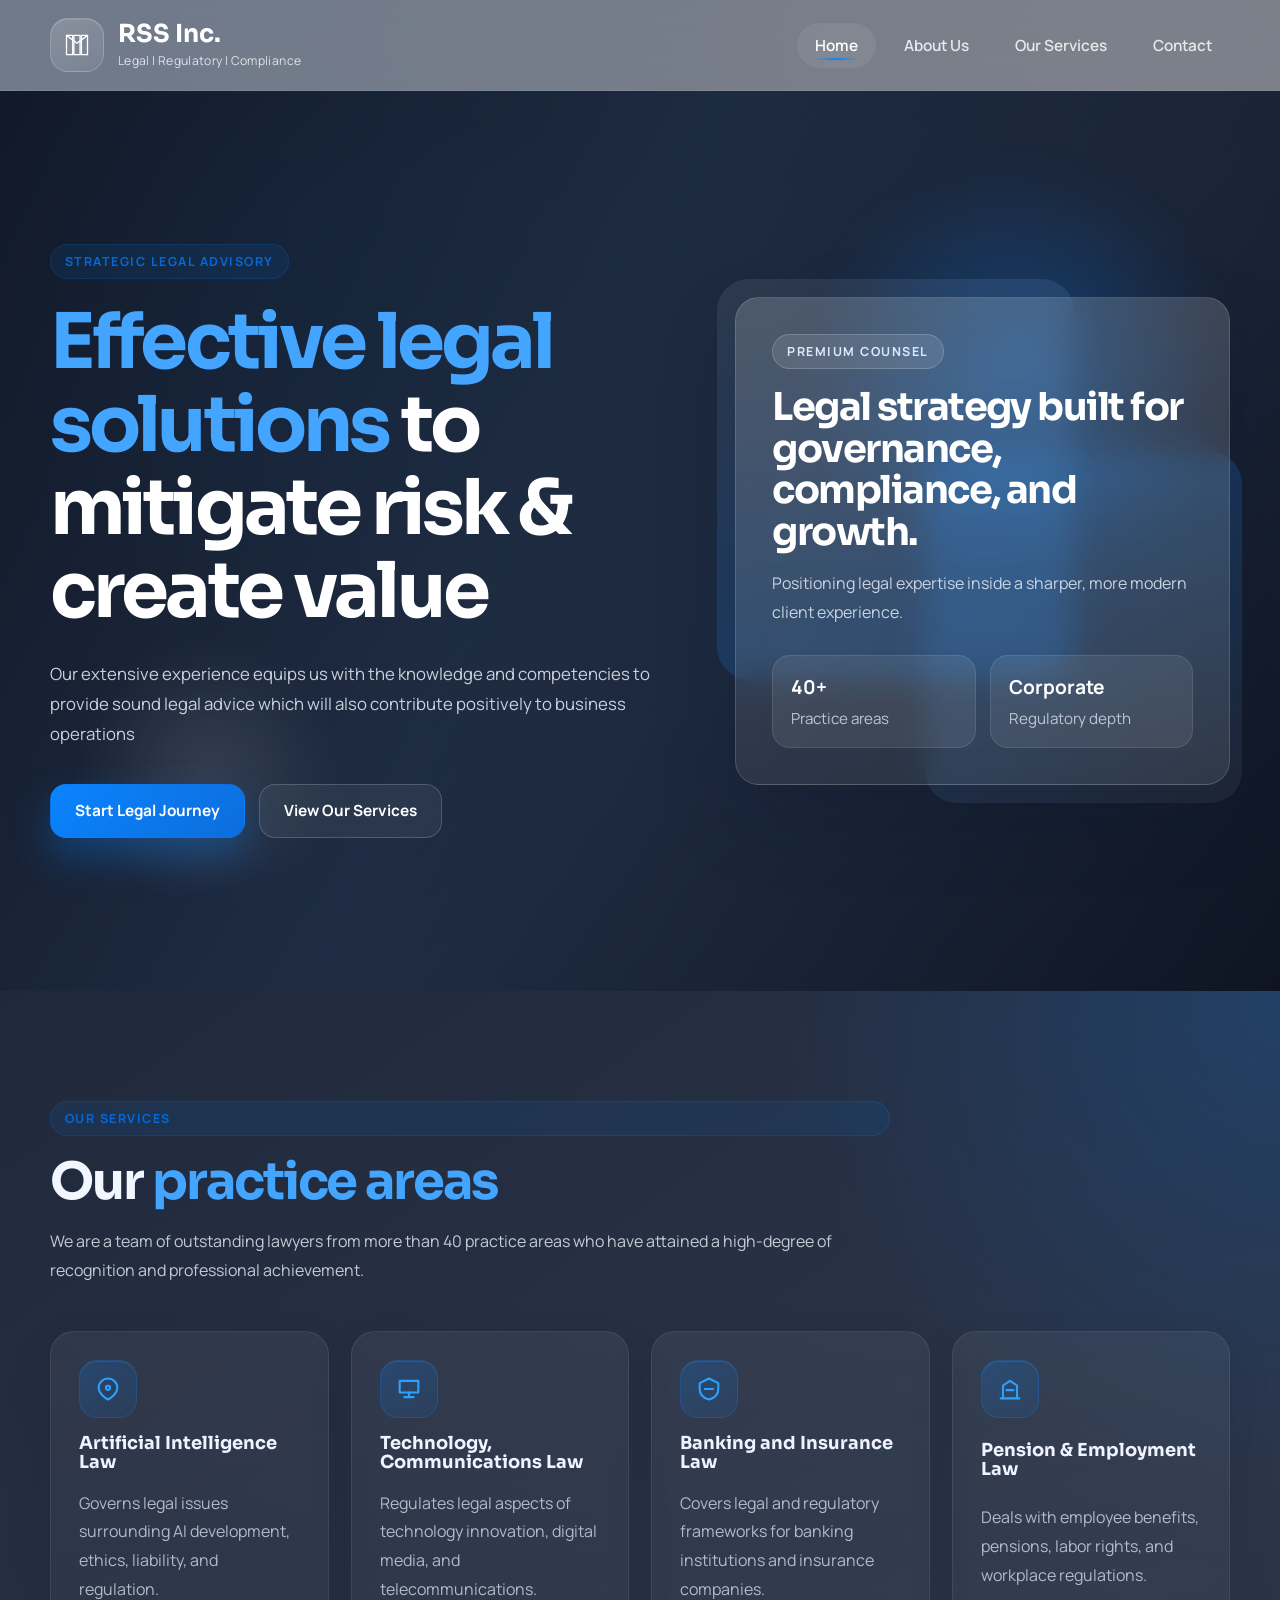
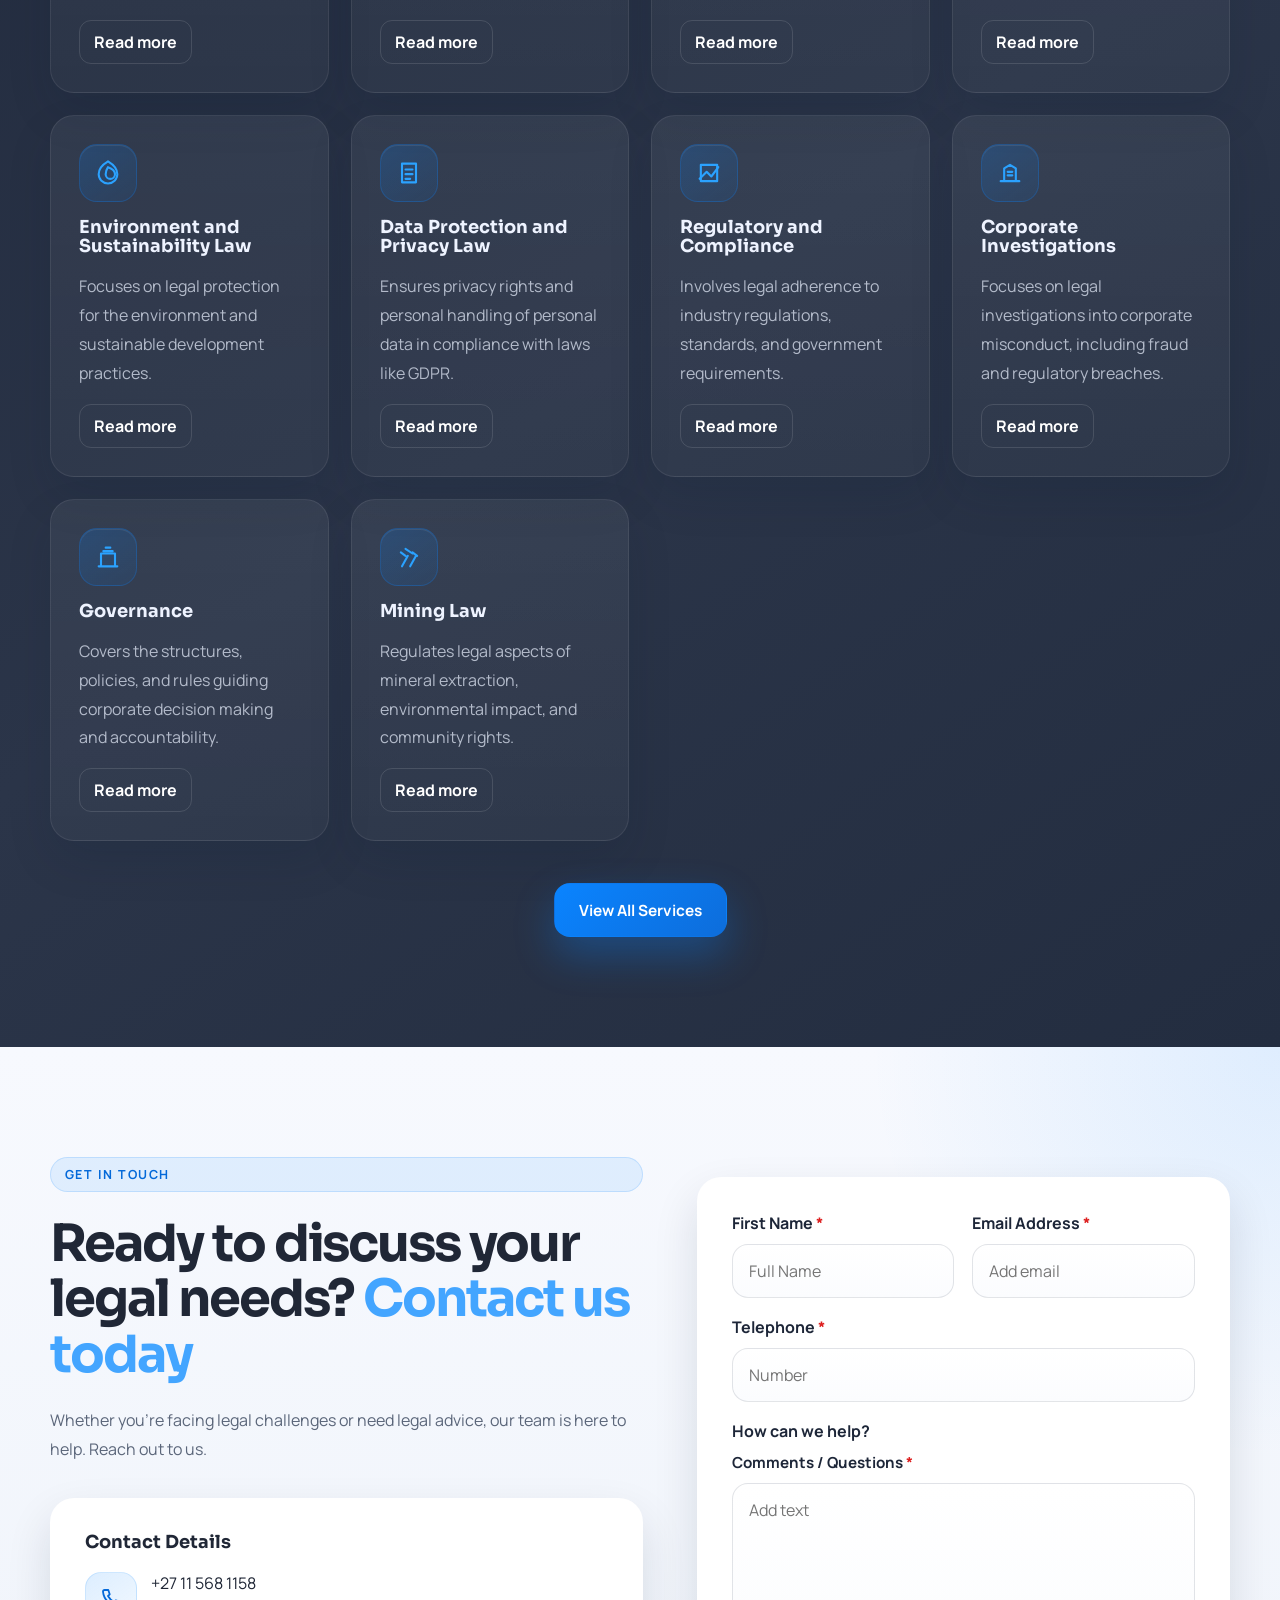
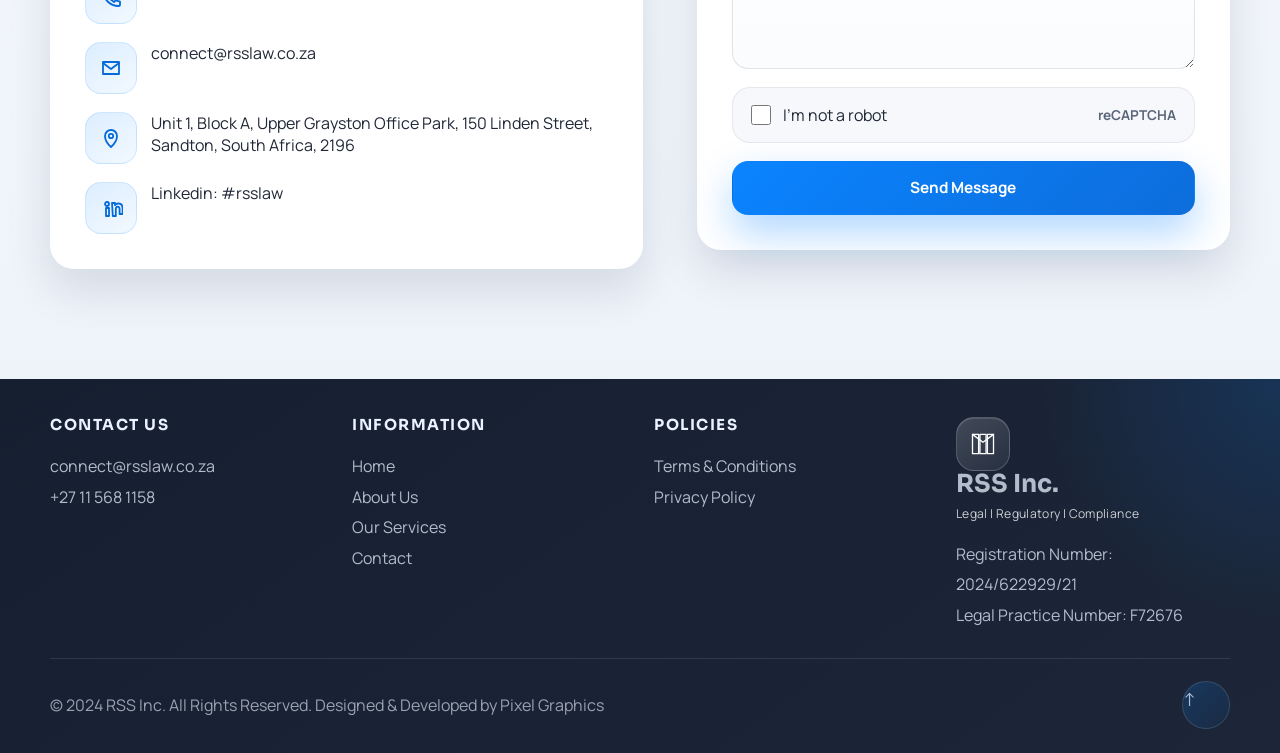
==== index.html @ 4dd11538 "Implement structure for code changes with placeholders for future updates" ====
<!DOCTYPE html>
<html lang="en">
<head>
  <meta charset="UTF-8">
  <meta name="viewport" content="width=device-width, initial-scale=1.0">
  <title>RSS Inc. | Legal | Regulatory | Compliance</title>
  <meta name="description" content="RSS Inc. provides effective legal solutions to mitigate risk and create value.">
  <link rel="preconnect" href="https://fonts.googleapis.com">
  <link rel="preconnect" href="https://fonts.gstatic.com" crossorigin>
  <link href="https://fonts.googleapis.com/css2?family=Manrope:wght@400;500;600;700;800&family=Sora:wght@400;500;600;700&display=swap" rel="stylesheet">
  <link rel="stylesheet" href="styles.css">
</head>
<body>
  <div class="page-shell">
    <header class="site-header" id="top">
      <div class="container nav-wrap">
        <a class="brand" href="index.html" aria-label="RSS Inc. Home">
          <span class="brand-mark" aria-hidden="true">
            <svg viewBox="0 0 64 64" fill="none" role="presentation">
              <path d="M8 10h14v44H8z" />
              <path d="M25 10h14v44H25z" />
              <path d="M42 10h14v44H42z" />
              <path d="M8 10l24 18 24-18" />
            </svg>
          </span>
          <span class="brand-copy">
            <strong>RSS Inc.</strong>
            <small>Legal | Regulatory | Compliance</small>
          </span>
        </a>

        <button class="nav-toggle" type="button" aria-expanded="false" aria-controls="site-nav" aria-label="Toggle navigation">
          <span></span>
          <span></span>
          <span></span>
        </button>

        <nav class="site-nav" id="site-nav" aria-label="Primary navigation">
          <a href="index.html">Home</a>
          <a href="about.html">About Us</a>
          <a href="services.html">Our Services</a>
          <a href="contact.html">Contact</a>
        </nav>
      </div>
    </header>

    <main>
      <section class="hero section">
        <div class="hero-backdrop" aria-hidden="true">
          <div class="orb orb-one"></div>
          <div class="orb orb-two"></div>
          <div class="grid-glow"></div>
        </div>
        <div class="container hero-grid">
          <div class="hero-copy reveal fade-up">
            <span class="eyebrow">Strategic Legal Advisory</span>
            <h1>
              <span>Effective legal solutions</span> to mitigate risk &amp; create value
            </h1>
            <p>
              Our extensive experience equips us with the knowledge and competencies to provide sound legal advice which will also contribute positively to business operations
            </p>
            <div class="hero-actions">
              <a class="button button-primary" href="contact.html">Start Legal Journey</a>
              <a class="button button-secondary" href="services.html">View Our Services</a>
            </div>
          </div>

          <div class="hero-panel reveal fade-left" aria-hidden="true">
            <div class="hero-card card card-glass">
              <span class="panel-label">Premium Counsel</span>
              <h2>Legal strategy built for governance, compliance, and growth.</h2>
              <p>Positioning legal expertise inside a sharper, more modern client experience.</p>
              <div class="hero-stats">
                <div>
                  <strong>40+</strong>
                  <span>Practice areas</span>
                </div>
                <div>
                  <strong>Corporate</strong>
                  <span>Regulatory depth</span>
                </div>
              </div>
            </div>
          </div>
        </div>
      </section>

      <section class="practice section section-dark" id="services">
        <div class="container">
          <div class="section-heading reveal fade-up">
            <span class="section-tag">Our Services</span>
            <h2>Our <span>practice areas</span></h2>
            <p>
              We are a team of outstanding lawyers from more than 40 practice areas who have attained a high-degree of recognition and professional achievement.
            </p>
          </div>

          <div class="practice-grid">
            <article class="practice-card card reveal fade-up">
              <div class="icon-wrap">
                <svg viewBox="0 0 24 24" fill="none"><path d="M12 3c-4.5 0-8 3.5-8 8 0 6 8 10 8 10s8-4 8-10c0-4.5-3.5-8-8-8zm0 6.2a1.8 1.8 0 110 3.6 1.8 1.8 0 010-3.6z"/></svg>
              </div>
              <h3>Artificial Intelligence Law</h3>
              <p>Governs legal issues surrounding AI development, ethics, liability, and regulation.</p>
              <a href="services.html#ai-law">Read more</a>
            </article>

            <article class="practice-card card reveal fade-up" style="--delay: 0.08s;">
              <div class="icon-wrap">
                <svg viewBox="0 0 24 24" fill="none"><path d="M4 5h16v10H4zM8 19h8"/><path d="M12 15v4"/></svg>
              </div>
              <h3>Technology, Communications Law</h3>
              <p>Regulates legal aspects of technology innovation, digital media, and telecommunications.</p>
              <a href="services.html#technology-law">Read more</a>
            </article>

            <article class="practice-card card reveal fade-up" style="--delay: 0.16s;">
              <div class="icon-wrap">
                <svg viewBox="0 0 24 24" fill="none"><path d="M12 3l8 4v5c0 5-3.2 7.8-8 9-4.8-1.2-8-4-8-9V7l8-4z"/><path d="M8.5 12h7"/></svg>
              </div>
              <h3>Banking and Insurance Law</h3>
              <p>Covers legal and regulatory frameworks for banking institutions and insurance companies.</p>
              <a href="services.html#banking-law">Read more</a>
            </article>

            <article class="practice-card card reveal fade-up" style="--delay: 0.24s;">
              <div class="icon-wrap">
                <svg viewBox="0 0 24 24" fill="none"><path d="M6 20V9l6-4 6 4v11"/><path d="M4 20h16M9 13h6"/></svg>
              </div>
              <h3>Pension &amp; Employment Law</h3>
              <p>Deals with employee benefits, pensions, labor rights, and workplace regulations.</p>
              <a href="services.html#employment-law">Read more</a>
            </article>

            <article class="practice-card card reveal fade-up">
              <div class="icon-wrap">
                <svg viewBox="0 0 24 24" fill="none"><path d="M12 2c5 3 8 7 8 11a8 8 0 01-16 0c0-4 3-8 8-11z"/><path d="M12 7c-1.3 2-2 4-2 6a4 4 0 008 0c0-2-1.5-4.5-6-6z"/></svg>
              </div>
              <h3>Environment and Sustainability Law</h3>
              <p>Focuses on legal protection for the environment and sustainable development practices.</p>
              <a href="services.html#environment-law">Read more</a>
            </article>

            <article class="practice-card card reveal fade-up" style="--delay: 0.08s;">
              <div class="icon-wrap">
                <svg viewBox="0 0 24 24" fill="none"><path d="M6 4h12v16H6z"/><path d="M9 9h6M9 13h6M9 17h4"/></svg>
              </div>
              <h3>Data Protection and Privacy Law</h3>
              <p>Ensures privacy rights and personal handling of personal data in compliance with laws like GDPR.</p>
              <a href="services.html#privacy-law">Read more</a>
            </article>

            <article class="practice-card card reveal fade-up" style="--delay: 0.16s;">
              <div class="icon-wrap">
                <svg viewBox="0 0 24 24" fill="none"><path d="M4 17l6-6 4 4 6-8"/><path d="M5 5h14v14H5z"/></svg>
              </div>
              <h3>Regulatory and Compliance</h3>
              <p>Involves legal adherence to industry regulations, standards, and government requirements.</p>
              <a href="services.html#compliance-law">Read more</a>
            </article>

            <article class="practice-card card reveal fade-up" style="--delay: 0.24s;">
              <div class="icon-wrap">
                <svg viewBox="0 0 24 24" fill="none"><path d="M4 19h16M7 19V8l5-3 5 3v11"/><path d="M10 11h4M10 14h4"/></svg>
              </div>
              <h3>Corporate Investigations</h3>
              <p>Focuses on legal investigations into corporate misconduct, including fraud and regulatory breaches.</p>
              <a href="services.html#investigations-law">Read more</a>
            </article>

            <article class="practice-card card reveal fade-up">
              <div class="icon-wrap">
                <svg viewBox="0 0 24 24" fill="none"><path d="M4 20h16M6 20V9h12v11M8 7h8M10 4h4"/></svg>
              </div>
              <h3>Governance</h3>
              <p>Covers the structures, policies, and rules guiding corporate decision making and accountability.</p>
              <a href="services.html#governance-law">Read more</a>
            </article>

            <article class="practice-card card reveal fade-up" style="--delay: 0.08s;">
              <div class="icon-wrap">
                <svg viewBox="0 0 24 24" fill="none"><path d="M6 20l5-9M13 20l5-9M5 8l4 3M15 8l4 3"/><path d="M9 5l6 4"/></svg>
              </div>
              <h3>Mining Law</h3>
              <p>Regulates legal aspects of mineral extraction, environmental impact, and community rights.</p>
              <a href="services.html#mining-law">Read more</a>
            </article>
          </div>

          <div class="section-action reveal fade-up">
            <a class="button button-primary" href="services.html">View All Services</a>
          </div>
        </div>
      </section>

      <section class="contact section" id="contact">
        <div class="container contact-grid">
          <div class="contact-copy reveal fade-up">
            <span class="section-tag">Get In Touch</span>
            <h2>Ready to discuss your legal needs? <span>Contact us today</span></h2>
            <p>
              Whether you're facing legal challenges or need legal advice, our team is here to help. Reach out to us.
            </p>

            <div class="contact-panel card">
              <h3>Contact Details</h3>
              <ul class="contact-list">
                <li>
                  <span class="contact-icon" aria-hidden="true">
                    <svg viewBox="0 0 24 24" fill="none"><path d="M6.6 4h2.7l1.4 4.3-1.7 1.7a15.2 15.2 0 006 6l1.7-1.7 4.3 1.4V18.4c0 .9-.7 1.6-1.6 1.6A15.8 15.8 0 014 5.6C4 4.7 4.7 4 5.6 4z"/></svg>
                  </span>
                  <span>+27 11 568 1158</span>
                </li>
                <li>
                  <span class="contact-icon" aria-hidden="true">
                    <svg viewBox="0 0 24 24" fill="none"><path d="M4 6h16v12H4z"/><path d="M4 7l8 6 8-6"/></svg>
                  </span>
                  <span>connect@rsslaw.co.za</span>
                </li>
                <li>
                  <span class="contact-icon" aria-hidden="true">
                    <svg viewBox="0 0 24 24" fill="none"><path d="M12 21s6-5.3 6-11a6 6 0 10-12 0c0 5.7 6 11 6 11z"/><circle cx="12" cy="10" r="2.2"/></svg>
                  </span>
                  <span>Unit 1, Block A, Upper Grayston Office Park, 150 Linden Street, Sandton, South Africa, 2196</span>
                </li>
                <li>
                  <span class="contact-icon" aria-hidden="true">
                    <svg viewBox="0 0 24 24" fill="none"><path d="M6 8a2 2 0 114 0 2 2 0 01-4 0zm1 4h3v8H7zm6-5h3v2.2c.5-.9 1.8-1.7 3.4-1.7 3.6 0 4.2 2.2 4.2 5v5.5h-3v-4.8c0-1.1 0-2.6-1.8-2.6s-2 1.2-2 2.5V20h-3z"/></svg>
                  </span>
                  <span>Linkedin: #rsslaw</span>
                </li>
              </ul>
            </div>
          </div>

          <div class="form-card card reveal fade-left">
            <form class="contact-form">
              <div class="field-grid two-col">
                <label>
                  <span>First Name <em>*</em></span>
                  <input type="text" name="firstName" placeholder="Full Name">
                </label>
                <label>
                  <span>Email Address <em>*</em></span>
                  <input type="email" name="email" placeholder="Add email">
                </label>
              </div>

              <div class="field-grid">
                <label>
                  <span>Telephone <em>*</em></span>
                  <input type="tel" name="telephone" placeholder="Number">
                </label>
              </div>

              <div class="field-grid">
                <label>
                  <span>How can we help?</span>
                  <span class="assistive-copy">Comments / Questions <em>*</em></span>
                  <textarea name="message" rows="7" placeholder="Add text"></textarea>
                </label>
              </div>

              <div class="captcha-shell" aria-label="Recaptcha placeholder">
                <div class="captcha-box">
                  <input id="captcha" type="checkbox" name="captcha">
                  <label for="captcha">I'm not a robot</label>
                </div>
                <div class="captcha-badge">reCAPTCHA</div>
              </div>

              <button class="button button-primary" type="submit">Send Message</button>
            </form>
          </div>
        </div>
      </section>
    </main>

    <footer class="site-footer">
      <div class="container footer-grid">
        <div>
          <h3>CONTACT US</h3>
          <a href="mailto:connect@rsslaw.co.za">connect@rsslaw.co.za</a>
          <a href="tel:+27115681158">+27 11 568 1158</a>
        </div>

        <div>
          <h3>INFORMATION</h3>
          <a href="index.html">Home</a>
          <a href="about.html">About Us</a>
          <a href="services.html">Our Services</a>
          <a href="contact.html">Contact</a>
        </div>

        <div>
          <h3>POLICIES</h3>
          <a href="index.html">Terms &amp; Conditions</a>
          <a href="index.html">Privacy Policy</a>
        </div>

        <div class="footer-brand">
          <a class="brand footer-brandmark" href="index.html" aria-label="RSS Inc. Home">
            <span class="brand-mark" aria-hidden="true">
              <svg viewBox="0 0 64 64" fill="none" role="presentation">
                <path d="M8 10h14v44H8z" />
                <path d="M25 10h14v44H25z" />
                <path d="M42 10h14v44H42z" />
                <path d="M8 10l24 18 24-18" />
              </svg>
            </span>
            <span class="brand-copy">
              <strong>RSS Inc.</strong>
              <small>Legal | Regulatory | Compliance</small>
            </span>
          </a>
          <p>Registration Number: 2024/622929/21</p>
          <p>Legal Practice Number: F72676</p>
        </div>
      </div>
      <div class="container footer-bottom">
        <p>&copy; 2024 RSS Inc. All Rights Reserved. Designed &amp; Developed by Pixel Graphics</p>
        <a class="scroll-top" href="#top" aria-label="Back to top">&#8593;</a>
      </div>
    </footer>
  </div>

  <script src="script.js"></script>
</body>
</html>
---- styles.css ----
:root {
  --bg: #f6f8fc;
  --bg-soft: #ffffff;
  --surface: rgba(255, 255, 255, 0.8);
  --surface-strong: #ffffff;
  --navy: #1d2638;
  --navy-deep: #141d2c;
  --navy-soft: #2b3449;
  --blue: #0a84ff;
  --blue-strong: #0469d9;
  --blue-soft: rgba(10, 132, 255, 0.18);
  --text: #202736;
  --muted: #5b667a;
  --line: rgba(25, 42, 67, 0.12);
  --line-strong: rgba(255, 255, 255, 0.12);
  --shadow-lg: 0 32px 80px rgba(12, 23, 48, 0.18);
  --shadow-md: 0 20px 45px rgba(12, 23, 48, 0.12);
  --shadow-sm: 0 12px 28px rgba(12, 23, 48, 0.08);
  --radius-xl: 32px;
  --radius-lg: 24px;
  --radius-md: 18px;
  --radius-sm: 14px;
  --container: min(1180px, calc(100vw - 48px));
  --transition: 280ms ease;
}

* {
  box-sizing: border-box;
}

html {
  scroll-behavior: smooth;
}

body {
  margin: 0;
  min-width: 320px;
  font-family: "Manrope", sans-serif;
  color: var(--text);
  background:
    radial-gradient(circle at top left, rgba(10, 132, 255, 0.12), transparent 28%),
    linear-gradient(180deg, #f7f9fe 0%, #eef3fa 100%);
}

body.about-page {
  background: #ffffff;
}

body.services-page {
  background: linear-gradient(180deg, #f6f8fc 0%, #ffffff 22%, #f6f8fc 100%);
}

body.contact-page {
  background: linear-gradient(180deg, #f4f6fb 0%, #eef2f8 100%);
}

a {
  color: inherit;
  text-decoration: none;
}

button,
input,
textarea {
  font: inherit;
}

img,
svg {
  display: block;
  max-width: 100%;
}

.page-shell {
  overflow: clip;
}

.container {
  width: var(--container);
  margin: 0 auto;
}

.section {
  position: relative;
  padding: 110px 0;
}

.section-dark {
  color: #f2f6ff;
  background:
    radial-gradient(circle at top right, rgba(10, 132, 255, 0.18), transparent 24%),
    linear-gradient(145deg, #20293c 0%, #2b3549 55%, #232d40 100%);
}

.section-tag,
.eyebrow,
.panel-label {
  display: inline-flex;
  align-items: center;
  gap: 10px;
  padding: 8px 14px;
  border-radius: 999px;
  font-size: 0.78rem;
  font-weight: 700;
  letter-spacing: 0.12em;
  text-transform: uppercase;
}

.section-tag,
.eyebrow {
  color: var(--blue-strong);
  background: rgba(10, 132, 255, 0.09);
  border: 1px solid rgba(10, 132, 255, 0.16);
}

.panel-label {
  color: #dce9ff;
  background: rgba(255, 255, 255, 0.1);
  border: 1px solid rgba(255, 255, 255, 0.18);
}

h1,
h2,
h3,
.brand strong {
  margin: 0;
  font-family: "Sora", sans-serif;
  line-height: 1.08;
}

h1 {
  font-size: clamp(3rem, 6vw, 5.4rem);
  letter-spacing: -0.05em;
}

h2 {
  font-size: clamp(2.2rem, 4vw, 3.5rem);
  letter-spacing: -0.04em;
}

h3 {
  font-size: 1.12rem;
}

p {
  margin: 0;
  color: var(--muted);
  line-height: 1.8;
}

.site-header {
  position: sticky;
  top: 0;
  z-index: 30;
  padding: 18px 0;
  backdrop-filter: blur(20px);
  background: rgba(12, 18, 31, 0.52);
  border-bottom: 1px solid rgba(255, 255, 255, 0.08);
}

.site-header.is-scrolled {
  background: rgba(12, 18, 31, 0.82);
  box-shadow: 0 18px 42px rgba(6, 12, 24, 0.28);
}

.site-header-light {
  background: rgba(255, 255, 255, 0.94);
  border-bottom: 1px solid rgba(25, 42, 67, 0.08);
}

.site-header-light.is-scrolled {
  background: rgba(255, 255, 255, 0.98);
  box-shadow: 0 18px 42px rgba(12, 23, 48, 0.1);
}

.nav-wrap {
  display: flex;
  align-items: center;
  justify-content: space-between;
  gap: 28px;
}

.brand {
  display: inline-flex;
  align-items: center;
  gap: 14px;
  color: #fff;
}

.brand-dark {
  color: var(--navy);
}

.brand-mark {
  display: inline-flex;
  align-items: center;
  justify-content: center;
  width: 54px;
  height: 54px;
  border-radius: 18px;
  background: linear-gradient(145deg, rgba(255, 255, 255, 0.18), rgba(255, 255, 255, 0.06));
  border: 1px solid rgba(255, 255, 255, 0.18);
  box-shadow: inset 0 1px 0 rgba(255, 255, 255, 0.12);
}

.brand-mark svg {
  width: 28px;
  height: 28px;
}

.brand-mark svg path {
  fill: none;
  stroke: #fff;
  stroke-width: 3;
  stroke-linejoin: round;
  stroke-linecap: round;
}

.brand-mark-light {
  background: linear-gradient(145deg, rgba(10, 132, 255, 0.14), rgba(10, 132, 255, 0.04));
  border: 1px solid rgba(10, 132, 255, 0.12);
}

.brand-mark-light svg path {
  stroke: var(--blue-strong);
}

.brand-copy {
  display: grid;
  gap: 4px;
}

.brand-copy strong {
  font-size: 1.55rem;
}

.brand-copy small {
  font-size: 0.76rem;
  color: rgba(255, 255, 255, 0.78);
  letter-spacing: 0.03em;
}

.brand-dark .brand-copy small {
  color: rgba(29, 38, 56, 0.68);
}

.site-nav {
  display: flex;
  align-items: center;
  gap: 10px;
}

.site-nav-light a {
  color: rgba(29, 38, 56, 0.82);
}

.site-nav-light a:hover,
.site-nav-light a:focus-visible,
.site-nav-light a.is-active {
  color: var(--navy);
  background: rgba(10, 132, 255, 0.08);
}

.site-nav a {
  position: relative;
  padding: 12px 18px;
  border-radius: 999px;
  color: rgba(255, 255, 255, 0.82);
  font-size: 0.96rem;
  font-weight: 600;
  transition: color var(--transition), background var(--transition), transform var(--transition);
}

.site-nav a::after {
  content: "";
  position: absolute;
  inset: auto 18px 8px;
  height: 2px;
  border-radius: 999px;
  background: linear-gradient(90deg, transparent, var(--blue), transparent);
  transform: scaleX(0);
  transform-origin: center;
  transition: transform var(--transition);
}

.site-nav a:hover,
.site-nav a:focus-visible,
.site-nav a.is-active {
  color: #fff;
  background: rgba(255, 255, 255, 0.07);
}

.site-nav a:hover::after,
.site-nav a:focus-visible::after,
.site-nav a.is-active::after {
  transform: scaleX(1);
}

.nav-toggle {
  display: none;
  width: 52px;
  height: 52px;
  padding: 0;
  border: 0;
  border-radius: 16px;
  background: rgba(255, 255, 255, 0.08);
  cursor: pointer;
}

.nav-toggle span {
  display: block;
  width: 22px;
  height: 2px;
  margin: 5px auto;
  border-radius: 999px;
  background: #fff;
  transition: transform var(--transition), opacity var(--transition);
}

.nav-toggle-light {
  background: rgba(10, 132, 255, 0.08);
}

.nav-toggle-light span {
  background: var(--navy);
}

.hero {
  min-height: 100svh;
  display: flex;
  align-items: center;
  color: #fff;
  background:
    linear-gradient(115deg, rgba(17, 24, 39, 0.94) 0%, rgba(26, 40, 62, 0.82) 42%, rgba(11, 16, 29, 0.7) 100%),
    radial-gradient(circle at 20% 20%, rgba(10, 132, 255, 0.28), transparent 26%),
    linear-gradient(135deg, #1c2638 0%, #34415a 60%, #151e2e 100%);
}

.hero-backdrop {
  position: absolute;
  inset: 0;
  overflow: hidden;
}

.orb,
.grid-glow {
  position: absolute;
  border-radius: 999px;
  filter: blur(20px);
  pointer-events: none;
}

.orb-one {
  width: 420px;
  height: 420px;
  top: 8%;
  right: 4%;
  background: radial-gradient(circle, rgba(10, 132, 255, 0.32), transparent 70%);
  animation: float 14s ease-in-out infinite;
}

.orb-two {
  width: 260px;
  height: 260px;
  bottom: 10%;
  left: 6%;
  background: radial-gradient(circle, rgba(255, 255, 255, 0.12), transparent 70%);
  animation: float 18s ease-in-out infinite reverse;
}

.grid-glow {
  inset: auto -5% -18% 30%;
  width: 52vw;
  height: 52vw;
  background:
    linear-gradient(rgba(255, 255, 255, 0.06) 1px, transparent 1px),
    linear-gradient(90deg, rgba(255, 255, 255, 0.06) 1px, transparent 1px);
  background-size: 28px 28px;
  mask-image: radial-gradient(circle at center, black 36%, transparent 74%);
  opacity: 0.38;
  animation: drift 22s linear infinite;
}

.hero-grid {
  position: relative;
  z-index: 1;
  display: grid;
  grid-template-columns: minmax(0, 1.12fr) minmax(300px, 0.88fr);
  align-items: center;
  gap: 56px;
}

.hero-copy {
  max-width: 700px;
}

.hero-copy h1 {
  margin-top: 22px;
}

.hero-copy h1 span,
.section-copy h2 span,
.section-heading h2 span,
.contact-copy h2 span {
  color: #43a5ff;
}

.hero-copy p {
  margin-top: 26px;
  max-width: 640px;
  color: rgba(240, 245, 255, 0.82);
  font-size: 1.05rem;
}

.hero-actions {
  display: flex;
  flex-wrap: wrap;
  gap: 14px;
  margin-top: 34px;
}

.button {
  display: inline-flex;
  align-items: center;
  justify-content: center;
  min-height: 54px;
  padding: 0 24px;
  border-radius: 16px;
  border: 1px solid transparent;
  font-size: 0.96rem;
  font-weight: 700;
  cursor: pointer;
  transition: transform var(--transition), box-shadow var(--transition), border-color var(--transition), background var(--transition), color var(--transition);
}

.button:hover,
.button:focus-visible {
  transform: translateY(-2px);
}

.button-primary {
  color: #fff;
  background: linear-gradient(135deg, #0a84ff 0%, #0d6ddb 100%);
  box-shadow: 0 18px 40px rgba(10, 132, 255, 0.32);
}

.button-primary:hover,
.button-primary:focus-visible {
  box-shadow: 0 24px 52px rgba(10, 132, 255, 0.4);
}

.button-secondary {
  color: #fff;
  background: rgba(255, 255, 255, 0.06);
  border-color: rgba(255, 255, 255, 0.18);
  backdrop-filter: blur(12px);
}

.button-secondary:hover,
.button-secondary:focus-visible {
  background: rgba(255, 255, 255, 0.1);
}

.card {
  border-radius: var(--radius-lg);
  background: var(--surface-strong);
  border: 1px solid rgba(255, 255, 255, 0.55);
  box-shadow: var(--shadow-md);
}

.card-glass {
  background: linear-gradient(180deg, rgba(255, 255, 255, 0.16), rgba(255, 255, 255, 0.08));
  border-color: rgba(255, 255, 255, 0.14);
  backdrop-filter: blur(16px);
  box-shadow: var(--shadow-lg);
}

.hero-panel {
  position: relative;
}

.hero-panel::before,
.hero-panel::after {
  content: "";
  position: absolute;
  border-radius: var(--radius-xl);
  z-index: -1;
}

.hero-panel::before {
  inset: -18px auto auto -18px;
  width: 72%;
  height: 82%;
  background: linear-gradient(160deg, rgba(255, 255, 255, 0.08), rgba(10, 132, 255, 0.22));
}

.hero-panel::after {
  inset: auto -12px -18px auto;
  width: 64%;
  height: 72%;
  background: linear-gradient(160deg, rgba(10, 132, 255, 0.24), rgba(255, 255, 255, 0.06));
}

.hero-card {
  padding: 36px;
}

.hero-card h2 {
  margin-top: 18px;
  font-size: clamp(1.9rem, 3vw, 2.5rem);
  color: #fff;
}

.hero-card p {
  margin-top: 16px;
  color: rgba(237, 244, 255, 0.8);
}

.hero-stats {
  display: grid;
  grid-template-columns: repeat(2, minmax(0, 1fr));
  gap: 14px;
  margin-top: 28px;
}

.hero-stats div {
  padding: 18px;
  border-radius: 18px;
  background: rgba(255, 255, 255, 0.08);
  border: 1px solid rgba(255, 255, 255, 0.1);
}

.hero-stats strong {
  display: block;
  font-size: 1.2rem;
  color: #fff;
}

.hero-stats span {
  display: block;
  margin-top: 8px;
  color: rgba(237, 244, 255, 0.72);
  font-size: 0.95rem;
}

.split-layout,
.contact-grid {
  display: grid;
  grid-template-columns: minmax(0, 1fr) minmax(320px, 0.9fr);
  gap: 54px;
  align-items: center;
}

.section-copy,
.contact-copy {
  display: grid;
  gap: 24px;
}

.statue-frame {
  position: relative;
  min-height: 620px;
  overflow: hidden;
  background:
    radial-gradient(circle at top left, rgba(10, 132, 255, 0.16), transparent 30%),
    linear-gradient(145deg, #fdfefe 0%, #edf2fb 100%);
}

.statue-frame::before {
  content: "";
  position: absolute;
  inset: 24px;
  border-radius: 26px;
  border: 1px solid rgba(10, 132, 255, 0.12);
}

.statue-art {
  position: absolute;
  inset: 30px 24px 0;
  display: flex;
  align-items: end;
  justify-content: center;
}

.statue-art svg {
  width: min(100%, 390px);
  filter: drop-shadow(0 18px 32px rgba(29, 38, 56, 0.14));
}

.section-heading {
  display: grid;
  gap: 18px;
  max-width: 840px;
  margin-bottom: 46px;
}

.section-heading p {
  color: rgba(242, 246, 255, 0.78);
  max-width: 900px;
}

.practice-grid {
  display: grid;
  grid-template-columns: repeat(4, minmax(0, 1fr));
  gap: 22px;
}

.practice-card {
  display: grid;
  gap: 16px;
  padding: 28px;
  min-height: 100%;
  color: #eef3ff;
  background: linear-gradient(180deg, rgba(255, 255, 255, 0.06), rgba(255, 255, 255, 0.03));
  border-color: rgba(255, 255, 255, 0.08);
}

.practice-card:hover,
.practice-card:focus-within {
  transform: translateY(-6px);
  box-shadow: 0 28px 48px rgba(8, 14, 28, 0.22);
  border-color: rgba(67, 165, 255, 0.3);
}

.icon-wrap {
  display: inline-flex;
  align-items: center;
  justify-content: center;
  width: 58px;
  height: 58px;
  border-radius: 18px;
  color: #2ba2ff;
  background: linear-gradient(145deg, rgba(10, 132, 255, 0.2), rgba(10, 132, 255, 0.08));
  border: 1px solid rgba(10, 132, 255, 0.24);
  box-shadow: inset 0 1px 0 rgba(255, 255, 255, 0.08);
}

.icon-wrap svg {
  width: 28px;
  height: 28px;
}

.icon-wrap svg path,
.icon-wrap svg circle {
  fill: none;
  stroke: currentColor;
  stroke-width: 1.8;
  stroke-linecap: round;
  stroke-linejoin: round;
}

.practice-card p {
  color: rgba(229, 236, 250, 0.72);
}

.practice-card a {
  width: fit-content;
  margin-top: auto;
  padding: 10px 14px;
  border-radius: 12px;
  border: 1px solid rgba(255, 255, 255, 0.12);
  color: #fff;
  font-weight: 700;
  transition: background var(--transition), border-color var(--transition), transform var(--transition);
}

.practice-card a:hover,
.practice-card a:focus-visible {
  background: rgba(255, 255, 255, 0.08);
  border-color: rgba(67, 165, 255, 0.38);
  transform: translateY(-1px);
}

.section-action {
  display: flex;
  justify-content: center;
  margin-top: 42px;
}

.contact {
  background:
    radial-gradient(circle at right top, rgba(10, 132, 255, 0.1), transparent 26%),
    linear-gradient(180deg, #f7f9fe 0%, #eef3fa 100%);
}

.page-hero {
  position: relative;
  display: grid;
  place-items: center;
  min-height: 280px;
  padding: 140px 0 80px;
  overflow: hidden;
}

.about-hero {
  background:
    linear-gradient(180deg, rgba(26, 20, 15, 0.36), rgba(26, 20, 15, 0.36)),
    radial-gradient(circle at center, rgba(255, 255, 255, 0.08), transparent 35%),
    linear-gradient(145deg, #473a31 0%, #8e765f 34%, #32261d 100%);
}

.about-hero::before,
.about-hero::after {
  content: "";
  position: absolute;
  top: 58px;
  width: 110px;
  height: 150px;
  border-radius: 55px 55px 12px 12px;
  background: linear-gradient(180deg, rgba(215, 201, 184, 0.8), rgba(96, 76, 57, 0.96));
  box-shadow: inset 0 0 0 1px rgba(255, 255, 255, 0.08), 0 12px 24px rgba(14, 8, 3, 0.2);
}

.about-hero::before {
  left: calc(50% - 260px);
}

.about-hero::after {
  right: calc(50% - 260px);
}

.page-hero-overlay {
  position: absolute;
  inset: 0;
  background:
    linear-gradient(90deg, rgba(15, 12, 10, 0.18) 8%, transparent 20%, transparent 80%, rgba(15, 12, 10, 0.18) 92%),
    linear-gradient(180deg, rgba(255, 255, 255, 0.05), transparent 70%);
}

.page-hero-content {
  position: relative;
  z-index: 1;
  text-align: center;
}

.page-hero-content h1 {
  font-size: clamp(2.3rem, 5vw, 3.4rem);
  color: #ffffff;
}

.about-content {
  background: #ffffff;
  padding-top: 88px;
  padding-bottom: 88px;
}

.about-layout {
  display: grid;
  grid-template-columns: minmax(0, 1.2fr) minmax(320px, 0.8fr);
  gap: 52px;
  align-items: start;
}

.about-copy {
  display: grid;
  gap: 18px;
  max-width: 760px;
}

.about-copy h2 {
  font-size: clamp(2rem, 3.2vw, 3rem);
  color: var(--navy);
}

.about-highlight {
  color: var(--blue-strong);
  font-weight: 700;
}

.about-image-frame {
  overflow: hidden;
  border-radius: 30px;
  min-height: 460px;
  background:
    radial-gradient(circle at 78% 18%, rgba(255, 223, 144, 0.7), transparent 18%),
    linear-gradient(135deg, #2b201a 0%, #463128 28%, #8f6647 56%, #1f1714 100%);
}

.about-photo-visual {
  position: relative;
  height: 100%;
  min-height: 460px;
  background:
    linear-gradient(180deg, rgba(255, 255, 255, 0.05), transparent 26%),
    linear-gradient(90deg, rgba(255, 255, 255, 0.02) 0 18%, transparent 18% 22%, rgba(255, 255, 255, 0.04) 22% 26%, transparent 26% 72%, rgba(255, 255, 255, 0.04) 72% 76%, transparent 76% 100%);
}

.about-photo-visual::before {
  content: "";
  position: absolute;
  inset: auto 0 0;
  height: 108px;
  background: linear-gradient(180deg, rgba(58, 35, 18, 0.12), rgba(43, 24, 11, 0.82));
}

.gavel-base,
.gavel-head,
.gavel-handle,
.scale-bar,
.scale-stand,
.scale-pan {
  position: absolute;
}

.gavel-base {
  left: 40px;
  right: 60px;
  bottom: 34px;
  height: 26px;
  border-radius: 999px;
  background: linear-gradient(180deg, #7c4b28, #2c180e);
  box-shadow: 0 12px 30px rgba(14, 7, 4, 0.34);
}

.gavel-head {
  left: 62px;
  bottom: 108px;
  width: 130px;
  height: 72px;
  border-radius: 22px;
  transform: rotate(-14deg);
  background: linear-gradient(145deg, #b17842 0%, #70411f 45%, #2f170d 100%);
  box-shadow: 0 16px 30px rgba(18, 10, 6, 0.3);
}

.gavel-head::before,
.gavel-head::after {
  content: "";
  position: absolute;
  top: -6px;
  bottom: -6px;
  width: 16px;
  border-radius: 12px;
  background: linear-gradient(180deg, #8c562d, #341a0f);
}

.gavel-head::before {
  left: 16px;
}

.gavel-head::after {
  right: 16px;
}

.gavel-handle {
  left: 152px;
  bottom: 132px;
  width: 168px;
  height: 18px;
  border-radius: 999px;
  transform: rotate(36deg);
  transform-origin: left center;
  background: linear-gradient(145deg, #a66b39, #3e2011);
  box-shadow: 0 12px 24px rgba(18, 10, 6, 0.28);
}

.scales {
  position: absolute;
  right: 42px;
  top: 78px;
  width: 140px;
  height: 240px;
}

.scale-bar {
  left: 20px;
  top: 40px;
  width: 100px;
  height: 5px;
  border-radius: 999px;
  background: linear-gradient(90deg, #f2d8a8, #8f6a2b, #f7d891);
}

.scale-stand {
  left: 67px;
  top: 20px;
  width: 6px;
  height: 160px;
  border-radius: 999px;
  background: linear-gradient(180deg, #f7dda7, #8f6c36, #70501d);
}

.scale-stand::before {
  content: "";
  position: absolute;
  left: -10px;
  top: -12px;
  width: 26px;
  height: 26px;
  border-radius: 50%;
  background: linear-gradient(145deg, #f7dda8, #8f6a2b);
}

.scale-stand::after {
  content: "";
  position: absolute;
  left: -18px;
  bottom: -12px;
  width: 42px;
  height: 18px;
  border-radius: 999px;
  background: linear-gradient(145deg, #c28e47, #634010);
}

.scale-pan {
  top: 60px;
  width: 42px;
  height: 22px;
  border: 3px solid #e7c47c;
  border-top: 0;
  border-radius: 0 0 50px 50px;
}

.scale-pan::before,
.scale-pan::after {
  content: "";
  position: absolute;
  top: -42px;
  width: 2px;
  height: 42px;
  background: linear-gradient(180deg, #f0d99c, #896325);
}

.scale-pan-left {
  left: 0;
}

.scale-pan-left::before {
  left: 10px;
}

.scale-pan-left::after {
  right: 10px;
}

.scale-pan-right {
  right: 0;
}

.scale-pan-right::before {
  left: 10px;
}

.scale-pan-right::after {
  right: 10px;
}

.site-footer-light {
  color: var(--navy);
  background: #ffffff;
}

.footer-grid-light {
  border-bottom: 1px solid rgba(25, 42, 67, 0.08);
}

.site-footer-light a,
.site-footer-light p {
  color: rgba(29, 38, 56, 0.74);
}

.site-footer-light a:hover,
.site-footer-light a:focus-visible {
  color: var(--navy);
}

.footer-brand-light {
  padding: 24px 26px;
  border-radius: 24px;
  background: linear-gradient(180deg, #ffffff 0%, #f8fbff 100%);
  border: 1px solid rgba(25, 42, 67, 0.08);
  box-shadow: var(--shadow-sm);
}

.footer-bottom-light p {
  color: rgba(29, 38, 56, 0.6);
}

.scroll-top-light {
  color: var(--navy);
  border-color: rgba(25, 42, 67, 0.08);
}

.services-hero {
  background:
    linear-gradient(180deg, rgba(16, 22, 35, 0.68), rgba(16, 22, 35, 0.46)),
    radial-gradient(circle at 20% 30%, rgba(10, 132, 255, 0.18), transparent 26%),
    linear-gradient(135deg, #1f2b3f 0%, #3c4960 50%, #cbd3de 100%);
}

.contact-hero {
  min-height: 220px;
  padding: 126px 0 48px;
  background:
    linear-gradient(180deg, rgba(18, 13, 9, 0.42), rgba(18, 13, 9, 0.42)),
    radial-gradient(circle at 30% 20%, rgba(255, 186, 108, 0.22), transparent 22%),
    linear-gradient(135deg, #5d341f 0%, #9d6b43 42%, #2a1a12 100%);
}

.contact-hero::before {
  content: "";
  position: absolute;
  left: 12%;
  top: 14px;
  width: 56%;
  height: 86px;
  border-radius: 999px;
  transform: rotate(-11deg);
  background: linear-gradient(180deg, rgba(58, 33, 18, 0.92), rgba(25, 14, 10, 0.92));
  box-shadow: 0 18px 34px rgba(0, 0, 0, 0.22);
}

.contact-hero::after {
  content: "";
  position: absolute;
  left: 34%;
  top: 6px;
  width: 110px;
  height: 110px;
  border-radius: 26px;
  transform: rotate(12deg);
  background: linear-gradient(145deg, #b77a43 0%, #744321 45%, #2c170d 100%);
  box-shadow: 0 18px 40px rgba(0, 0, 0, 0.26);
}

.services-hero .page-hero-content {
  display: grid;
  gap: 16px;
  justify-items: center;
}

.services-hero .page-hero-content p {
  max-width: 760px;
  color: rgba(255, 255, 255, 0.84);
}

.services-content {
  padding-top: 84px;
}

.contact-page-content {
  padding-top: 72px;
}

.contact-page-grid {
  display: grid;
  grid-template-columns: minmax(0, 0.95fr) minmax(320px, 1.05fr);
  gap: 30px;
  align-items: start;
}

.contact-page-form,
.contact-page-side {
  display: grid;
  gap: 18px;
}

.contact-page-heading h2,
.contact-page-card h2 {
  font-size: clamp(2rem, 3vw, 2.8rem);
  color: var(--navy);
}

.contact-page-heading h2 span,
.contact-page-card h2 span {
  color: var(--blue-strong);
}

.contact-form-card,
.contact-page-card {
  padding: 28px;
  border: 1px solid rgba(25, 42, 67, 0.08);
  box-shadow: 0 20px 48px rgba(12, 23, 48, 0.08);
}

.contact-page-card {
  display: grid;
  gap: 22px;
}

.contact-list-dense {
  gap: 16px;
}

.contact-list-dense li {
  grid-template-columns: 46px 1fr;
}

.map-card {
  overflow: hidden;
  border-radius: 22px;
  border: 1px solid rgba(25, 42, 67, 0.08);
  background: linear-gradient(180deg, #ffffff 0%, #f7f9fc 100%);
  box-shadow: inset 0 1px 0 rgba(255, 255, 255, 0.4);
}

.map-card iframe {
  display: block;
  width: 100%;
  min-height: 280px;
  border: 0;
}

.services-layout {
  display: grid;
  grid-template-columns: minmax(0, 1.18fr) minmax(280px, 0.42fr);
  gap: 30px;
  align-items: start;
}

.services-main {
  display: grid;
  gap: 24px;
}

.service-intro-card {
  padding: 34px;
  border: 1px solid rgba(25, 42, 67, 0.08);
  box-shadow: 0 22px 50px rgba(12, 23, 48, 0.08);
}

.service-title-row {
  display: flex;
  align-items: center;
  gap: 16px;
  margin-bottom: 18px;
}

.service-badge {
  display: inline-flex;
  align-items: center;
  justify-content: center;
  width: 46px;
  height: 46px;
  border-radius: 50%;
  background: linear-gradient(135deg, var(--navy) 0%, #485267 100%);
  color: #fff;
  font-weight: 800;
  box-shadow: 0 14px 24px rgba(29, 38, 56, 0.24);
}

.service-intro-card h2,
.service-band h3 {
  color: var(--blue-strong);
}

.service-intro-copy {
  display: grid;
  gap: 16px;
}

.service-bullets {
  display: grid;
  gap: 10px;
  margin: 0;
  padding-left: 20px;
  color: var(--muted);
  line-height: 1.7;
}

.service-bullets.compact {
  gap: 8px;
}

.service-band {
  position: relative;
  display: grid;
  grid-template-columns: 72px minmax(0, 1fr);
  gap: 22px;
  padding: 30px 30px 30px 24px;
  border-radius: 28px;
  background: linear-gradient(180deg, #ffffff 0%, #fbfcff 100%);
  border: 1px solid rgba(25, 42, 67, 0.08);
  box-shadow: 0 18px 40px rgba(12, 23, 48, 0.06);
  overflow: hidden;
}

.service-band::after {
  content: "";
  position: absolute;
  right: -26px;
  bottom: -26px;
  width: 120px;
  height: 120px;
  border-radius: 36px;
  background: radial-gradient(circle, rgba(10, 132, 255, 0.12), transparent 68%);
}

.service-band-muted {
  background: linear-gradient(180deg, #f7f8fb 0%, #eef2f8 100%);
}

.service-band-icon {
  display: inline-flex;
  align-items: center;
  justify-content: center;
  width: 54px;
  height: 54px;
  border-radius: 18px;
  background: linear-gradient(135deg, var(--navy) 0%, #4c566d 100%);
  color: #ffffff;
  font-size: 1.25rem;
  box-shadow: 0 14px 26px rgba(29, 38, 56, 0.18);
}

.service-band-icon-light {
  background: linear-gradient(135deg, var(--blue) 0%, var(--blue-strong) 100%);
}

.service-band-copy {
  position: relative;
  z-index: 1;
  display: grid;
  gap: 14px;
}

.service-band-copy h3 {
  font-size: clamp(1.3rem, 2.2vw, 1.65rem);
}

.services-sidebar {
  position: sticky;
  top: 112px;
  display: grid;
  gap: 16px;
}

.sidebar-card {
  padding: 24px;
  border-radius: 22px;
  background: linear-gradient(180deg, #2a3347 0%, #212a3c 100%);
  border: 1px solid rgba(255, 255, 255, 0.08);
}

.sidebar-card h4 {
  margin: 0 0 14px;
  font-family: "Sora", sans-serif;
  color: #ffffff;
  font-size: 0.98rem;
}

.sidebar-card a {
  display: block;
  color: rgba(237, 244, 255, 0.76);
  line-height: 1.8;
  font-size: 0.95rem;
  transition: color var(--transition), transform var(--transition);
}

.sidebar-card a:hover,
.sidebar-card a:focus-visible {
  color: #ffffff;
  transform: translateX(2px);
}

.sidebar-list-card a {
  position: relative;
  padding-left: 14px;
}

.sidebar-list-card a::before {
  content: "";
  position: absolute;
  left: 0;
  top: 0.78em;
  width: 6px;
  height: 6px;
  border-radius: 50%;
  background: var(--blue);
}

.contact-panel,
.form-card {
  padding: 34px;
}

.contact-panel {
  margin-top: 10px;
}

.contact-panel h3,
.form-card h3 {
  margin-bottom: 20px;
}

.contact-list {
  display: grid;
  gap: 18px;
  margin: 0;
  padding: 0;
  list-style: none;
}

.contact-list li {
  display: grid;
  grid-template-columns: 52px 1fr;
  gap: 14px;
  align-items: start;
}

.contact-icon {
  display: inline-flex;
  align-items: center;
  justify-content: center;
  width: 52px;
  height: 52px;
  border-radius: 16px;
  color: var(--blue-strong);
  background: linear-gradient(145deg, rgba(10, 132, 255, 0.14), rgba(10, 132, 255, 0.05));
  border: 1px solid rgba(10, 132, 255, 0.14);
}

.contact-icon svg {
  width: 24px;
  height: 24px;
}

.contact-icon svg path,
.contact-icon svg circle {
  fill: none;
  stroke: currentColor;
  stroke-width: 1.8;
  stroke-linecap: round;
  stroke-linejoin: round;
}

.contact-form {
  display: grid;
  gap: 18px;
}

.field-grid {
  display: grid;
  gap: 18px;
}

.two-col {
  grid-template-columns: repeat(2, minmax(0, 1fr));
}

label {
  display: grid;
  gap: 10px;
}

label span {
  font-weight: 700;
  color: var(--navy);
}

label em,
.assistive-copy em {
  color: #dd1e1e;
  font-style: normal;
}

.assistive-copy {
  font-size: 0.95rem;
}

input,
textarea {
  width: 100%;
  border: 1px solid rgba(25, 42, 67, 0.12);
  border-radius: 16px;
  background: linear-gradient(180deg, #fff 0%, #fbfcfe 100%);
  color: var(--text);
  padding: 15px 16px;
  outline: none;
  transition: border-color var(--transition), box-shadow var(--transition), transform var(--transition);
}

input:focus,
textarea:focus {
  border-color: rgba(10, 132, 255, 0.48);
  box-shadow: 0 0 0 5px rgba(10, 132, 255, 0.1);
}

textarea {
  resize: vertical;
}

.captcha-shell {
  display: flex;
  align-items: center;
  justify-content: space-between;
  gap: 18px;
  padding: 16px 18px;
  border-radius: 18px;
  background: rgba(246, 248, 252, 0.94);
  border: 1px solid rgba(25, 42, 67, 0.08);
}

.captcha-box {
  display: flex;
  align-items: center;
  gap: 12px;
}

.captcha-box input {
  width: 20px;
  height: 20px;
  margin: 0;
}

.captcha-badge {
  font-size: 0.85rem;
  font-weight: 700;
  color: var(--muted);
}

.site-footer {
  padding: 38px 0 24px;
  color: #eaf1ff;
  background:
    radial-gradient(circle at top right, rgba(10, 132, 255, 0.16), transparent 18%),
    linear-gradient(145deg, #161f30 0%, #1c2638 100%);
}

.footer-grid {
  display: grid;
  grid-template-columns: repeat(4, minmax(0, 1fr));
  gap: 28px;
  padding-bottom: 28px;
  border-bottom: 1px solid rgba(255, 255, 255, 0.1);
}

.site-footer h3 {
  margin-bottom: 18px;
  font-size: 0.95rem;
  letter-spacing: 0.1em;
}

.site-footer a,
.site-footer p {
  display: block;
  color: rgba(234, 241, 255, 0.74);
  line-height: 1.9;
}

.site-footer a:hover,
.site-footer a:focus-visible {
  color: #fff;
}

.footer-brand {
  justify-self: end;
}

.footer-brand .brand {
  margin-bottom: 14px;
}

.footer-bottom {
  display: flex;
  align-items: center;
  justify-content: space-between;
  gap: 18px;
  padding-top: 22px;
}

.footer-bottom p {
  color: rgba(234, 241, 255, 0.62);
}

.scroll-top {
  display: inline-flex;
  align-items: center;
  justify-content: center;
  width: 48px;
  height: 48px;
  border-radius: 50%;
  background: linear-gradient(135deg, rgba(10, 132, 255, 0.2), rgba(10, 132, 255, 0.06));
  border: 1px solid rgba(255, 255, 255, 0.12);
  color: #fff;
  font-size: 1.15rem;
}

.reveal {
  opacity: 0;
  transform: translateY(22px);
  transition: opacity 700ms ease, transform 700ms ease;
  transition-delay: var(--delay, 0s);
}

.reveal.fade-left {
  transform: translateX(30px);
}

.reveal.fade-right {
  transform: translateX(-30px);
}

.reveal.is-visible {
  opacity: 1;
  transform: translate(0, 0);
}

@keyframes float {
  0%,
  100% {
    transform: translate3d(0, 0, 0);
  }
  50% {
    transform: translate3d(0, -22px, 0);
  }
}

@keyframes drift {
  0% {
    transform: translate3d(0, 0, 0) rotate(0deg);
  }
  50% {
    transform: translate3d(-14px, 10px, 0) rotate(2deg);
  }
  100% {
    transform: translate3d(0, 0, 0) rotate(0deg);
  }
}

@media (max-width: 1180px) {
  .practice-grid {
    grid-template-columns: repeat(3, minmax(0, 1fr));
  }

  .hero-grid,
  .split-layout,
  .contact-grid,
  .footer-grid {
    grid-template-columns: repeat(2, minmax(0, 1fr));
  }

  .about-layout {
    grid-template-columns: minmax(0, 1fr) minmax(300px, 0.82fr);
  }

  .services-layout {
    grid-template-columns: minmax(0, 1fr) 300px;
  }

  .contact-page-grid {
    grid-template-columns: repeat(2, minmax(0, 1fr));
  }

  .footer-brand {
    justify-self: start;
  }
}

@media (max-width: 900px) {
  .section {
    padding: 88px 0;
  }

  .site-header {
    padding: 14px 0;
  }

  .nav-toggle {
    display: inline-block;
  }

  .site-nav {
    position: absolute;
    top: calc(100% + 12px);
    left: 24px;
    right: 24px;
    display: grid;
    gap: 6px;
    padding: 14px;
    border-radius: 24px;
    background: rgba(12, 18, 31, 0.96);
    border: 1px solid rgba(255, 255, 255, 0.08);
    box-shadow: var(--shadow-md);
    opacity: 0;
    pointer-events: none;
    transform: translateY(-8px);
    transition: opacity var(--transition), transform var(--transition);
  }

  .site-nav-light {
    background: rgba(255, 255, 255, 0.98);
    border: 1px solid rgba(25, 42, 67, 0.08);
  }

  .site-nav.is-open {
    opacity: 1;
    pointer-events: auto;
    transform: translateY(0);
  }

  .site-nav a {
    width: 100%;
    padding: 14px 16px;
  }

  .hero-grid,
  .split-layout,
  .contact-grid,
  .footer-grid,
  .about-layout,
  .services-layout,
  .contact-page-grid,
  .practice-grid,
  .two-col {
    grid-template-columns: 1fr;
  }

  .services-sidebar {
    position: static;
  }

  .hero {
    min-height: auto;
    padding-top: 140px;
  }

  .hero-copy,
  .section-copy,
  .contact-copy {
    gap: 20px;
  }

  .hero-card,
  .contact-panel,
  .form-card {
    padding: 28px;
  }

  .statue-frame {
    min-height: 500px;
  }

  .about-hero::before,
  .about-hero::after {
    width: 90px;
    height: 128px;
  }

  .about-hero::before {
    left: 24px;
  }

  .about-hero::after {
    right: 24px;
  }

  .footer-bottom {
    flex-direction: column;
    align-items: flex-start;
  }
}

@media (max-width: 640px) {
  :root {
    --container: min(100vw - 28px, 100%);
  }

  .section {
    padding: 76px 0;
  }

  .brand-copy strong {
    font-size: 1.24rem;
  }

  .brand-copy small {
    font-size: 0.68rem;
  }

  .hero-card h2 {
    font-size: 1.65rem;
  }

  .page-hero {
    min-height: 220px;
    padding: 124px 0 54px;
  }

  .contact-hero::before {
    left: 2%;
    width: 76%;
    height: 70px;
  }

  .contact-hero::after {
    left: 48%;
    width: 82px;
    height: 82px;
  }

  .service-band,
  .service-title-row {
    grid-template-columns: 1fr;
  }

  .service-title-row {
    display: grid;
    justify-items: start;
  }

  .service-band {
    gap: 18px;
    padding: 24px;
  }

  .service-intro-card {
    padding: 26px;
  }

  .contact-form-card,
  .contact-page-card {
    padding: 24px;
  }

  .map-card iframe {
    min-height: 240px;
  }

  .about-copy h2 {
    font-size: 1.7rem;
  }

  .about-image-frame,
  .about-photo-visual {
    min-height: 380px;
  }

  .gavel-head {
    left: 40px;
    width: 106px;
    height: 60px;
  }

  .gavel-handle {
    left: 114px;
    width: 138px;
  }

  .scales {
    right: 24px;
    transform: scale(0.86);
    transform-origin: top right;
  }

  .hero-actions,
  .button,
  .captcha-shell {
    width: 100%;
  }

  .hero-actions {
    flex-direction: column;
  }

  .button {
    width: 100%;
  }

  .contact-panel,
  .form-card,
  .practice-card,
  .hero-card {
    border-radius: 22px;
  }

  .captcha-shell {
    flex-direction: column;
    align-items: flex-start;
  }
}

@media (prefers-reduced-motion: reduce) {
  html {
    scroll-behavior: auto;
  }

  *,
  *::before,
  *::after {
    animation: none !important;
    transition-duration: 0.01ms !important;
    transition-delay: 0ms !important;
  }

  .reveal {
    opacity: 1;
    transform: none;
  }
}
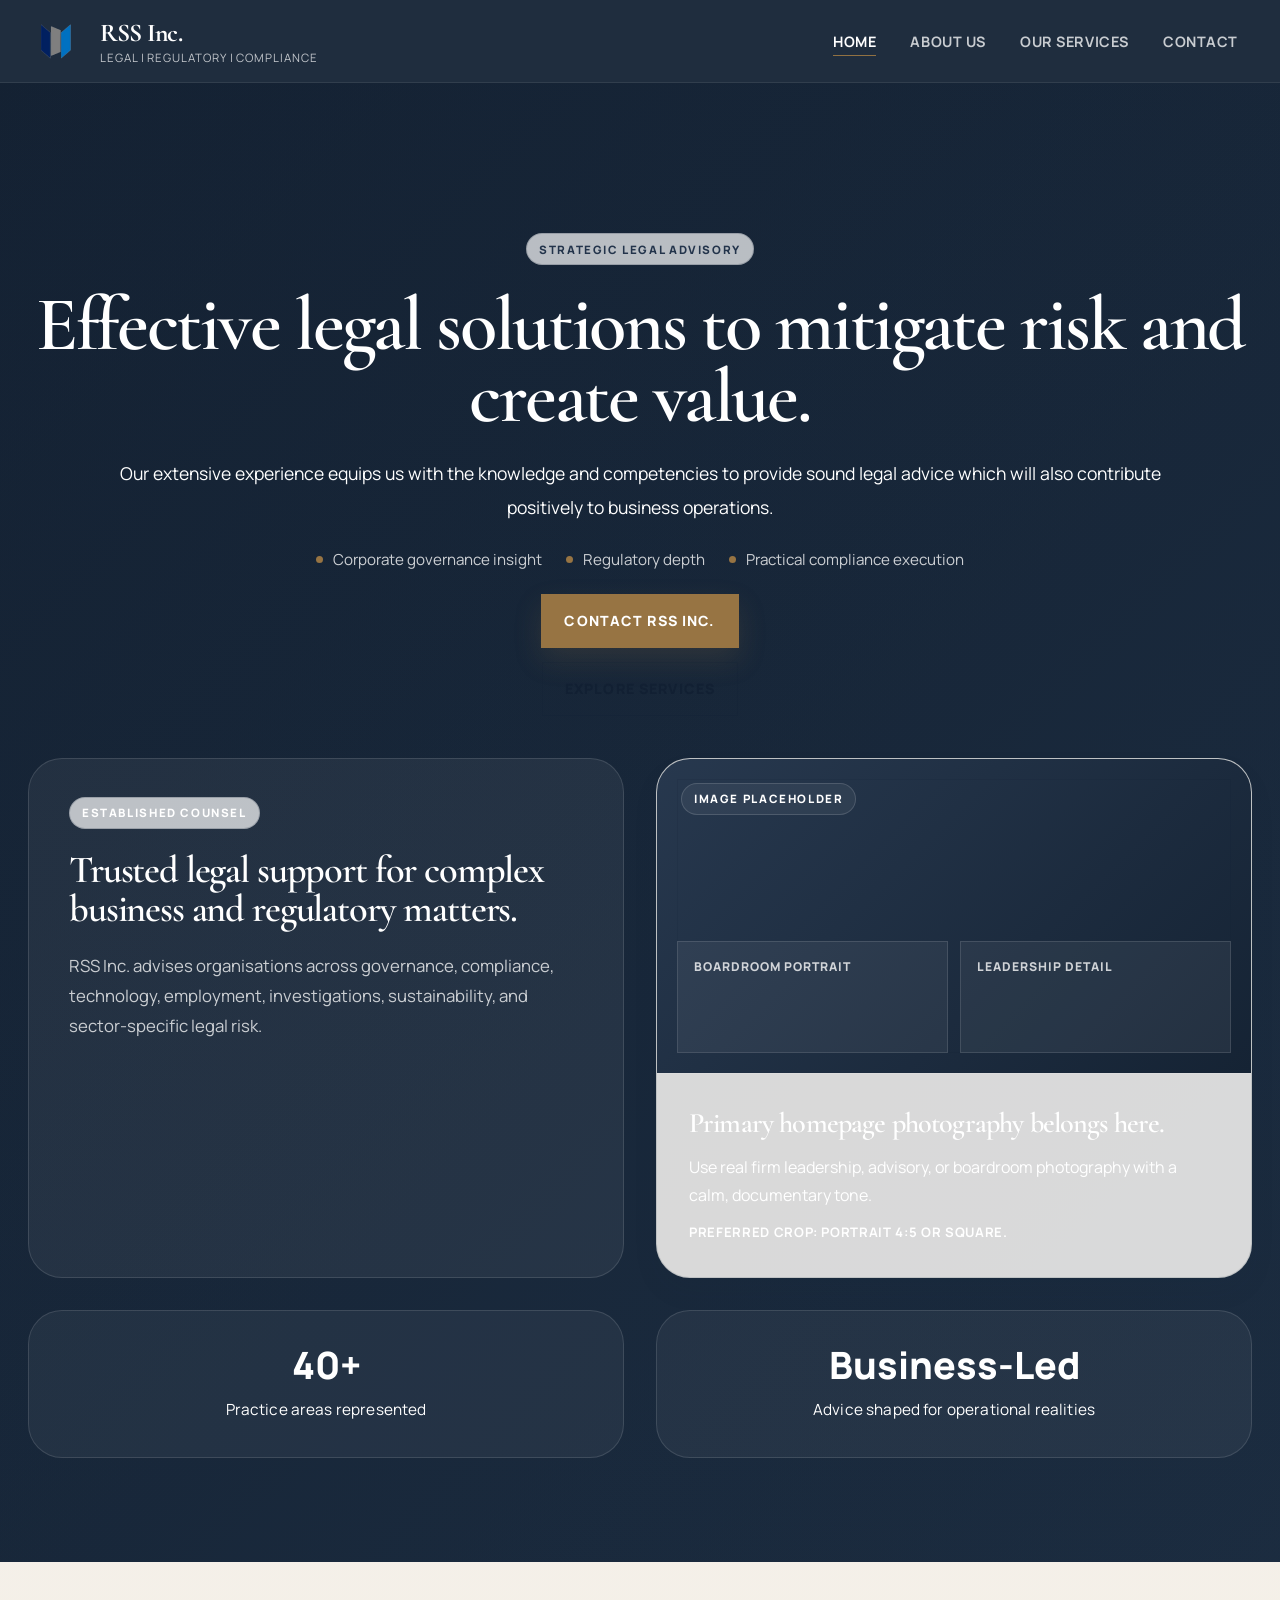
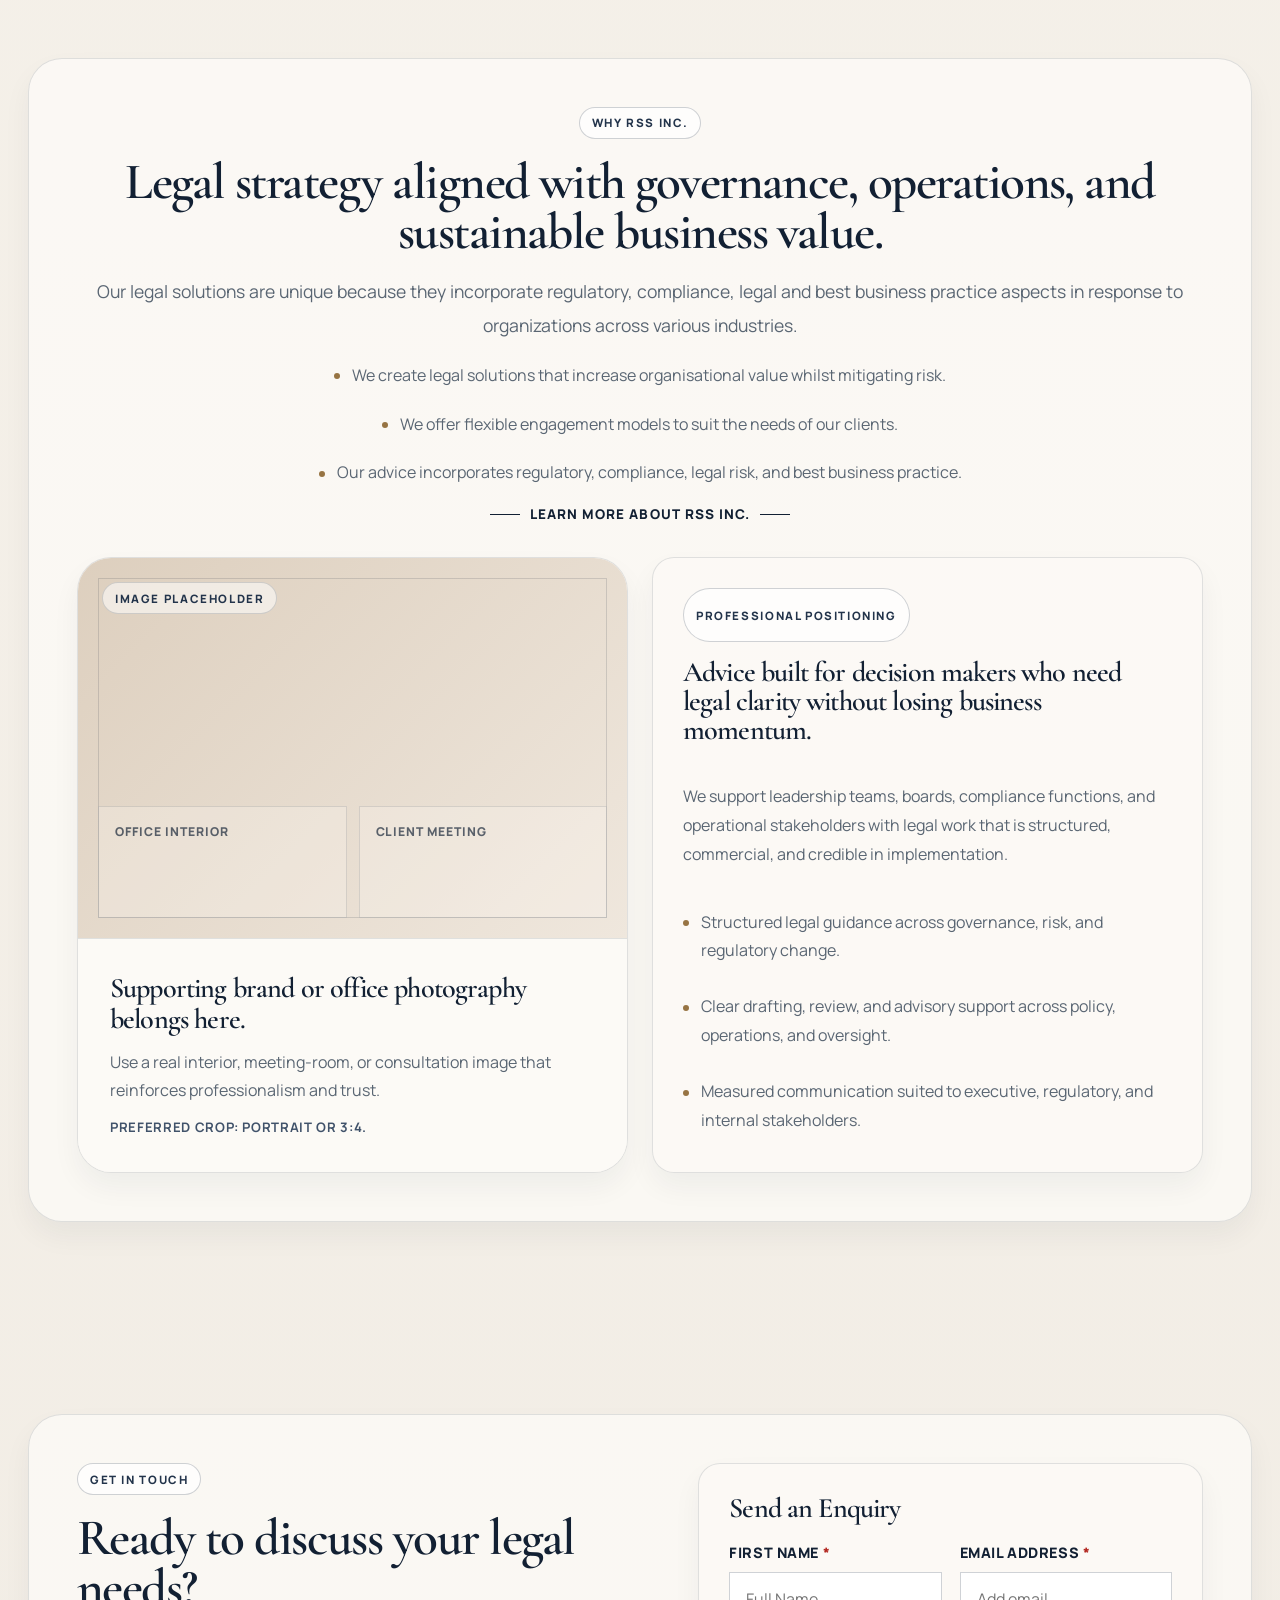
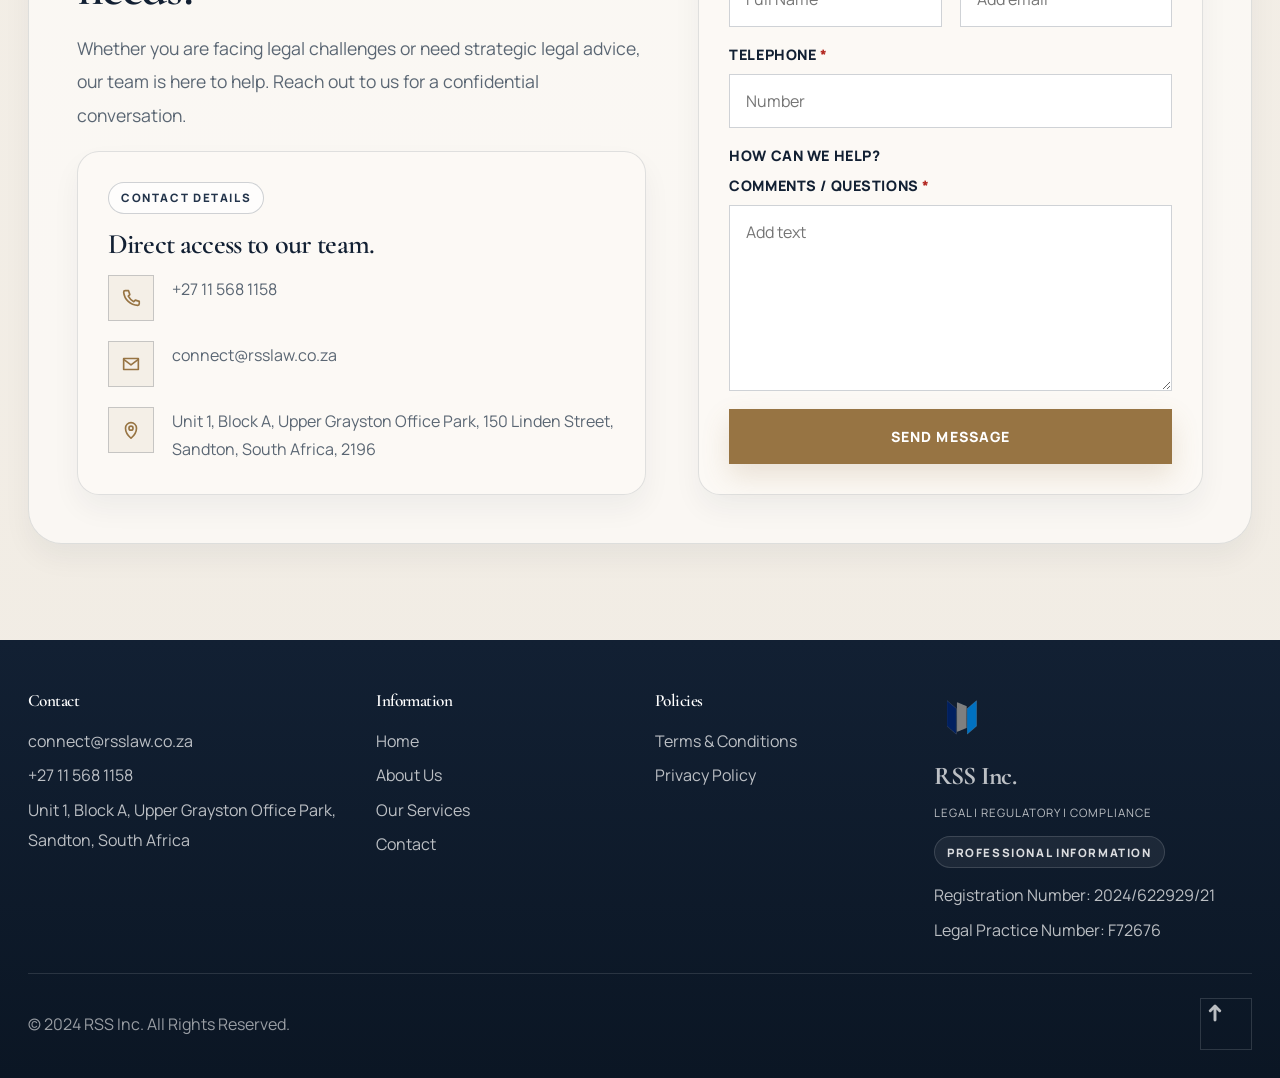
==== commit 03fe7721: "Add logo image to the project" ====
--- a/index.html
+++ b/index.html
@@ -7,21 +7,16 @@
   <meta name="description" content="RSS Inc. provides effective legal solutions to mitigate risk and create value.">
   <link rel="preconnect" href="https://fonts.googleapis.com">
   <link rel="preconnect" href="https://fonts.gstatic.com" crossorigin>
-  <link href="https://fonts.googleapis.com/css2?family=Manrope:wght@400;500;600;700;800&family=Sora:wght@400;500;600;700&display=swap" rel="stylesheet">
+  <link href="https://fonts.googleapis.com/css2?family=Cormorant+Garamond:wght@500;600;700&family=Manrope:wght@400;500;600;700;800&display=swap" rel="stylesheet">
   <link rel="stylesheet" href="styles.css">
 </head>
 <body>
   <div class="page-shell">
     <header class="site-header" id="top">
-      <div class="container nav-wrap">
+      <div class="container-wide nav-wrap">
         <a class="brand" href="index.html" aria-label="RSS Inc. Home">
           <span class="brand-mark" aria-hidden="true">
-            <svg viewBox="0 0 64 64" fill="none" role="presentation">
-              <path d="M8 10h14v44H8z" />
-              <path d="M25 10h14v44H25z" />
-              <path d="M42 10h14v44H42z" />
-              <path d="M8 10l24 18 24-18" />
-            </svg>
+            <img src="images/logo.png" alt="">
           </span>
           <span class="brand-copy">
             <strong>RSS Inc.</strong>
@@ -45,40 +40,100 @@
     </header>
 
     <main>
-      <section class="hero section">
-        <div class="hero-backdrop" aria-hidden="true">
-          <div class="orb orb-one"></div>
-          <div class="orb orb-two"></div>
-          <div class="grid-glow"></div>
-        </div>
-        <div class="container hero-grid">
+      <section class="hero">
+        <div class="container-wide hero-grid">
           <div class="hero-copy reveal fade-up">
             <span class="eyebrow">Strategic Legal Advisory</span>
-            <h1>
-              <span>Effective legal solutions</span> to mitigate risk &amp; create value
-            </h1>
-            <p>
-              Our extensive experience equips us with the knowledge and competencies to provide sound legal advice which will also contribute positively to business operations
-            </p>
+            <h1>Effective legal solutions to mitigate risk and create value.</h1>
+            <p class="lead">Our extensive experience equips us with the knowledge and competencies to provide sound legal advice which will also contribute positively to business operations.</p>
+            <ul class="hero-credentials">
+              <li>Corporate governance insight</li>
+              <li>Regulatory depth</li>
+              <li>Practical compliance execution</li>
+            </ul>
             <div class="hero-actions">
-              <a class="button button-primary" href="contact.html">Start Legal Journey</a>
-              <a class="button button-secondary" href="services.html">View Our Services</a>
-            </div>
-          </div>
-
-          <div class="hero-panel reveal fade-left" aria-hidden="true">
-            <div class="hero-card card card-glass">
-              <span class="panel-label">Premium Counsel</span>
-              <h2>Legal strategy built for governance, compliance, and growth.</h2>
-              <p>Positioning legal expertise inside a sharper, more modern client experience.</p>
-              <div class="hero-stats">
-                <div>
-                  <strong>40+</strong>
-                  <span>Practice areas</span>
+              <a class="button button-primary" href="contact.html">Contact RSS Inc.</a>
+              <a class="button button-secondary" href="services.html">Explore Services</a>
+            </div>
+          </div>
+
+          <div class="hero-panel reveal fade-left">
+            <div class="hero-summary section-shell">
+              <span class="panel-label">Established Counsel</span>
+              <h2>Trusted legal support for complex business and regulatory matters.</h2>
+              <p>RSS Inc. advises organisations across governance, compliance, technology, employment, investigations, sustainability, and sector-specific legal risk.</p>
+            </div>
+
+            <div class="metrics-grid">
+              <article class="metrics-card section-shell">
+                <strong class="metric-value">40+</strong>
+                <span class="metric-label">Practice areas represented</span>
+              </article>
+              <article class="metrics-card section-shell">
+                <strong class="metric-value">Business-Led</strong>
+                <span class="metric-label">Advice shaped for operational realities</span>
+              </article>
+            </div>
+
+            <figure class="image-placeholder image-placeholder-dark image-placeholder-compact section-shell">
+              <div class="image-placeholder-media">
+                <span class="placeholder-label">Image Placeholder</span>
+                <div class="placeholder-grid" aria-hidden="true">
+                  <span>Boardroom Portrait</span>
+                  <span>Leadership Detail</span>
                 </div>
-                <div>
-                  <strong>Corporate</strong>
-                  <span>Regulatory depth</span>
+              </div>
+              <figcaption class="image-placeholder-caption">
+                <h3>Primary homepage photography belongs here.</h3>
+                <p>Use real firm leadership, advisory, or boardroom photography with a calm, documentary tone.</p>
+                <span class="placeholder-note">Preferred crop: portrait 4:5 or square.</span>
+              </figcaption>
+            </figure>
+          </div>
+        </div>
+      </section>
+
+      <section class="section">
+        <div class="container">
+          <div class="section-shell contact-band">
+            <div class="intro-grid intro-grid-featured">
+              <div class="intro-copy intro-copy-wide reveal fade-up">
+                <span class="section-tag">Why RSS Inc.</span>
+                <h2>Legal strategy aligned with governance, operations, and sustainable business value.</h2>
+                <p class="lead">Our legal solutions are unique because they incorporate regulatory, compliance, legal and best business practice aspects in response to organizations across various industries.</p>
+                <ul class="content-list">
+                  <li>We create legal solutions that increase organisational value whilst mitigating risk.</li>
+                  <li>We offer flexible engagement models to suit the needs of our clients.</li>
+                  <li>Our advice incorporates regulatory, compliance, legal risk, and best business practice.</li>
+                </ul>
+                <a class="button-link" href="about.html">Learn More About RSS Inc.</a>
+              </div>
+
+              <div class="stack-layout stack-layout-inline reveal fade-left">
+                <figure class="image-placeholder image-placeholder-tall section-shell">
+                  <div class="image-placeholder-media">
+                    <span class="placeholder-label">Image Placeholder</span>
+                    <div class="placeholder-grid" aria-hidden="true">
+                      <span>Office Interior</span>
+                      <span>Client Meeting</span>
+                    </div>
+                  </div>
+                  <figcaption class="image-placeholder-caption">
+                    <h3>Supporting brand or office photography belongs here.</h3>
+                    <p>Use a real interior, meeting-room, or consultation image that reinforces professionalism and trust.</p>
+                    <span class="placeholder-note">Preferred crop: portrait or 3:4.</span>
+                  </figcaption>
+                </figure>
+
+                <div class="intro-card section-shell">
+                  <span class="detail-label">Professional Positioning</span>
+                  <h3>Advice built for decision makers who need legal clarity without losing business momentum.</h3>
+                  <p>We support leadership teams, boards, compliance functions, and operational stakeholders with legal work that is structured, commercial, and credible in implementation.</p>
+                  <ul class="content-list">
+                    <li>Structured legal guidance across governance, risk, and regulatory change.</li>
+                    <li>Clear drafting, review, and advisory support across policy, operations, and oversight.</li>
+                    <li>Measured communication suited to executive, regulatory, and internal stakeholders.</li>
+                  </ul>
                 </div>
               </div>
             </div>
@@ -86,241 +141,132 @@
         </div>
       </section>
 
-      <section class="practice section section-dark" id="services">
+      <section class="section" id="contact">
         <div class="container">
-          <div class="section-heading reveal fade-up">
-            <span class="section-tag">Our Services</span>
-            <h2>Our <span>practice areas</span></h2>
-            <p>
-              We are a team of outstanding lawyers from more than 40 practice areas who have attained a high-degree of recognition and professional achievement.
-            </p>
-          </div>
-
-          <div class="practice-grid">
-            <article class="practice-card card reveal fade-up">
-              <div class="icon-wrap">
-                <svg viewBox="0 0 24 24" fill="none"><path d="M12 3c-4.5 0-8 3.5-8 8 0 6 8 10 8 10s8-4 8-10c0-4.5-3.5-8-8-8zm0 6.2a1.8 1.8 0 110 3.6 1.8 1.8 0 010-3.6z"/></svg>
-              </div>
-              <h3>Artificial Intelligence Law</h3>
-              <p>Governs legal issues surrounding AI development, ethics, liability, and regulation.</p>
-              <a href="services.html#ai-law">Read more</a>
-            </article>
-
-            <article class="practice-card card reveal fade-up" style="--delay: 0.08s;">
-              <div class="icon-wrap">
-                <svg viewBox="0 0 24 24" fill="none"><path d="M4 5h16v10H4zM8 19h8"/><path d="M12 15v4"/></svg>
-              </div>
-              <h3>Technology, Communications Law</h3>
-              <p>Regulates legal aspects of technology innovation, digital media, and telecommunications.</p>
-              <a href="services.html#technology-law">Read more</a>
-            </article>
-
-            <article class="practice-card card reveal fade-up" style="--delay: 0.16s;">
-              <div class="icon-wrap">
-                <svg viewBox="0 0 24 24" fill="none"><path d="M12 3l8 4v5c0 5-3.2 7.8-8 9-4.8-1.2-8-4-8-9V7l8-4z"/><path d="M8.5 12h7"/></svg>
-              </div>
-              <h3>Banking and Insurance Law</h3>
-              <p>Covers legal and regulatory frameworks for banking institutions and insurance companies.</p>
-              <a href="services.html#banking-law">Read more</a>
-            </article>
-
-            <article class="practice-card card reveal fade-up" style="--delay: 0.24s;">
-              <div class="icon-wrap">
-                <svg viewBox="0 0 24 24" fill="none"><path d="M6 20V9l6-4 6 4v11"/><path d="M4 20h16M9 13h6"/></svg>
-              </div>
-              <h3>Pension &amp; Employment Law</h3>
-              <p>Deals with employee benefits, pensions, labor rights, and workplace regulations.</p>
-              <a href="services.html#employment-law">Read more</a>
-            </article>
-
-            <article class="practice-card card reveal fade-up">
-              <div class="icon-wrap">
-                <svg viewBox="0 0 24 24" fill="none"><path d="M12 2c5 3 8 7 8 11a8 8 0 01-16 0c0-4 3-8 8-11z"/><path d="M12 7c-1.3 2-2 4-2 6a4 4 0 008 0c0-2-1.5-4.5-6-6z"/></svg>
-              </div>
-              <h3>Environment and Sustainability Law</h3>
-              <p>Focuses on legal protection for the environment and sustainable development practices.</p>
-              <a href="services.html#environment-law">Read more</a>
-            </article>
-
-            <article class="practice-card card reveal fade-up" style="--delay: 0.08s;">
-              <div class="icon-wrap">
-                <svg viewBox="0 0 24 24" fill="none"><path d="M6 4h12v16H6z"/><path d="M9 9h6M9 13h6M9 17h4"/></svg>
-              </div>
-              <h3>Data Protection and Privacy Law</h3>
-              <p>Ensures privacy rights and personal handling of personal data in compliance with laws like GDPR.</p>
-              <a href="services.html#privacy-law">Read more</a>
-            </article>
-
-            <article class="practice-card card reveal fade-up" style="--delay: 0.16s;">
-              <div class="icon-wrap">
-                <svg viewBox="0 0 24 24" fill="none"><path d="M4 17l6-6 4 4 6-8"/><path d="M5 5h14v14H5z"/></svg>
-              </div>
-              <h3>Regulatory and Compliance</h3>
-              <p>Involves legal adherence to industry regulations, standards, and government requirements.</p>
-              <a href="services.html#compliance-law">Read more</a>
-            </article>
-
-            <article class="practice-card card reveal fade-up" style="--delay: 0.24s;">
-              <div class="icon-wrap">
-                <svg viewBox="0 0 24 24" fill="none"><path d="M4 19h16M7 19V8l5-3 5 3v11"/><path d="M10 11h4M10 14h4"/></svg>
-              </div>
-              <h3>Corporate Investigations</h3>
-              <p>Focuses on legal investigations into corporate misconduct, including fraud and regulatory breaches.</p>
-              <a href="services.html#investigations-law">Read more</a>
-            </article>
-
-            <article class="practice-card card reveal fade-up">
-              <div class="icon-wrap">
-                <svg viewBox="0 0 24 24" fill="none"><path d="M4 20h16M6 20V9h12v11M8 7h8M10 4h4"/></svg>
-              </div>
-              <h3>Governance</h3>
-              <p>Covers the structures, policies, and rules guiding corporate decision making and accountability.</p>
-              <a href="services.html#governance-law">Read more</a>
-            </article>
-
-            <article class="practice-card card reveal fade-up" style="--delay: 0.08s;">
-              <div class="icon-wrap">
-                <svg viewBox="0 0 24 24" fill="none"><path d="M6 20l5-9M13 20l5-9M5 8l4 3M15 8l4 3"/><path d="M9 5l6 4"/></svg>
-              </div>
-              <h3>Mining Law</h3>
-              <p>Regulates legal aspects of mineral extraction, environmental impact, and community rights.</p>
-              <a href="services.html#mining-law">Read more</a>
-            </article>
-          </div>
-
-          <div class="section-action reveal fade-up">
-            <a class="button button-primary" href="services.html">View All Services</a>
-          </div>
-        </div>
-      </section>
-
-      <section class="contact section" id="contact">
-        <div class="container contact-grid">
-          <div class="contact-copy reveal fade-up">
-            <span class="section-tag">Get In Touch</span>
-            <h2>Ready to discuss your legal needs? <span>Contact us today</span></h2>
-            <p>
-              Whether you're facing legal challenges or need legal advice, our team is here to help. Reach out to us.
-            </p>
-
-            <div class="contact-panel card">
-              <h3>Contact Details</h3>
-              <ul class="contact-list">
-                <li>
-                  <span class="contact-icon" aria-hidden="true">
-                    <svg viewBox="0 0 24 24" fill="none"><path d="M6.6 4h2.7l1.4 4.3-1.7 1.7a15.2 15.2 0 006 6l1.7-1.7 4.3 1.4V18.4c0 .9-.7 1.6-1.6 1.6A15.8 15.8 0 014 5.6C4 4.7 4.7 4 5.6 4z"/></svg>
-                  </span>
-                  <span>+27 11 568 1158</span>
-                </li>
-                <li>
-                  <span class="contact-icon" aria-hidden="true">
-                    <svg viewBox="0 0 24 24" fill="none"><path d="M4 6h16v12H4z"/><path d="M4 7l8 6 8-6"/></svg>
-                  </span>
-                  <span>connect@rsslaw.co.za</span>
-                </li>
-                <li>
-                  <span class="contact-icon" aria-hidden="true">
-                    <svg viewBox="0 0 24 24" fill="none"><path d="M12 21s6-5.3 6-11a6 6 0 10-12 0c0 5.7 6 11 6 11z"/><circle cx="12" cy="10" r="2.2"/></svg>
-                  </span>
-                  <span>Unit 1, Block A, Upper Grayston Office Park, 150 Linden Street, Sandton, South Africa, 2196</span>
-                </li>
-                <li>
-                  <span class="contact-icon" aria-hidden="true">
-                    <svg viewBox="0 0 24 24" fill="none"><path d="M6 8a2 2 0 114 0 2 2 0 01-4 0zm1 4h3v8H7zm6-5h3v2.2c.5-.9 1.8-1.7 3.4-1.7 3.6 0 4.2 2.2 4.2 5v5.5h-3v-4.8c0-1.1 0-2.6-1.8-2.6s-2 1.2-2 2.5V20h-3z"/></svg>
-                  </span>
-                  <span>Linkedin: #rsslaw</span>
-                </li>
-              </ul>
-            </div>
-          </div>
-
-          <div class="form-card card reveal fade-left">
-            <form class="contact-form">
-              <div class="field-grid two-col">
-                <label>
-                  <span>First Name <em>*</em></span>
-                  <input type="text" name="firstName" placeholder="Full Name">
-                </label>
-                <label>
-                  <span>Email Address <em>*</em></span>
-                  <input type="email" name="email" placeholder="Add email">
-                </label>
-              </div>
-
-              <div class="field-grid">
-                <label>
-                  <span>Telephone <em>*</em></span>
-                  <input type="tel" name="telephone" placeholder="Number">
-                </label>
-              </div>
-
-              <div class="field-grid">
-                <label>
-                  <span>How can we help?</span>
-                  <span class="assistive-copy">Comments / Questions <em>*</em></span>
-                  <textarea name="message" rows="7" placeholder="Add text"></textarea>
-                </label>
-              </div>
-
-              <div class="captcha-shell" aria-label="Recaptcha placeholder">
-                <div class="captcha-box">
-                  <input id="captcha" type="checkbox" name="captcha">
-                  <label for="captcha">I'm not a robot</label>
+          <div class="section-shell contact-band">
+            <div class="contact-grid">
+              <div class="contact-copy reveal fade-up">
+                <span class="section-tag">Get In Touch</span>
+                <h2>Ready to discuss your legal needs?</h2>
+                <p class="lead">Whether you are facing legal challenges or need strategic legal advice, our team is here to help. Reach out to us for a confidential conversation.</p>
+
+                <div class="contact-panel section-shell">
+                  <span class="detail-label">Contact Details</span>
+                  <h3>Direct access to our team.</h3>
+                  <ul class="contact-list">
+                    <li>
+                      <span class="contact-icon" aria-hidden="true">
+                        <svg viewBox="0 0 24 24"><path d="M6.6 4h2.7l1.4 4.3-1.7 1.7a15.2 15.2 0 0 0 6 6l1.7-1.7 4.3 1.4V18.4c0 .9-.7 1.6-1.6 1.6A15.8 15.8 0 0 1 4 5.6C4 4.7 4.7 4 5.6 4z"></path></svg>
+                      </span>
+                      <span>+27 11 568 1158</span>
+                    </li>
+                    <li>
+                      <span class="contact-icon" aria-hidden="true">
+                        <svg viewBox="0 0 24 24"><path d="M4 6h16v12H4z"></path><path d="M4 7l8 6 8-6"></path></svg>
+                      </span>
+                      <span>connect@rsslaw.co.za</span>
+                    </li>
+                    <li>
+                      <span class="contact-icon" aria-hidden="true">
+                        <svg viewBox="0 0 24 24"><path d="M12 21s6-5.3 6-11a6 6 0 1 0-12 0c0 5.7 6 11 6 11z"></path><circle cx="12" cy="10" r="2.2"></circle></svg>
+                      </span>
+                      <span>Unit 1, Block A, Upper Grayston Office Park, 150 Linden Street, Sandton, South Africa, 2196</span>
+                    </li>
+                  </ul>
                 </div>
-                <div class="captcha-badge">reCAPTCHA</div>
-              </div>
-
-              <button class="button button-primary" type="submit">Send Message</button>
-            </form>
+              </div>
+
+              <div class="form-card section-shell reveal fade-left">
+                <h3>Send an Enquiry</h3>
+                <form class="contact-form">
+                  <div class="field-grid two-col">
+                    <label>
+                      <span>First Name <em>*</em></span>
+                      <input type="text" name="firstName" placeholder="Full Name">
+                    </label>
+                    <label>
+                      <span>Email Address <em>*</em></span>
+                      <input type="email" name="email" placeholder="Add email">
+                    </label>
+                  </div>
+
+                  <div class="field-grid">
+                    <label>
+                      <span>Telephone <em>*</em></span>
+                      <input type="tel" name="telephone" placeholder="Number">
+                    </label>
+                  </div>
+
+                  <div class="field-grid">
+                    <label>
+                      <span>How can we help?</span>
+                      <span class="assistive-copy">Comments / Questions <em>*</em></span>
+                      <textarea name="message" rows="7" placeholder="Add text"></textarea>
+                    </label>
+                  </div>
+
+                  <button class="button button-primary" type="submit">Send Message</button>
+                </form>
+              </div>
+            </div>
           </div>
         </div>
       </section>
     </main>
 
     <footer class="site-footer">
-      <div class="container footer-grid">
+      <div class="container-wide footer-grid">
         <div>
-          <h3>CONTACT US</h3>
-          <a href="mailto:connect@rsslaw.co.za">connect@rsslaw.co.za</a>
-          <a href="tel:+27115681158">+27 11 568 1158</a>
+          <h3>Contact</h3>
+          <div class="footer-contact">
+            <a href="mailto:connect@rsslaw.co.za">connect@rsslaw.co.za</a>
+            <a href="tel:+27115681158">+27 11 568 1158</a>
+            <p>Unit 1, Block A, Upper Grayston Office Park, Sandton, South Africa</p>
+          </div>
         </div>
 
         <div>
-          <h3>INFORMATION</h3>
-          <a href="index.html">Home</a>
-          <a href="about.html">About Us</a>
-          <a href="services.html">Our Services</a>
-          <a href="contact.html">Contact</a>
+          <h3>Information</h3>
+          <div class="footer-links">
+            <a href="index.html">Home</a>
+            <a href="about.html">About Us</a>
+            <a href="services.html">Our Services</a>
+            <a href="contact.html">Contact</a>
+          </div>
         </div>
 
         <div>
-          <h3>POLICIES</h3>
-          <a href="index.html">Terms &amp; Conditions</a>
-          <a href="index.html">Privacy Policy</a>
+          <h3>Policies</h3>
+          <div class="footer-links">
+            <a href="index.html">Terms &amp; Conditions</a>
+            <a href="index.html">Privacy Policy</a>
+          </div>
         </div>
 
         <div class="footer-brand">
-          <a class="brand footer-brandmark" href="index.html" aria-label="RSS Inc. Home">
+          <a class="brand" href="index.html" aria-label="RSS Inc. Home">
             <span class="brand-mark" aria-hidden="true">
-              <svg viewBox="0 0 64 64" fill="none" role="presentation">
-                <path d="M8 10h14v44H8z" />
-                <path d="M25 10h14v44H25z" />
-                <path d="M42 10h14v44H42z" />
-                <path d="M8 10l24 18 24-18" />
-              </svg>
+              <img src="images/logo.png" alt="">
             </span>
             <span class="brand-copy">
               <strong>RSS Inc.</strong>
               <small>Legal | Regulatory | Compliance</small>
             </span>
           </a>
-          <p>Registration Number: 2024/622929/21</p>
-          <p>Legal Practice Number: F72676</p>
+          <span class="detail-label">Professional Information</span>
+          <div class="detail-stack">
+            <p>Registration Number: 2024/622929/21</p>
+            <p>Legal Practice Number: F72676</p>
+          </div>
         </div>
       </div>
-      <div class="container footer-bottom">
-        <p>&copy; 2024 RSS Inc. All Rights Reserved. Designed &amp; Developed by Pixel Graphics</p>
-        <a class="scroll-top" href="#top" aria-label="Back to top">&#8593;</a>
+      <div class="container-wide footer-bottom">
+        <p>&copy; 2024 RSS Inc. All Rights Reserved.</p>
+        <a class="scroll-top" href="#top" aria-label="Back to top">
+          <svg viewBox="0 0 24 24" aria-hidden="true" focusable="false">
+            <path d="M12 4.75a1.25 1.25 0 0 1 .88.37l4 4a1.25 1.25 0 1 1-1.76 1.76l-1.87-1.87V18a1.25 1.25 0 1 1-2.5 0V9.01l-1.87 1.87a1.25 1.25 0 1 1-1.76-1.76l4-4A1.25 1.25 0 0 1 12 4.75Z"></path>
+          </svg>
+        </a>
       </div>
     </footer>
   </div>
--- a/styles.css
+++ b/styles.css
@@ -1,27 +1,31 @@
 :root {
-  --bg: #f6f8fc;
-  --bg-soft: #ffffff;
-  --surface: rgba(255, 255, 255, 0.8);
+  --bg: #f3efe8;
+  --bg-alt: #ebe4da;
+  --surface: #fcfaf6;
   --surface-strong: #ffffff;
-  --navy: #1d2638;
-  --navy-deep: #141d2c;
-  --navy-soft: #2b3449;
-  --blue: #0a84ff;
-  --blue-strong: #0469d9;
-  --blue-soft: rgba(10, 132, 255, 0.18);
-  --text: #202736;
-  --muted: #5b667a;
-  --line: rgba(25, 42, 67, 0.12);
-  --line-strong: rgba(255, 255, 255, 0.12);
-  --shadow-lg: 0 32px 80px rgba(12, 23, 48, 0.18);
-  --shadow-md: 0 20px 45px rgba(12, 23, 48, 0.12);
-  --shadow-sm: 0 12px 28px rgba(12, 23, 48, 0.08);
-  --radius-xl: 32px;
-  --radius-lg: 24px;
-  --radius-md: 18px;
-  --radius-sm: 14px;
-  --container: min(1180px, calc(100vw - 48px));
-  --transition: 280ms ease;
+  --surface-muted: #f4eee5;
+  --navy: #122033;
+  --navy-soft: #23344b;
+  --navy-deep: #0b1624;
+  --navy-muted: #40526a;
+  --text: #243140;
+  --text-soft: #5a6673;
+  --line: rgba(18, 32, 51, 0.12);
+  --line-strong: rgba(18, 32, 51, 0.2);
+  --line-inverse: rgba(255, 255, 255, 0.14);
+  --accent: #977443;
+  --accent-deep: #7d5f35;
+  --white: #ffffff;
+  --hero-bg: linear-gradient(180deg, rgba(11, 22, 36, 0.18), rgba(11, 22, 36, 0.18)), linear-gradient(135deg, #162436 0%, #1f3146 100%);
+  --shadow-sm: 0 14px 28px rgba(18, 32, 51, 0.05);
+  --shadow-md: 0 28px 58px rgba(18, 32, 51, 0.08);
+  --radius-sm: 12px;
+  --radius-md: 22px;
+  --radius-lg: 34px;
+  --container: min(1240px, calc(100vw - 56px));
+  --container-wide: min(1340px, calc(100vw - 56px));
+  --content: 760px;
+  --transition: 220ms ease;
 }
 
 * {
@@ -37,21 +41,13 @@
   min-width: 320px;
   font-family: "Manrope", sans-serif;
   color: var(--text);
-  background:
-    radial-gradient(circle at top left, rgba(10, 132, 255, 0.12), transparent 28%),
-    linear-gradient(180deg, #f7f9fe 0%, #eef3fa 100%);
-}
-
-body.about-page {
-  background: #ffffff;
-}
-
-body.services-page {
-  background: linear-gradient(180deg, #f6f8fc 0%, #ffffff 22%, #f6f8fc 100%);
-}
-
+  background: linear-gradient(180deg, #f6f2eb 0%, #f1ece4 100%);
+}
+
+body.about-page,
+body.services-page,
 body.contact-page {
-  background: linear-gradient(180deg, #f4f6fb 0%, #eef2f8 100%);
+  background: linear-gradient(180deg, #f5f1ea 0%, #efe8de 100%);
 }
 
 a {
@@ -80,97 +76,126 @@
   margin: 0 auto;
 }
 
+.container-wide {
+  width: var(--container-wide);
+  margin: 0 auto;
+}
+
 .section {
-  position: relative;
-  padding: 110px 0;
+  padding: 96px 0;
+}
+
+.section-shell {
+  border: 1px solid var(--line);
+  border-radius: var(--radius-lg);
+  background: rgba(252, 250, 246, 0.84);
+  box-shadow: var(--shadow-sm);
+}
+
+.section-muted {
+  background: linear-gradient(180deg, rgba(244, 238, 229, 0.72), rgba(252, 250, 246, 0.92));
 }
 
 .section-dark {
-  color: #f2f6ff;
-  background:
-    radial-gradient(circle at top right, rgba(10, 132, 255, 0.18), transparent 24%),
-    linear-gradient(145deg, #20293c 0%, #2b3549 55%, #232d40 100%);
+  color: rgba(255, 255, 255, 0.88);
+  background: linear-gradient(180deg, #132234 0%, #0d1827 100%);
 }
 
 .section-tag,
 .eyebrow,
-.panel-label {
+.detail-label,
+.panel-label,
+.kicker {
   display: inline-flex;
   align-items: center;
-  gap: 10px;
-  padding: 8px 14px;
+  width: fit-content;
+  min-height: 32px;
+  padding: 0 12px;
+  border: 1px solid var(--line-strong);
   border-radius: 999px;
-  font-size: 0.78rem;
-  font-weight: 700;
-  letter-spacing: 0.12em;
+  color: var(--navy-soft);
+  background: rgba(255, 255, 255, 0.7);
+  font-size: 0.72rem;
+  font-weight: 800;
+  letter-spacing: 0.14em;
   text-transform: uppercase;
 }
 
-.section-tag,
-.eyebrow {
-  color: var(--blue-strong);
-  background: rgba(10, 132, 255, 0.09);
-  border: 1px solid rgba(10, 132, 255, 0.16);
-}
-
-.panel-label {
-  color: #dce9ff;
-  background: rgba(255, 255, 255, 0.1);
-  border: 1px solid rgba(255, 255, 255, 0.18);
+.section-dark .section-tag,
+.section-dark .eyebrow,
+.section-dark .detail-label,
+.site-footer .detail-label,
+.page-hero .section-tag {
+  color: rgba(255, 255, 255, 0.84);
+  background: rgba(255, 255, 255, 0.06);
+  border-color: var(--line-inverse);
 }
 
 h1,
 h2,
 h3,
+h4,
 .brand strong {
   margin: 0;
-  font-family: "Sora", sans-serif;
-  line-height: 1.08;
+  color: var(--navy);
+  font-family: "Cormorant Garamond", serif;
+  letter-spacing: -0.03em;
 }
 
 h1 {
-  font-size: clamp(3rem, 6vw, 5.4rem);
-  letter-spacing: -0.05em;
+  font-size: clamp(3.3rem, 6vw, 5.4rem);
+  line-height: 0.94;
+  font-weight: 600;
 }
 
 h2 {
-  font-size: clamp(2.2rem, 4vw, 3.5rem);
-  letter-spacing: -0.04em;
+  font-size: clamp(2.35rem, 4vw, 3.7rem);
+  line-height: 0.98;
+  font-weight: 600;
 }
 
 h3 {
-  font-size: 1.12rem;
+  font-size: clamp(1.38rem, 2.2vw, 1.9rem);
+  line-height: 1.02;
+  font-weight: 600;
+}
+
+h4 {
+  font-size: 1.02rem;
+  line-height: 1.2;
+  font-weight: 700;
 }
 
 p {
   margin: 0;
-  color: var(--muted);
-  line-height: 1.8;
+  color: var(--text-soft);
+  font-size: 1rem;
+  line-height: 1.82;
+}
+
+.lead {
+  font-size: 1.1rem;
+  line-height: 1.92;
+}
+
+.text-light,
+.text-light p,
+.text-light li {
+  color: rgba(255, 255, 255, 0.78);
 }
 
 .site-header {
   position: sticky;
   top: 0;
   z-index: 30;
-  padding: 18px 0;
-  backdrop-filter: blur(20px);
-  background: rgba(12, 18, 31, 0.52);
+  padding: 16px 0;
+  backdrop-filter: blur(18px);
+  background: rgba(18, 32, 51, 0.94);
   border-bottom: 1px solid rgba(255, 255, 255, 0.08);
 }
 
 .site-header.is-scrolled {
-  background: rgba(12, 18, 31, 0.82);
-  box-shadow: 0 18px 42px rgba(6, 12, 24, 0.28);
-}
-
-.site-header-light {
-  background: rgba(255, 255, 255, 0.94);
-  border-bottom: 1px solid rgba(25, 42, 67, 0.08);
-}
-
-.site-header-light.is-scrolled {
-  background: rgba(255, 255, 255, 0.98);
-  box-shadow: 0 18px 42px rgba(12, 23, 48, 0.1);
+  box-shadow: 0 16px 32px rgba(11, 22, 36, 0.18);
 }
 
 .nav-wrap {
@@ -184,100 +209,69 @@
   display: inline-flex;
   align-items: center;
   gap: 14px;
-  color: #fff;
-}
-
-.brand-dark {
-  color: var(--navy);
+  color: var(--white);
 }
 
 .brand-mark {
   display: inline-flex;
   align-items: center;
   justify-content: center;
-  width: 54px;
-  height: 54px;
-  border-radius: 18px;
-  background: linear-gradient(145deg, rgba(255, 255, 255, 0.18), rgba(255, 255, 255, 0.06));
-  border: 1px solid rgba(255, 255, 255, 0.18);
-  box-shadow: inset 0 1px 0 rgba(255, 255, 255, 0.12);
-}
-
-.brand-mark svg {
-  width: 28px;
-  height: 28px;
-}
-
-.brand-mark svg path {
-  fill: none;
-  stroke: #fff;
-  stroke-width: 3;
-  stroke-linejoin: round;
-  stroke-linecap: round;
-}
-
-.brand-mark-light {
-  background: linear-gradient(145deg, rgba(10, 132, 255, 0.14), rgba(10, 132, 255, 0.04));
-  border: 1px solid rgba(10, 132, 255, 0.12);
-}
-
-.brand-mark-light svg path {
-  stroke: var(--blue-strong);
+  width: 58px;
+  height: 50px;
+  flex-shrink: 0;
+}
+
+.brand-mark img {
+  width: 100%;
+  height: 100%;
+  object-fit: contain;
 }
 
 .brand-copy {
   display: grid;
-  gap: 4px;
+  gap: 2px;
 }
 
 .brand-copy strong {
-  font-size: 1.55rem;
+  color: var(--white);
+  font-size: 1.6rem;
 }
 
 .brand-copy small {
-  font-size: 0.76rem;
-  color: rgba(255, 255, 255, 0.78);
-  letter-spacing: 0.03em;
-}
-
-.brand-dark .brand-copy small {
-  color: rgba(29, 38, 56, 0.68);
+  color: rgba(255, 255, 255, 0.72);
+  font-size: 0.72rem;
+  letter-spacing: 0.08em;
+  text-transform: uppercase;
 }
 
 .site-nav {
   display: flex;
   align-items: center;
-  gap: 10px;
-}
-
-.site-nav-light a {
-  color: rgba(29, 38, 56, 0.82);
-}
-
-.site-nav-light a:hover,
-.site-nav-light a:focus-visible,
-.site-nav-light a.is-active {
-  color: var(--navy);
-  background: rgba(10, 132, 255, 0.08);
+  gap: 6px;
 }
 
 .site-nav a {
   position: relative;
-  padding: 12px 18px;
-  border-radius: 999px;
-  color: rgba(255, 255, 255, 0.82);
-  font-size: 0.96rem;
-  font-weight: 600;
-  transition: color var(--transition), background var(--transition), transform var(--transition);
+  display: inline-flex;
+  align-items: center;
+  min-height: 44px;
+  padding: 0 14px;
+  color: rgba(255, 255, 255, 0.76);
+  font-size: 0.9rem;
+  font-weight: 700;
+  letter-spacing: 0.04em;
+  text-transform: uppercase;
+  transition: color var(--transition);
 }
 
 .site-nav a::after {
   content: "";
   position: absolute;
-  inset: auto 18px 8px;
-  height: 2px;
-  border-radius: 999px;
-  background: linear-gradient(90deg, transparent, var(--blue), transparent);
+  left: 14px;
+  right: 14px;
+  bottom: 7px;
+  height: 1px;
+  background: rgba(151, 116, 67, 0.95);
   transform: scaleX(0);
   transform-origin: center;
   transition: transform var(--transition);
@@ -286,8 +280,7 @@
 .site-nav a:hover,
 .site-nav a:focus-visible,
 .site-nav a.is-active {
-  color: #fff;
-  background: rgba(255, 255, 255, 0.07);
+  color: var(--white);
 }
 
 .site-nav a:hover::after,
@@ -298,125 +291,21 @@
 
 .nav-toggle {
   display: none;
-  width: 52px;
-  height: 52px;
+  width: 48px;
+  height: 48px;
   padding: 0;
-  border: 0;
-  border-radius: 16px;
-  background: rgba(255, 255, 255, 0.08);
+  border: 1px solid rgba(255, 255, 255, 0.14);
+  background: rgba(255, 255, 255, 0.04);
   cursor: pointer;
 }
 
 .nav-toggle span {
   display: block;
-  width: 22px;
+  width: 20px;
   height: 2px;
   margin: 5px auto;
-  border-radius: 999px;
-  background: #fff;
+  background: var(--white);
   transition: transform var(--transition), opacity var(--transition);
-}
-
-.nav-toggle-light {
-  background: rgba(10, 132, 255, 0.08);
-}
-
-.nav-toggle-light span {
-  background: var(--navy);
-}
-
-.hero {
-  min-height: 100svh;
-  display: flex;
-  align-items: center;
-  color: #fff;
-  background:
-    linear-gradient(115deg, rgba(17, 24, 39, 0.94) 0%, rgba(26, 40, 62, 0.82) 42%, rgba(11, 16, 29, 0.7) 100%),
-    radial-gradient(circle at 20% 20%, rgba(10, 132, 255, 0.28), transparent 26%),
-    linear-gradient(135deg, #1c2638 0%, #34415a 60%, #151e2e 100%);
-}
-
-.hero-backdrop {
-  position: absolute;
-  inset: 0;
-  overflow: hidden;
-}
-
-.orb,
-.grid-glow {
-  position: absolute;
-  border-radius: 999px;
-  filter: blur(20px);
-  pointer-events: none;
-}
-
-.orb-one {
-  width: 420px;
-  height: 420px;
-  top: 8%;
-  right: 4%;
-  background: radial-gradient(circle, rgba(10, 132, 255, 0.32), transparent 70%);
-  animation: float 14s ease-in-out infinite;
-}
-
-.orb-two {
-  width: 260px;
-  height: 260px;
-  bottom: 10%;
-  left: 6%;
-  background: radial-gradient(circle, rgba(255, 255, 255, 0.12), transparent 70%);
-  animation: float 18s ease-in-out infinite reverse;
-}
-
-.grid-glow {
-  inset: auto -5% -18% 30%;
-  width: 52vw;
-  height: 52vw;
-  background:
-    linear-gradient(rgba(255, 255, 255, 0.06) 1px, transparent 1px),
-    linear-gradient(90deg, rgba(255, 255, 255, 0.06) 1px, transparent 1px);
-  background-size: 28px 28px;
-  mask-image: radial-gradient(circle at center, black 36%, transparent 74%);
-  opacity: 0.38;
-  animation: drift 22s linear infinite;
-}
-
-.hero-grid {
-  position: relative;
-  z-index: 1;
-  display: grid;
-  grid-template-columns: minmax(0, 1.12fr) minmax(300px, 0.88fr);
-  align-items: center;
-  gap: 56px;
-}
-
-.hero-copy {
-  max-width: 700px;
-}
-
-.hero-copy h1 {
-  margin-top: 22px;
-}
-
-.hero-copy h1 span,
-.section-copy h2 span,
-.section-heading h2 span,
-.contact-copy h2 span {
-  color: #43a5ff;
-}
-
-.hero-copy p {
-  margin-top: 26px;
-  max-width: 640px;
-  color: rgba(240, 245, 255, 0.82);
-  font-size: 1.05rem;
-}
-
-.hero-actions {
-  display: flex;
-  flex-wrap: wrap;
-  gap: 14px;
-  margin-top: 34px;
 }
 
 .button {
@@ -424,224 +313,524 @@
   align-items: center;
   justify-content: center;
   min-height: 54px;
-  padding: 0 24px;
-  border-radius: 16px;
+  padding: 0 22px;
   border: 1px solid transparent;
-  font-size: 0.96rem;
-  font-weight: 700;
+  border-radius: 0;
+  font-size: 0.88rem;
+  font-weight: 800;
+  letter-spacing: 0.08em;
+  text-transform: uppercase;
   cursor: pointer;
-  transition: transform var(--transition), box-shadow var(--transition), border-color var(--transition), background var(--transition), color var(--transition);
+  transition: transform var(--transition), background var(--transition), color var(--transition), border-color var(--transition), box-shadow var(--transition);
 }
 
 .button:hover,
 .button:focus-visible {
-  transform: translateY(-2px);
+  transform: translateY(-1px);
 }
 
 .button-primary {
-  color: #fff;
-  background: linear-gradient(135deg, #0a84ff 0%, #0d6ddb 100%);
-  box-shadow: 0 18px 40px rgba(10, 132, 255, 0.32);
+  color: var(--white);
+  background: var(--accent);
+  border-color: var(--accent);
+  box-shadow: 0 12px 28px rgba(151, 116, 67, 0.18);
 }
 
 .button-primary:hover,
 .button-primary:focus-visible {
-  box-shadow: 0 24px 52px rgba(10, 132, 255, 0.4);
+  background: var(--accent-deep);
+  border-color: var(--accent-deep);
 }
 
 .button-secondary {
-  color: #fff;
-  background: rgba(255, 255, 255, 0.06);
-  border-color: rgba(255, 255, 255, 0.18);
-  backdrop-filter: blur(12px);
+  color: var(--navy);
+  background: transparent;
+  border-color: var(--line-strong);
 }
 
 .button-secondary:hover,
 .button-secondary:focus-visible {
-  background: rgba(255, 255, 255, 0.1);
-}
-
-.card {
-  border-radius: var(--radius-lg);
-  background: var(--surface-strong);
-  border: 1px solid rgba(255, 255, 255, 0.55);
-  box-shadow: var(--shadow-md);
-}
-
-.card-glass {
-  background: linear-gradient(180deg, rgba(255, 255, 255, 0.16), rgba(255, 255, 255, 0.08));
-  border-color: rgba(255, 255, 255, 0.14);
-  backdrop-filter: blur(16px);
-  box-shadow: var(--shadow-lg);
-}
-
-.hero-panel {
-  position: relative;
-}
-
-.hero-panel::before,
-.hero-panel::after {
-  content: "";
-  position: absolute;
-  border-radius: var(--radius-xl);
-  z-index: -1;
-}
-
-.hero-panel::before {
-  inset: -18px auto auto -18px;
-  width: 72%;
-  height: 82%;
-  background: linear-gradient(160deg, rgba(255, 255, 255, 0.08), rgba(10, 132, 255, 0.22));
-}
-
-.hero-panel::after {
-  inset: auto -12px -18px auto;
-  width: 64%;
-  height: 72%;
-  background: linear-gradient(160deg, rgba(10, 132, 255, 0.24), rgba(255, 255, 255, 0.06));
-}
-
-.hero-card {
-  padding: 36px;
-}
-
-.hero-card h2 {
-  margin-top: 18px;
-  font-size: clamp(1.9rem, 3vw, 2.5rem);
-  color: #fff;
-}
-
-.hero-card p {
-  margin-top: 16px;
-  color: rgba(237, 244, 255, 0.8);
-}
-
-.hero-stats {
-  display: grid;
-  grid-template-columns: repeat(2, minmax(0, 1fr));
-  gap: 14px;
-  margin-top: 28px;
-}
-
-.hero-stats div {
-  padding: 18px;
-  border-radius: 18px;
-  background: rgba(255, 255, 255, 0.08);
-  border: 1px solid rgba(255, 255, 255, 0.1);
-}
-
-.hero-stats strong {
-  display: block;
-  font-size: 1.2rem;
-  color: #fff;
-}
-
-.hero-stats span {
-  display: block;
-  margin-top: 8px;
-  color: rgba(237, 244, 255, 0.72);
-  font-size: 0.95rem;
-}
-
-.split-layout,
-.contact-grid {
-  display: grid;
-  grid-template-columns: minmax(0, 1fr) minmax(320px, 0.9fr);
-  gap: 54px;
-  align-items: center;
-}
-
-.section-copy,
-.contact-copy {
-  display: grid;
-  gap: 24px;
-}
-
-.statue-frame {
-  position: relative;
-  min-height: 620px;
-  overflow: hidden;
-  background:
-    radial-gradient(circle at top left, rgba(10, 132, 255, 0.16), transparent 30%),
-    linear-gradient(145deg, #fdfefe 0%, #edf2fb 100%);
-}
-
-.statue-frame::before {
-  content: "";
-  position: absolute;
-  inset: 24px;
-  border-radius: 26px;
-  border: 1px solid rgba(10, 132, 255, 0.12);
-}
-
-.statue-art {
-  position: absolute;
-  inset: 30px 24px 0;
-  display: flex;
-  align-items: end;
-  justify-content: center;
-}
-
-.statue-art svg {
-  width: min(100%, 390px);
-  filter: drop-shadow(0 18px 32px rgba(29, 38, 56, 0.14));
-}
-
-.section-heading {
-  display: grid;
-  gap: 18px;
-  max-width: 840px;
-  margin-bottom: 46px;
-}
-
-.section-heading p {
-  color: rgba(242, 246, 255, 0.78);
-  max-width: 900px;
-}
-
-.practice-grid {
-  display: grid;
-  grid-template-columns: repeat(4, minmax(0, 1fr));
-  gap: 22px;
-}
-
-.practice-card {
-  display: grid;
-  gap: 16px;
-  padding: 28px;
-  min-height: 100%;
-  color: #eef3ff;
-  background: linear-gradient(180deg, rgba(255, 255, 255, 0.06), rgba(255, 255, 255, 0.03));
-  border-color: rgba(255, 255, 255, 0.08);
-}
-
-.practice-card:hover,
-.practice-card:focus-within {
-  transform: translateY(-6px);
-  box-shadow: 0 28px 48px rgba(8, 14, 28, 0.22);
-  border-color: rgba(67, 165, 255, 0.3);
-}
-
-.icon-wrap {
+  background: rgba(18, 32, 51, 0.04);
+}
+
+.section-dark .button-secondary {
+  color: var(--white);
+  border-color: rgba(255, 255, 255, 0.22);
+}
+
+.section-dark .button-secondary:hover,
+.section-dark .button-secondary:focus-visible {
+  background: rgba(255, 255, 255, 0.06);
+}
+
+.button-link {
   display: inline-flex;
   align-items: center;
   justify-content: center;
-  width: 58px;
-  height: 58px;
-  border-radius: 18px;
-  color: #2ba2ff;
-  background: linear-gradient(145deg, rgba(10, 132, 255, 0.2), rgba(10, 132, 255, 0.08));
-  border: 1px solid rgba(10, 132, 255, 0.24);
-  box-shadow: inset 0 1px 0 rgba(255, 255, 255, 0.08);
-}
-
-.icon-wrap svg {
-  width: 28px;
-  height: 28px;
+  gap: 10px;
+  color: var(--navy);
+  font-size: 0.84rem;
+  font-weight: 800;
+  letter-spacing: 0.08em;
+  text-transform: uppercase;
+}
+
+.button-link::before,
+.button-link::after {
+  content: "";
+  width: 30px;
+  height: 1px;
+  background: currentColor;
+  transition: width var(--transition);
+}
+
+.button-link:hover::before,
+.button-link:focus-visible::before,
+.button-link:hover::after,
+.button-link:focus-visible::after {
+  width: 42px;
+}
+
+.section-dark .button-link {
+  color: var(--white);
+}
+
+.hero {
+  padding: 150px 0 104px;
+  color: var(--white);
+  background: var(--hero-bg);
+}
+
+.hero-grid {
+  display: grid;
+  grid-template-columns: 1fr;
+  gap: 42px;
+  align-items: start;
+}
+
+.hero-copy {
+  display: grid;
+  gap: 24px;
+  width: 100%;
+  max-width: 1320px;
+  justify-items: center;
+  text-align: center;
+}
+
+.hero-copy h1,
+.hero-copy p,
+.hero-copy li,
+.hero-panel h2,
+.hero-panel p,
+.hero-panel strong,
+.hero-panel span {
+  color: var(--white);
+}
+
+.hero-copy p {
+  max-width: 1120px;
+}
+
+.hero-credentials {
+  display: flex;
+  flex-wrap: wrap;
+  justify-content: center;
+  gap: 12px 24px;
+  margin: 0;
+  padding: 0;
+  list-style: none;
+}
+
+.hero-credentials li {
+  display: inline-flex;
+  align-items: center;
+  gap: 10px;
+  font-size: 0.95rem;
+  color: rgba(255, 255, 255, 0.78);
+}
+
+.hero-credentials li::before {
+  content: "";
+  width: 7px;
+  height: 7px;
+  border-radius: 50%;
+  background: var(--accent);
+}
+
+.hero-actions {
+  display: grid;
+  justify-items: center;
+  width: 100%;
+  gap: 14px;
+}
+
+.hero-panel {
+  display: grid;
+  grid-template-columns: repeat(2, minmax(0, 1fr));
+  grid-template-rows: minmax(520px, auto) auto;
+  grid-template-areas:
+    "summary image"
+    "metrics metrics";
+  gap: 32px;
+  align-items: stretch;
+}
+
+.about-hero-panel {
+  grid-template-rows: minmax(520px, auto);
+  grid-template-areas: "summary image";
+}
+
+.stack-layout {
+  display: grid;
+  gap: 18px;
+}
+
+.intro-grid.intro-grid-featured {
+  grid-template-columns: 1fr;
+  gap: 34px;
+}
+
+.intro-copy-wide {
+  width: 100%;
+  max-width: none;
+  justify-items: center;
+  text-align: center;
+}
+
+.intro-copy-wide h2,
+.intro-copy-wide .lead,
+.intro-copy-wide p,
+.intro-copy-wide .content-list {
+  width: 100%;
+  max-width: none;
+}
+
+.intro-copy-wide .content-list {
+  justify-self: center;
+  justify-items: center;
+  text-align: center;
+}
+
+.intro-copy-wide .content-list li {
+  width: fit-content;
+  max-width: 100%;
+}
+
+.intro-copy-wide .button-link {
+  justify-self: center;
+}
+
+.stack-layout-inline {
+  grid-template-columns: repeat(2, minmax(0, 1fr));
+  gap: 24px;
+  align-items: stretch;
+}
+
+.stack-layout-inline > * {
+  height: 100%;
+}
+
+.stack-layout-inline .image-placeholder,
+.stack-layout-inline .intro-card {
+  width: 100%;
+  min-height: 520px;
+}
+
+.stack-layout-inline .image-placeholder {
+  display: grid;
+  grid-template-rows: minmax(0, 1fr) auto;
+  margin: 0;
+}
+
+.hero-summary {
+  grid-area: summary;
+  display: grid;
+  align-content: start;
+  gap: 22px;
+  width: 100%;
+  padding: 38px 40px 34px;
+  border-color: rgba(255, 255, 255, 0.12);
+  background: rgba(255, 255, 255, 0.06);
+  box-shadow: none;
+}
+
+.hero-summary h2 {
+  color: var(--white);
+  font-size: clamp(2.2rem, 3vw, 3rem);
+  line-height: 1.02;
+}
+
+.hero-summary p {
+  color: rgba(255, 255, 255, 0.76);
+  font-size: 1.05rem;
+  line-height: 1.78;
+}
+
+.about-hero-summary {
+  align-content: center;
+  gap: 24px;
+  padding: 34px 36px 30px;
+}
+
+.about-hero-summary h2 {
+  font-size: clamp(1.95rem, 2.65vw, 2.45rem);
+  line-height: 1.06;
+}
+
+.about-hero-summary p {
+  font-size: 1rem;
+  line-height: 1.7;
+}
+
+.metrics-grid {
+  grid-area: metrics;
+  display: grid;
+  grid-template-columns: repeat(2, minmax(0, 1fr));
+  grid-template-rows: none;
+  gap: 32px;
+  width: 100%;
+  align-items: stretch;
+}
+
+.metrics-card {
+  display: grid;
+  justify-items: center;
+  align-content: center;
+  text-align: center;
+  gap: 14px;
+  min-height: 148px;
+  height: 100%;
+  padding: 30px 28px;
+  border-color: rgba(255, 255, 255, 0.12);
+  background: rgba(255, 255, 255, 0.05);
+  box-shadow: none;
+}
+
+.metric-value {
+  display: block;
+  color: var(--white);
+  font-size: 2.35rem;
+  font-weight: 800;
+  line-height: 1;
+}
+
+.metric-label {
+  padding: 0;
+  border: 0;
+  background: transparent;
+  color: rgba(255, 255, 255, 0.74);
+  font-size: 0.96rem;
+  line-height: 1.55;
+  letter-spacing: 0.01em;
+  text-transform: none;
+}
+
+.hero-panel .image-placeholder {
+  grid-area: image;
+  display: grid;
+  grid-template-rows: minmax(0, 1fr) auto;
+  align-self: stretch;
+  width: 100%;
+  margin: 0;
+}
+
+.hero-panel .image-placeholder,
+.hero-summary {
+  height: 100%;
+  min-height: 520px;
+}
+
+.hero-panel .image-placeholder-media {
+  min-height: 320px;
+}
+
+.page-hero {
+  padding: 132px 0 74px;
+  color: var(--white);
+  background: var(--hero-bg);
+}
+
+.page-hero .page-hero-grid {
+  display: grid;
+  grid-template-columns: minmax(0, 1.12fr) minmax(320px, 0.88fr);
+  gap: 42px;
+  align-items: center;
+}
+
+.page-hero-copy {
+  display: grid;
+  gap: 18px;
+  max-width: 860px;
+}
+
+.page-hero-copy h1,
+.page-hero-copy p {
+  color: var(--white);
+}
+
+.page-hero-copy p {
+  max-width: 700px;
+}
+
+.section-heading,
+.intro-copy,
+.about-copy,
+.contact-copy,
+.service-intro-copy,
+.page-stack {
+  display: grid;
+  gap: 18px;
+}
+
+.section-heading {
+  max-width: 920px;
+  margin-bottom: 48px;
+}
+
+.section-heading p,
+.intro-copy p,
+.about-copy p,
+.contact-copy p,
+.service-card-copy p,
+.service-intro-copy p,
+.quote-block p,
+.intro-card p {
+  max-width: 68ch;
+}
+
+.split-grid,
+.intro-grid,
+.about-layout,
+.contact-grid,
+.contact-page-grid,
+.page-two-column {
+  display: grid;
+  grid-template-columns: minmax(0, 1.06fr) minmax(340px, 0.94fr);
+  gap: 52px;
+  align-items: start;
+}
+
+.contact-grid {
+  align-items: stretch;
+}
+
+.contact-copy {
+  height: 100%;
+  grid-template-rows: auto auto 1fr;
+}
+
+.grid-3,
+.feature-grid,
+.details-grid {
+  display: grid;
+  grid-template-columns: repeat(3, minmax(0, 1fr));
+  gap: 24px;
+}
+
+.practice-grid {
+  display: grid;
+  grid-template-columns: repeat(2, minmax(0, 1fr));
+  gap: 24px;
+}
+
+.service-grid {
+  display: grid;
+  grid-template-columns: repeat(3, minmax(0, 1fr));
+  gap: 24px;
+}
+
+.feature-card,
+.detail-card,
+.practice-card,
+.intro-card,
+.quote-block,
+.contact-panel,
+.form-card,
+.sidebar-card,
+.service-card,
+.service-intro-card {
+  display: grid;
+  gap: 16px;
+  height: 100%;
+  padding: 30px;
+  border-radius: var(--radius-md);
+  box-shadow: var(--shadow-sm);
+}
+
+.section-dark .feature-card,
+.section-dark .detail-card,
+.section-dark .practice-card,
+.section-dark .intro-card,
+.section-dark .quote-block {
+  background: rgba(255, 255, 255, 0.05);
+  border-color: rgba(255, 255, 255, 0.1);
+  box-shadow: none;
+}
+
+.section-dark .feature-card h3,
+.section-dark .detail-card h3,
+.section-dark .practice-card h3,
+.section-dark .intro-card h3,
+.section-dark .quote-block h3,
+.section-dark .feature-card p,
+.section-dark .detail-card p,
+.section-dark .practice-card p,
+.section-dark .intro-card p,
+.section-dark .quote-block p,
+.section-dark .service-outline li {
+  color: rgba(255, 255, 255, 0.78);
+}
+
+.practice-card {
+  display: grid;
+  grid-template-columns: auto 1fr;
+  gap: 16px 18px;
+  align-items: start;
+}
+
+.practice-card h3,
+.practice-card p,
+.practice-card a {
+  grid-column: 2;
+}
+
+.practice-card .icon-wrap {
+  grid-row: span 3;
+}
+
+.icon-wrap,
+.service-icon,
+.contact-icon {
+  display: inline-flex;
+  align-items: center;
+  justify-content: center;
+  width: 46px;
+  height: 46px;
+  border: 1px solid var(--line-strong);
+  border-radius: 0;
+  color: var(--accent);
+  background: rgba(151, 116, 67, 0.08);
+}
+
+.section-dark .icon-wrap,
+.site-footer .contact-icon {
+  border-color: rgba(255, 255, 255, 0.14);
+  background: rgba(255, 255, 255, 0.06);
+}
+
+.icon-wrap svg,
+.service-icon svg,
+.contact-icon svg {
+  width: 22px;
+  height: 22px;
 }
 
 .icon-wrap svg path,
-.icon-wrap svg circle {
+.icon-wrap svg circle,
+.service-icon svg path,
+.service-icon svg circle,
+.contact-icon svg path,
+.contact-icon svg circle {
   fill: none;
   stroke: currentColor;
   stroke-width: 1.8;
@@ -649,616 +838,135 @@
   stroke-linejoin: round;
 }
 
-.practice-card p {
-  color: rgba(229, 236, 250, 0.72);
-}
-
-.practice-card a {
-  width: fit-content;
-  margin-top: auto;
-  padding: 10px 14px;
-  border-radius: 12px;
-  border: 1px solid rgba(255, 255, 255, 0.12);
-  color: #fff;
-  font-weight: 700;
-  transition: background var(--transition), border-color var(--transition), transform var(--transition);
-}
-
-.practice-card a:hover,
-.practice-card a:focus-visible {
-  background: rgba(255, 255, 255, 0.08);
-  border-color: rgba(67, 165, 255, 0.38);
-  transform: translateY(-1px);
-}
-
 .section-action {
-  display: flex;
-  justify-content: center;
-  margin-top: 42px;
-}
-
-.contact {
-  background:
-    radial-gradient(circle at right top, rgba(10, 132, 255, 0.1), transparent 26%),
-    linear-gradient(180deg, #f7f9fe 0%, #eef3fa 100%);
-}
-
-.page-hero {
-  position: relative;
-  display: grid;
-  place-items: center;
-  min-height: 280px;
-  padding: 140px 0 80px;
-  overflow: hidden;
-}
-
-.about-hero {
-  background:
-    linear-gradient(180deg, rgba(26, 20, 15, 0.36), rgba(26, 20, 15, 0.36)),
-    radial-gradient(circle at center, rgba(255, 255, 255, 0.08), transparent 35%),
-    linear-gradient(145deg, #473a31 0%, #8e765f 34%, #32261d 100%);
-}
-
-.about-hero::before,
-.about-hero::after {
-  content: "";
-  position: absolute;
-  top: 58px;
-  width: 110px;
-  height: 150px;
-  border-radius: 55px 55px 12px 12px;
-  background: linear-gradient(180deg, rgba(215, 201, 184, 0.8), rgba(96, 76, 57, 0.96));
-  box-shadow: inset 0 0 0 1px rgba(255, 255, 255, 0.08), 0 12px 24px rgba(14, 8, 3, 0.2);
-}
-
-.about-hero::before {
-  left: calc(50% - 260px);
-}
-
-.about-hero::after {
-  right: calc(50% - 260px);
-}
-
-.page-hero-overlay {
-  position: absolute;
-  inset: 0;
-  background:
-    linear-gradient(90deg, rgba(15, 12, 10, 0.18) 8%, transparent 20%, transparent 80%, rgba(15, 12, 10, 0.18) 92%),
-    linear-gradient(180deg, rgba(255, 255, 255, 0.05), transparent 70%);
-}
-
-.page-hero-content {
-  position: relative;
-  z-index: 1;
-  text-align: center;
-}
-
-.page-hero-content h1 {
-  font-size: clamp(2.3rem, 5vw, 3.4rem);
-  color: #ffffff;
-}
-
-.about-content {
-  background: #ffffff;
-  padding-top: 88px;
-  padding-bottom: 88px;
-}
-
-.about-layout {
-  display: grid;
-  grid-template-columns: minmax(0, 1.2fr) minmax(320px, 0.8fr);
-  gap: 52px;
-  align-items: start;
-}
-
-.about-copy {
+  margin-top: 40px;
+}
+
+.contact-band {
+  padding: 48px;
+}
+
+.contact-panel {
+  height: 100%;
+  align-content: start;
+}
+
+.contact-form {
   display: grid;
   gap: 18px;
-  max-width: 760px;
-}
-
-.about-copy h2 {
-  font-size: clamp(2rem, 3.2vw, 3rem);
+}
+
+.field-grid {
+  display: grid;
+  gap: 18px;
+}
+
+.two-col {
+  grid-template-columns: repeat(2, minmax(0, 1fr));
+}
+
+label {
+  display: grid;
+  gap: 10px;
+}
+
+label span,
+.assistive-copy {
   color: var(--navy);
-}
-
-.about-highlight {
-  color: var(--blue-strong);
-  font-weight: 700;
-}
-
-.about-image-frame {
-  overflow: hidden;
-  border-radius: 30px;
-  min-height: 460px;
-  background:
-    radial-gradient(circle at 78% 18%, rgba(255, 223, 144, 0.7), transparent 18%),
-    linear-gradient(135deg, #2b201a 0%, #463128 28%, #8f6647 56%, #1f1714 100%);
-}
-
-.about-photo-visual {
-  position: relative;
-  height: 100%;
-  min-height: 460px;
-  background:
-    linear-gradient(180deg, rgba(255, 255, 255, 0.05), transparent 26%),
-    linear-gradient(90deg, rgba(255, 255, 255, 0.02) 0 18%, transparent 18% 22%, rgba(255, 255, 255, 0.04) 22% 26%, transparent 26% 72%, rgba(255, 255, 255, 0.04) 72% 76%, transparent 76% 100%);
-}
-
-.about-photo-visual::before {
-  content: "";
-  position: absolute;
-  inset: auto 0 0;
-  height: 108px;
-  background: linear-gradient(180deg, rgba(58, 35, 18, 0.12), rgba(43, 24, 11, 0.82));
-}
-
-.gavel-base,
-.gavel-head,
-.gavel-handle,
-.scale-bar,
-.scale-stand,
-.scale-pan {
-  position: absolute;
-}
-
-.gavel-base {
-  left: 40px;
-  right: 60px;
-  bottom: 34px;
-  height: 26px;
-  border-radius: 999px;
-  background: linear-gradient(180deg, #7c4b28, #2c180e);
-  box-shadow: 0 12px 30px rgba(14, 7, 4, 0.34);
-}
-
-.gavel-head {
-  left: 62px;
-  bottom: 108px;
-  width: 130px;
-  height: 72px;
-  border-radius: 22px;
-  transform: rotate(-14deg);
-  background: linear-gradient(145deg, #b17842 0%, #70411f 45%, #2f170d 100%);
-  box-shadow: 0 16px 30px rgba(18, 10, 6, 0.3);
-}
-
-.gavel-head::before,
-.gavel-head::after {
-  content: "";
-  position: absolute;
-  top: -6px;
-  bottom: -6px;
-  width: 16px;
-  border-radius: 12px;
-  background: linear-gradient(180deg, #8c562d, #341a0f);
-}
-
-.gavel-head::before {
-  left: 16px;
-}
-
-.gavel-head::after {
-  right: 16px;
-}
-
-.gavel-handle {
-  left: 152px;
-  bottom: 132px;
-  width: 168px;
-  height: 18px;
-  border-radius: 999px;
-  transform: rotate(36deg);
-  transform-origin: left center;
-  background: linear-gradient(145deg, #a66b39, #3e2011);
-  box-shadow: 0 12px 24px rgba(18, 10, 6, 0.28);
-}
-
-.scales {
-  position: absolute;
-  right: 42px;
-  top: 78px;
-  width: 140px;
-  height: 240px;
-}
-
-.scale-bar {
-  left: 20px;
-  top: 40px;
-  width: 100px;
-  height: 5px;
-  border-radius: 999px;
-  background: linear-gradient(90deg, #f2d8a8, #8f6a2b, #f7d891);
-}
-
-.scale-stand {
-  left: 67px;
-  top: 20px;
-  width: 6px;
-  height: 160px;
-  border-radius: 999px;
-  background: linear-gradient(180deg, #f7dda7, #8f6c36, #70501d);
-}
-
-.scale-stand::before {
-  content: "";
-  position: absolute;
-  left: -10px;
-  top: -12px;
-  width: 26px;
-  height: 26px;
-  border-radius: 50%;
-  background: linear-gradient(145deg, #f7dda8, #8f6a2b);
-}
-
-.scale-stand::after {
-  content: "";
-  position: absolute;
-  left: -18px;
-  bottom: -12px;
-  width: 42px;
-  height: 18px;
-  border-radius: 999px;
-  background: linear-gradient(145deg, #c28e47, #634010);
-}
-
-.scale-pan {
-  top: 60px;
-  width: 42px;
-  height: 22px;
-  border: 3px solid #e7c47c;
-  border-top: 0;
-  border-radius: 0 0 50px 50px;
-}
-
-.scale-pan::before,
-.scale-pan::after {
-  content: "";
-  position: absolute;
-  top: -42px;
-  width: 2px;
-  height: 42px;
-  background: linear-gradient(180deg, #f0d99c, #896325);
-}
-
-.scale-pan-left {
-  left: 0;
-}
-
-.scale-pan-left::before {
-  left: 10px;
-}
-
-.scale-pan-left::after {
-  right: 10px;
-}
-
-.scale-pan-right {
-  right: 0;
-}
-
-.scale-pan-right::before {
-  left: 10px;
-}
-
-.scale-pan-right::after {
-  right: 10px;
-}
-
-.site-footer-light {
-  color: var(--navy);
-  background: #ffffff;
-}
-
-.footer-grid-light {
-  border-bottom: 1px solid rgba(25, 42, 67, 0.08);
-}
-
-.site-footer-light a,
-.site-footer-light p {
-  color: rgba(29, 38, 56, 0.74);
-}
-
-.site-footer-light a:hover,
-.site-footer-light a:focus-visible {
-  color: var(--navy);
-}
-
-.footer-brand-light {
-  padding: 24px 26px;
-  border-radius: 24px;
-  background: linear-gradient(180deg, #ffffff 0%, #f8fbff 100%);
-  border: 1px solid rgba(25, 42, 67, 0.08);
-  box-shadow: var(--shadow-sm);
-}
-
-.footer-bottom-light p {
-  color: rgba(29, 38, 56, 0.6);
-}
-
-.scroll-top-light {
-  color: var(--navy);
-  border-color: rgba(25, 42, 67, 0.08);
-}
-
-.services-hero {
-  background:
-    linear-gradient(180deg, rgba(16, 22, 35, 0.68), rgba(16, 22, 35, 0.46)),
-    radial-gradient(circle at 20% 30%, rgba(10, 132, 255, 0.18), transparent 26%),
-    linear-gradient(135deg, #1f2b3f 0%, #3c4960 50%, #cbd3de 100%);
-}
-
-.contact-hero {
-  min-height: 220px;
-  padding: 126px 0 48px;
-  background:
-    linear-gradient(180deg, rgba(18, 13, 9, 0.42), rgba(18, 13, 9, 0.42)),
-    radial-gradient(circle at 30% 20%, rgba(255, 186, 108, 0.22), transparent 22%),
-    linear-gradient(135deg, #5d341f 0%, #9d6b43 42%, #2a1a12 100%);
-}
-
-.contact-hero::before {
-  content: "";
-  position: absolute;
-  left: 12%;
-  top: 14px;
-  width: 56%;
-  height: 86px;
-  border-radius: 999px;
-  transform: rotate(-11deg);
-  background: linear-gradient(180deg, rgba(58, 33, 18, 0.92), rgba(25, 14, 10, 0.92));
-  box-shadow: 0 18px 34px rgba(0, 0, 0, 0.22);
-}
-
-.contact-hero::after {
-  content: "";
-  position: absolute;
-  left: 34%;
-  top: 6px;
-  width: 110px;
-  height: 110px;
-  border-radius: 26px;
-  transform: rotate(12deg);
-  background: linear-gradient(145deg, #b77a43 0%, #744321 45%, #2c170d 100%);
-  box-shadow: 0 18px 40px rgba(0, 0, 0, 0.26);
-}
-
-.services-hero .page-hero-content {
-  display: grid;
-  gap: 16px;
-  justify-items: center;
-}
-
-.services-hero .page-hero-content p {
-  max-width: 760px;
-  color: rgba(255, 255, 255, 0.84);
-}
-
-.services-content {
-  padding-top: 84px;
-}
-
-.contact-page-content {
-  padding-top: 72px;
-}
-
-.contact-page-grid {
-  display: grid;
-  grid-template-columns: minmax(0, 0.95fr) minmax(320px, 1.05fr);
-  gap: 30px;
-  align-items: start;
-}
-
-.contact-page-form,
-.contact-page-side {
-  display: grid;
-  gap: 18px;
-}
-
-.contact-page-heading h2,
-.contact-page-card h2 {
-  font-size: clamp(2rem, 3vw, 2.8rem);
-  color: var(--navy);
-}
-
-.contact-page-heading h2 span,
-.contact-page-card h2 span {
-  color: var(--blue-strong);
-}
-
-.contact-form-card,
-.contact-page-card {
-  padding: 28px;
-  border: 1px solid rgba(25, 42, 67, 0.08);
-  box-shadow: 0 20px 48px rgba(12, 23, 48, 0.08);
-}
-
-.contact-page-card {
-  display: grid;
-  gap: 22px;
-}
-
-.contact-list-dense {
-  gap: 16px;
-}
-
-.contact-list-dense li {
-  grid-template-columns: 46px 1fr;
-}
-
-.map-card {
-  overflow: hidden;
-  border-radius: 22px;
-  border: 1px solid rgba(25, 42, 67, 0.08);
-  background: linear-gradient(180deg, #ffffff 0%, #f7f9fc 100%);
-  box-shadow: inset 0 1px 0 rgba(255, 255, 255, 0.4);
-}
-
-.map-card iframe {
-  display: block;
+  font-size: 0.9rem;
+  font-weight: 800;
+  letter-spacing: 0.04em;
+  text-transform: uppercase;
+}
+
+label em,
+.assistive-copy em {
+  color: #b32821;
+  font-style: normal;
+}
+
+input,
+textarea {
   width: 100%;
-  min-height: 280px;
-  border: 0;
-}
-
-.services-layout {
-  display: grid;
-  grid-template-columns: minmax(0, 1.18fr) minmax(280px, 0.42fr);
-  gap: 30px;
-  align-items: start;
-}
-
-.services-main {
-  display: grid;
-  gap: 24px;
-}
-
-.service-intro-card {
-  padding: 34px;
-  border: 1px solid rgba(25, 42, 67, 0.08);
-  box-shadow: 0 22px 50px rgba(12, 23, 48, 0.08);
-}
-
-.service-title-row {
+  padding: 15px 16px;
+  border: 1px solid var(--line-strong);
+  border-radius: 0;
+  background: var(--surface-strong);
+  color: var(--text);
+  outline: none;
+  transition: border-color var(--transition), box-shadow var(--transition);
+}
+
+input:focus,
+textarea:focus {
+  border-color: rgba(151, 116, 67, 0.72);
+  box-shadow: 0 0 0 4px rgba(151, 116, 67, 0.12);
+}
+
+textarea {
+  min-height: 170px;
+  resize: vertical;
+}
+
+.captcha-shell {
   display: flex;
   align-items: center;
-  gap: 16px;
-  margin-bottom: 18px;
-}
-
-.service-badge {
-  display: inline-flex;
+  justify-content: space-between;
+  gap: 18px;
+  padding: 16px 18px;
+  border: 1px solid var(--line);
+  background: var(--surface-muted);
+}
+
+.captcha-box {
+  display: flex;
   align-items: center;
-  justify-content: center;
-  width: 46px;
-  height: 46px;
-  border-radius: 50%;
-  background: linear-gradient(135deg, var(--navy) 0%, #485267 100%);
-  color: #fff;
-  font-weight: 800;
-  box-shadow: 0 14px 24px rgba(29, 38, 56, 0.24);
-}
-
-.service-intro-card h2,
-.service-band h3 {
-  color: var(--blue-strong);
-}
-
-.service-intro-copy {
-  display: grid;
-  gap: 16px;
-}
-
-.service-bullets {
-  display: grid;
-  gap: 10px;
+  gap: 12px;
+}
+
+.captcha-box input {
+  width: 18px;
+  height: 18px;
   margin: 0;
-  padding-left: 20px;
-  color: var(--muted);
-  line-height: 1.7;
-}
-
-.service-bullets.compact {
-  gap: 8px;
-}
-
-.service-band {
+}
+
+.captcha-box label,
+.captcha-badge {
+  color: var(--text-soft);
+  font-size: 0.9rem;
+  font-weight: 700;
+  letter-spacing: normal;
+  text-transform: none;
+}
+
+.content-list,
+.service-bullets,
+.service-outline,
+.services-anchor-list,
+.contact-list {
+  margin: 0;
+  padding: 0;
+  list-style: none;
+  display: grid;
+  gap: 20px;
+}
+
+.content-list li,
+.service-bullets li,
+.service-outline li,
+.services-anchor-list li,
+.contact-list li {
   position: relative;
-  display: grid;
-  grid-template-columns: 72px minmax(0, 1fr);
-  gap: 22px;
-  padding: 30px 30px 30px 24px;
-  border-radius: 28px;
-  background: linear-gradient(180deg, #ffffff 0%, #fbfcff 100%);
-  border: 1px solid rgba(25, 42, 67, 0.08);
-  box-shadow: 0 18px 40px rgba(12, 23, 48, 0.06);
-  overflow: hidden;
-}
-
-.service-band::after {
-  content: "";
-  position: absolute;
-  right: -26px;
-  bottom: -26px;
-  width: 120px;
-  height: 120px;
-  border-radius: 36px;
-  background: radial-gradient(circle, rgba(10, 132, 255, 0.12), transparent 68%);
-}
-
-.service-band-muted {
-  background: linear-gradient(180deg, #f7f8fb 0%, #eef2f8 100%);
-}
-
-.service-band-icon {
-  display: inline-flex;
-  align-items: center;
-  justify-content: center;
-  width: 54px;
-  height: 54px;
-  border-radius: 18px;
-  background: linear-gradient(135deg, var(--navy) 0%, #4c566d 100%);
-  color: #ffffff;
-  font-size: 1.25rem;
-  box-shadow: 0 14px 26px rgba(29, 38, 56, 0.18);
-}
-
-.service-band-icon-light {
-  background: linear-gradient(135deg, var(--blue) 0%, var(--blue-strong) 100%);
-}
-
-.service-band-copy {
-  position: relative;
-  z-index: 1;
-  display: grid;
-  gap: 14px;
-}
-
-.service-band-copy h3 {
-  font-size: clamp(1.3rem, 2.2vw, 1.65rem);
-}
-
-.services-sidebar {
-  position: sticky;
-  top: 112px;
-  display: grid;
-  gap: 16px;
-}
-
-.sidebar-card {
-  padding: 24px;
-  border-radius: 22px;
-  background: linear-gradient(180deg, #2a3347 0%, #212a3c 100%);
-  border: 1px solid rgba(255, 255, 255, 0.08);
-}
-
-.sidebar-card h4 {
-  margin: 0 0 14px;
-  font-family: "Sora", sans-serif;
-  color: #ffffff;
-  font-size: 0.98rem;
-}
-
-.sidebar-card a {
-  display: block;
-  color: rgba(237, 244, 255, 0.76);
+  padding-left: 18px;
+  color: var(--text-soft);
   line-height: 1.8;
-  font-size: 0.95rem;
-  transition: color var(--transition), transform var(--transition);
-}
-
-.sidebar-card a:hover,
-.sidebar-card a:focus-visible {
-  color: #ffffff;
-  transform: translateX(2px);
-}
-
-.sidebar-list-card a {
-  position: relative;
-  padding-left: 14px;
-}
-
-.sidebar-list-card a::before {
+}
+
+.content-list li::before,
+.service-bullets li::before,
+.service-outline li::before,
+.services-anchor-list li::before,
+.contact-list li::before {
   content: "";
   position: absolute;
   left: 0;
@@ -1266,229 +974,393 @@
   width: 6px;
   height: 6px;
   border-radius: 50%;
-  background: var(--blue);
-}
-
-.contact-panel,
-.form-card {
+  background: var(--accent);
+}
+
+.contact-list li {
+  display: grid;
+  grid-template-columns: 46px 1fr;
+  gap: 18px;
+  align-items: start;
+  padding-left: 0;
+}
+
+.contact-list li::before {
+  display: none;
+}
+
+.service-intro-card {
   padding: 34px;
 }
 
-.contact-panel {
-  margin-top: 10px;
-}
-
-.contact-panel h3,
-.form-card h3 {
-  margin-bottom: 20px;
-}
-
-.contact-list {
-  display: grid;
+.footer-contact,
+.footer-links,
+.detail-stack {
+  display: grid;
+  gap: 4px;
+}
+
+.service-card {
+  display: grid;
+  grid-template-columns: 46px 1fr;
   gap: 18px;
-  margin: 0;
-  padding: 0;
-  list-style: none;
-}
-
-.contact-list li {
-  display: grid;
-  grid-template-columns: 52px 1fr;
+  align-items: start;
+}
+
+.service-card-copy {
+  display: grid;
   gap: 14px;
+}
+
+.services-layout {
+  display: grid;
+  grid-template-columns: minmax(0, 1fr) 320px;
+  gap: 30px;
   align-items: start;
 }
 
-.contact-icon {
+.image-placeholder {
+  display: grid;
+  gap: 0;
+  overflow: hidden;
+}
+
+.image-placeholder-media {
+  position: relative;
+  min-height: 300px;
+  padding: 24px;
+  background: linear-gradient(135deg, #ddcfbe 0%, #efe7dd 100%);
+}
+
+.image-placeholder-media::before {
+  content: "";
+  position: absolute;
+  inset: 20px;
+  border: 1px solid rgba(18, 32, 51, 0.14);
+}
+
+.image-placeholder-dark .image-placeholder-media {
+  background: linear-gradient(135deg, #27384e 0%, #152334 100%);
+}
+
+.image-placeholder-media .placeholder-label {
+  position: relative;
+  z-index: 1;
+}
+
+.placeholder-grid {
+  position: absolute;
+  inset: auto 20px 20px 20px;
+  display: grid;
+  grid-template-columns: repeat(2, minmax(0, 1fr));
+  gap: 12px;
+}
+
+.placeholder-grid span {
+  min-height: 112px;
+  padding: 16px;
+  border: 1px solid rgba(18, 32, 51, 0.12);
+  background: rgba(252, 250, 246, 0.24);
+  color: rgba(18, 32, 51, 0.68);
+  font-size: 0.76rem;
+  font-weight: 800;
+  letter-spacing: 0.08em;
+  text-transform: uppercase;
+}
+
+.image-placeholder-dark .placeholder-grid span {
+  border-color: rgba(255, 255, 255, 0.12);
+  background: rgba(255, 255, 255, 0.06);
+  color: rgba(255, 255, 255, 0.78);
+}
+
+.image-placeholder-caption {
+  display: grid;
+  gap: 14px;
+  padding: 34px 32px 36px;
+  background: var(--surface);
+  border-top: 1px solid var(--line);
+}
+
+.image-placeholder-caption h3 {
+  line-height: 1.08;
+}
+
+.image-placeholder-caption p {
+  line-height: 1.76;
+}
+
+.image-placeholder-dark .image-placeholder-caption {
+  background: rgba(255, 255, 255, 0.04);
+  border-top-color: rgba(255, 255, 255, 0.1);
+}
+
+.image-placeholder-dark .image-placeholder-caption h3,
+.image-placeholder-dark .image-placeholder-caption p,
+.image-placeholder-dark .placeholder-label,
+.image-placeholder-dark .placeholder-note {
+  color: var(--white);
+}
+
+.placeholder-label {
+  display: inline-flex;
+  align-items: center;
+  width: fit-content;
+  min-height: 32px;
+  padding: 0 12px;
+  border: 1px solid rgba(18, 32, 51, 0.16);
+  border-radius: 999px;
+  color: var(--navy-soft);
+  background: rgba(255, 255, 255, 0.55);
+  font-size: 0.72rem;
+  font-weight: 800;
+  letter-spacing: 0.14em;
+  text-transform: uppercase;
+}
+
+.image-placeholder-dark .placeholder-label {
+  border-color: rgba(255, 255, 255, 0.14);
+  background: rgba(255, 255, 255, 0.06);
+}
+
+.placeholder-note {
+  color: var(--navy-muted);
+  font-size: 0.82rem;
+  font-weight: 700;
+  letter-spacing: 0.05em;
+  text-transform: uppercase;
+}
+
+.image-placeholder-compact .image-placeholder-media {
+  min-height: 260px;
+}
+
+.image-placeholder-tall .image-placeholder-media {
+  min-height: 380px;
+}
+
+.services-main {
+  display: grid;
+  gap: 22px;
+}
+
+.services-sidebar {
+  position: sticky;
+  top: 108px;
+  display: grid;
+  gap: 16px;
+}
+
+.sidebar-card a {
+  display: block;
+  color: var(--text-soft);
+  line-height: 1.8;
+}
+
+.sidebar-card a:hover,
+.sidebar-card a:focus-visible {
+  color: var(--navy);
+}
+
+.photo-frame {
+  display: grid;
+  grid-template-rows: minmax(250px, 1fr) auto;
+  height: 100%;
+  overflow: hidden;
+  border-radius: var(--radius-md);
+}
+
+.photo-frame-media {
+  position: relative;
+  min-height: 320px;
+  padding: 26px;
+  background: linear-gradient(135deg, #dcd2c4 0%, #eee7dc 100%);
+}
+
+.photo-frame-media::before {
+  content: "";
+  position: absolute;
+  inset: 22px;
+  border: 1px solid rgba(18, 32, 51, 0.14);
+}
+
+.photo-frame-dark .photo-frame-media {
+  background: linear-gradient(135deg, #223449 0%, #132234 100%);
+}
+
+.photo-frame-media > .placeholder-label {
+  position: relative;
+  z-index: 1;
+}
+
+.photo-frame-grid {
+  position: absolute;
+  inset: auto 22px 22px 22px;
+  display: grid;
+  grid-template-columns: repeat(2, minmax(0, 1fr));
+  gap: 12px;
+}
+
+.photo-frame-grid span {
+  min-height: 110px;
+  padding: 16px;
+  border: 1px solid rgba(18, 32, 51, 0.12);
+  background: rgba(252, 250, 246, 0.26);
+  color: rgba(18, 32, 51, 0.68);
+  font-size: 0.76rem;
+  font-weight: 800;
+  letter-spacing: 0.08em;
+  text-transform: uppercase;
+}
+
+.photo-frame-dark .photo-frame-grid span {
+  border-color: rgba(255, 255, 255, 0.12);
+  background: rgba(255, 255, 255, 0.06);
+  color: rgba(255, 255, 255, 0.74);
+}
+
+.photo-frame-caption {
+  display: grid;
+  gap: 10px;
+  padding: 24px 26px 28px;
+  background: var(--surface);
+  border-top: 1px solid var(--line);
+}
+
+.photo-frame-dark .photo-frame-caption {
+  background: rgba(255, 255, 255, 0.04);
+  border-top-color: rgba(255, 255, 255, 0.1);
+}
+
+.photo-frame-dark .photo-frame-caption h3,
+.photo-frame-dark .photo-frame-caption p,
+.photo-frame-dark .placeholder-label,
+.photo-frame-dark .photo-frame-note {
+  color: var(--white);
+}
+
+.photo-frame-note {
+  display: block;
+  color: var(--navy-muted);
+  font-size: 0.82rem;
+  font-weight: 700;
+  letter-spacing: 0.05em;
+  text-transform: uppercase;
+}
+
+.photo-frame-compact .photo-frame-media {
+  min-height: 270px;
+}
+
+.photo-frame-tall .photo-frame-media {
+  min-height: 390px;
+}
+
+.map-card {
+  overflow: hidden;
+  border: 1px solid var(--line);
+  border-radius: var(--radius-md);
+  background: var(--surface-strong);
+  box-shadow: var(--shadow-sm);
+}
+
+.map-card iframe {
+  display: block;
+  width: 100%;
+  min-height: 320px;
+  border: 0;
+}
+
+.site-footer {
+  padding: 52px 0 28px;
+  color: rgba(255, 255, 255, 0.84);
+  background: linear-gradient(180deg, #122033 0%, #0b1624 100%);
+}
+
+.footer-grid {
+  display: grid;
+  grid-template-columns: 1.15fr 0.9fr 0.9fr 1.15fr;
+  gap: 30px;
+  padding-bottom: 28px;
+  border-bottom: 1px solid rgba(255, 255, 255, 0.12);
+}
+
+.site-footer h3,
+.site-footer .brand strong,
+.site-footer .brand-copy small,
+.site-footer a,
+.site-footer p,
+.site-footer span {
+  color: inherit;
+}
+
+.site-footer h3 {
+  margin-bottom: 16px;
+  color: var(--white);
+  font-size: 1.08rem;
+}
+
+.site-footer a,
+.site-footer p {
+  display: block;
+  color: rgba(255, 255, 255, 0.72);
+  line-height: 1.9;
+}
+
+.site-footer a:hover,
+.site-footer a:focus-visible {
+  color: var(--white);
+}
+
+.footer-brand {
+  display: grid;
+  gap: 12px;
+}
+
+.footer-bottom {
+  display: flex;
+  align-items: center;
+  justify-content: space-between;
+  gap: 18px;
+  padding-top: 24px;
+}
+
+.footer-bottom p {
+  color: rgba(255, 255, 255, 0.58);
+}
+
+.scroll-top {
   display: inline-flex;
   align-items: center;
   justify-content: center;
   width: 52px;
   height: 52px;
-  border-radius: 16px;
-  color: var(--blue-strong);
-  background: linear-gradient(145deg, rgba(10, 132, 255, 0.14), rgba(10, 132, 255, 0.05));
-  border: 1px solid rgba(10, 132, 255, 0.14);
-}
-
-.contact-icon svg {
-  width: 24px;
-  height: 24px;
-}
-
-.contact-icon svg path,
-.contact-icon svg circle {
-  fill: none;
-  stroke: currentColor;
-  stroke-width: 1.8;
-  stroke-linecap: round;
-  stroke-linejoin: round;
-}
-
-.contact-form {
-  display: grid;
-  gap: 18px;
-}
-
-.field-grid {
-  display: grid;
-  gap: 18px;
-}
-
-.two-col {
-  grid-template-columns: repeat(2, minmax(0, 1fr));
-}
-
-label {
-  display: grid;
-  gap: 10px;
-}
-
-label span {
-  font-weight: 700;
-  color: var(--navy);
-}
-
-label em,
-.assistive-copy em {
-  color: #dd1e1e;
-  font-style: normal;
-}
-
-.assistive-copy {
-  font-size: 0.95rem;
-}
-
-input,
-textarea {
-  width: 100%;
-  border: 1px solid rgba(25, 42, 67, 0.12);
-  border-radius: 16px;
-  background: linear-gradient(180deg, #fff 0%, #fbfcfe 100%);
-  color: var(--text);
-  padding: 15px 16px;
-  outline: none;
-  transition: border-color var(--transition), box-shadow var(--transition), transform var(--transition);
-}
-
-input:focus,
-textarea:focus {
-  border-color: rgba(10, 132, 255, 0.48);
-  box-shadow: 0 0 0 5px rgba(10, 132, 255, 0.1);
-}
-
-textarea {
-  resize: vertical;
-}
-
-.captcha-shell {
-  display: flex;
-  align-items: center;
-  justify-content: space-between;
-  gap: 18px;
-  padding: 16px 18px;
-  border-radius: 18px;
-  background: rgba(246, 248, 252, 0.94);
-  border: 1px solid rgba(25, 42, 67, 0.08);
-}
-
-.captcha-box {
-  display: flex;
-  align-items: center;
-  gap: 12px;
-}
-
-.captcha-box input {
-  width: 20px;
-  height: 20px;
-  margin: 0;
-}
-
-.captcha-badge {
-  font-size: 0.85rem;
-  font-weight: 700;
-  color: var(--muted);
-}
-
-.site-footer {
-  padding: 38px 0 24px;
-  color: #eaf1ff;
-  background:
-    radial-gradient(circle at top right, rgba(10, 132, 255, 0.16), transparent 18%),
-    linear-gradient(145deg, #161f30 0%, #1c2638 100%);
-}
-
-.footer-grid {
-  display: grid;
-  grid-template-columns: repeat(4, minmax(0, 1fr));
-  gap: 28px;
-  padding-bottom: 28px;
-  border-bottom: 1px solid rgba(255, 255, 255, 0.1);
-}
-
-.site-footer h3 {
-  margin-bottom: 18px;
-  font-size: 0.95rem;
-  letter-spacing: 0.1em;
-}
-
-.site-footer a,
-.site-footer p {
-  display: block;
-  color: rgba(234, 241, 255, 0.74);
-  line-height: 1.9;
-}
-
-.site-footer a:hover,
-.site-footer a:focus-visible {
-  color: #fff;
-}
-
-.footer-brand {
-  justify-self: end;
-}
-
-.footer-brand .brand {
-  margin-bottom: 14px;
-}
-
-.footer-bottom {
-  display: flex;
-  align-items: center;
-  justify-content: space-between;
-  gap: 18px;
-  padding-top: 22px;
-}
-
-.footer-bottom p {
-  color: rgba(234, 241, 255, 0.62);
-}
-
-.scroll-top {
-  display: inline-flex;
-  align-items: center;
-  justify-content: center;
-  width: 48px;
-  height: 48px;
-  border-radius: 50%;
-  background: linear-gradient(135deg, rgba(10, 132, 255, 0.2), rgba(10, 132, 255, 0.06));
-  border: 1px solid rgba(255, 255, 255, 0.12);
-  color: #fff;
-  font-size: 1.15rem;
+  border: 1px solid rgba(255, 255, 255, 0.14);
+  color: var(--white);
+}
+
+.scroll-top svg {
+  width: 28px;
+  height: 28px;
+}
+
+.scroll-top svg path {
+  fill: currentColor;
 }
 
 .reveal {
   opacity: 0;
-  transform: translateY(22px);
-  transition: opacity 700ms ease, transform 700ms ease;
+  transform: translateY(18px);
+  transition: opacity 520ms ease, transform 520ms ease;
   transition-delay: var(--delay, 0s);
 }
 
 .reveal.fade-left {
-  transform: translateX(30px);
+  transform: translateX(22px);
 }
 
 .reveal.fade-right {
-  transform: translateX(-30px);
+  transform: translateX(-22px);
 }
 
 .reveal.is-visible {
@@ -1496,64 +1368,71 @@
   transform: translate(0, 0);
 }
 
-@keyframes float {
-  0%,
-  100% {
-    transform: translate3d(0, 0, 0);
-  }
-  50% {
-    transform: translate3d(0, -22px, 0);
-  }
-}
-
-@keyframes drift {
-  0% {
-    transform: translate3d(0, 0, 0) rotate(0deg);
-  }
-  50% {
-    transform: translate3d(-14px, 10px, 0) rotate(2deg);
-  }
-  100% {
-    transform: translate3d(0, 0, 0) rotate(0deg);
+@media (prefers-reduced-motion: reduce) {
+  html {
+    scroll-behavior: auto;
+  }
+
+  *,
+  *::before,
+  *::after {
+    animation: none !important;
+    transition-duration: 0.01ms !important;
+    transition-delay: 0ms !important;
+  }
+
+  .reveal {
+    opacity: 1;
+    transform: none;
   }
 }
 
 @media (max-width: 1180px) {
-  .practice-grid {
-    grid-template-columns: repeat(3, minmax(0, 1fr));
-  }
-
   .hero-grid,
-  .split-layout,
+  .page-hero .page-hero-grid,
+  .intro-grid,
+  .about-layout,
   .contact-grid,
+  .contact-page-grid,
+  .page-two-column,
   .footer-grid {
     grid-template-columns: repeat(2, minmax(0, 1fr));
   }
 
-  .about-layout {
-    grid-template-columns: minmax(0, 1fr) minmax(300px, 0.82fr);
-  }
-
-  .services-layout {
-    grid-template-columns: minmax(0, 1fr) 300px;
-  }
-
-  .contact-page-grid {
+  .hero-grid {
+    grid-template-columns: 1fr;
+  }
+
+  .hero-panel {
     grid-template-columns: repeat(2, minmax(0, 1fr));
-  }
-
-  .footer-brand {
-    justify-self: start;
+    grid-template-areas:
+      "summary image"
+      "metrics metrics";
+    align-items: stretch;
+  }
+
+  .about-hero-panel {
+    grid-template-areas: "summary image";
+  }
+
+  .feature-grid,
+  .details-grid,
+  .service-grid {
+    grid-template-columns: repeat(2, minmax(0, 1fr));
+  }
+
+  .practice-grid {
+    grid-template-columns: repeat(2, minmax(0, 1fr));
   }
 }
 
 @media (max-width: 900px) {
   .section {
-    padding: 88px 0;
+    padding: 84px 0;
   }
 
   .site-header {
-    padding: 14px 0;
+    padding: 12px 0;
   }
 
   .nav-toggle {
@@ -1566,23 +1445,16 @@
     left: 24px;
     right: 24px;
     display: grid;
-    gap: 6px;
-    padding: 14px;
-    border-radius: 24px;
-    background: rgba(12, 18, 31, 0.96);
+    gap: 2px;
+    padding: 12px;
+    background: rgba(18, 32, 51, 0.98);
     border: 1px solid rgba(255, 255, 255, 0.08);
-    box-shadow: var(--shadow-md);
     opacity: 0;
     pointer-events: none;
     transform: translateY(-8px);
     transition: opacity var(--transition), transform var(--transition);
   }
 
-  .site-nav-light {
-    background: rgba(255, 255, 255, 0.98);
-    border: 1px solid rgba(25, 42, 67, 0.08);
-  }
-
   .site-nav.is-open {
     opacity: 1;
     pointer-events: auto;
@@ -1590,18 +1462,24 @@
   }
 
   .site-nav a {
-    width: 100%;
-    padding: 14px 16px;
+    min-height: 46px;
+    padding: 0 12px;
   }
 
   .hero-grid,
-  .split-layout,
+  .page-hero .page-hero-grid,
+  .intro-grid,
+  .stack-layout-inline,
+  .about-layout,
   .contact-grid,
+  .contact-page-grid,
+  .page-two-column,
+  .feature-grid,
+  .details-grid,
+  .practice-grid,
+  .service-grid,
+  .services-layout,
   .footer-grid,
-  .about-layout,
-  .services-layout,
-  .contact-page-grid,
-  .practice-grid,
   .two-col {
     grid-template-columns: 1fr;
   }
@@ -1611,38 +1489,45 @@
   }
 
   .hero {
-    min-height: auto;
-    padding-top: 140px;
-  }
-
-  .hero-copy,
-  .section-copy,
-  .contact-copy {
-    gap: 20px;
-  }
-
-  .hero-card,
+    padding-top: 136px;
+  }
+
+  .hero-panel,
+  .metrics-grid {
+    grid-template-columns: 1fr;
+    grid-template-rows: none;
+  }
+
+  .hero-panel {
+    grid-template-areas:
+      "summary"
+      "image"
+      "metrics";
+  }
+
+  .about-hero-panel {
+    grid-template-areas:
+      "summary"
+      "image";
+  }
+
+  .metrics-grid {
+    width: 100%;
+  }
+
+  .contact-band,
+  .hero-summary,
+  .feature-card,
+  .detail-card,
+  .practice-card,
+  .intro-card,
+  .quote-block,
   .contact-panel,
-  .form-card {
-    padding: 28px;
-  }
-
-  .statue-frame {
-    min-height: 500px;
-  }
-
-  .about-hero::before,
-  .about-hero::after {
-    width: 90px;
-    height: 128px;
-  }
-
-  .about-hero::before {
-    left: 24px;
-  }
-
-  .about-hero::after {
-    right: 24px;
+  .form-card,
+  .sidebar-card,
+  .service-card,
+  .service-intro-card {
+    padding: 26px;
   }
 
   .footer-bottom {
@@ -1654,137 +1539,52 @@
 @media (max-width: 640px) {
   :root {
     --container: min(100vw - 28px, 100%);
+    --container-wide: min(100vw - 28px, 100%);
   }
 
   .section {
-    padding: 76px 0;
+    padding: 72px 0;
+  }
+
+  .hero,
+  .page-hero {
+    padding-top: 122px;
   }
 
   .brand-copy strong {
-    font-size: 1.24rem;
+    font-size: 1.38rem;
   }
 
   .brand-copy small {
-    font-size: 0.68rem;
-  }
-
-  .hero-card h2 {
-    font-size: 1.65rem;
-  }
-
-  .page-hero {
-    min-height: 220px;
-    padding: 124px 0 54px;
-  }
-
-  .contact-hero::before {
-    left: 2%;
-    width: 76%;
-    height: 70px;
-  }
-
-  .contact-hero::after {
-    left: 48%;
-    width: 82px;
-    height: 82px;
-  }
-
-  .service-band,
-  .service-title-row {
-    grid-template-columns: 1fr;
-  }
-
-  .service-title-row {
-    display: grid;
-    justify-items: start;
-  }
-
-  .service-band {
-    gap: 18px;
-    padding: 24px;
-  }
-
-  .service-intro-card {
-    padding: 26px;
-  }
-
-  .contact-form-card,
-  .contact-page-card {
-    padding: 24px;
-  }
-
-  .map-card iframe {
-    min-height: 240px;
-  }
-
-  .about-copy h2 {
-    font-size: 1.7rem;
-  }
-
-  .about-image-frame,
-  .about-photo-visual {
-    min-height: 380px;
-  }
-
-  .gavel-head {
-    left: 40px;
-    width: 106px;
-    height: 60px;
-  }
-
-  .gavel-handle {
-    left: 114px;
-    width: 138px;
-  }
-
-  .scales {
-    right: 24px;
-    transform: scale(0.86);
-    transform-origin: top right;
+    font-size: 0.64rem;
   }
 
   .hero-actions,
-  .button,
-  .captcha-shell {
-    width: 100%;
-  }
-
-  .hero-actions {
-    flex-direction: column;
-  }
-
-  .button {
-    width: 100%;
-  }
-
-  .contact-panel,
-  .form-card,
-  .practice-card,
-  .hero-card {
-    border-radius: 22px;
-  }
-
   .captcha-shell {
     flex-direction: column;
-    align-items: flex-start;
-  }
-}
-
-@media (prefers-reduced-motion: reduce) {
-  html {
-    scroll-behavior: auto;
-  }
-
-  *,
-  *::before,
-  *::after {
-    animation: none !important;
-    transition-duration: 0.01ms !important;
-    transition-delay: 0ms !important;
-  }
-
-  .reveal {
-    opacity: 1;
-    transform: none;
+    align-items: stretch;
+  }
+
+  .metrics-grid,
+  .service-card,
+  .photo-frame-grid,
+  .placeholder-grid {
+    grid-template-columns: 1fr;
+  }
+
+  .practice-card {
+    grid-template-columns: 1fr;
+  }
+
+  .practice-card .icon-wrap,
+  .practice-card h3,
+  .practice-card p,
+  .practice-card a {
+    grid-column: auto;
+    grid-row: auto;
+  }
+
+  .photo-frame-media {
+    min-height: 280px;
   }
 }
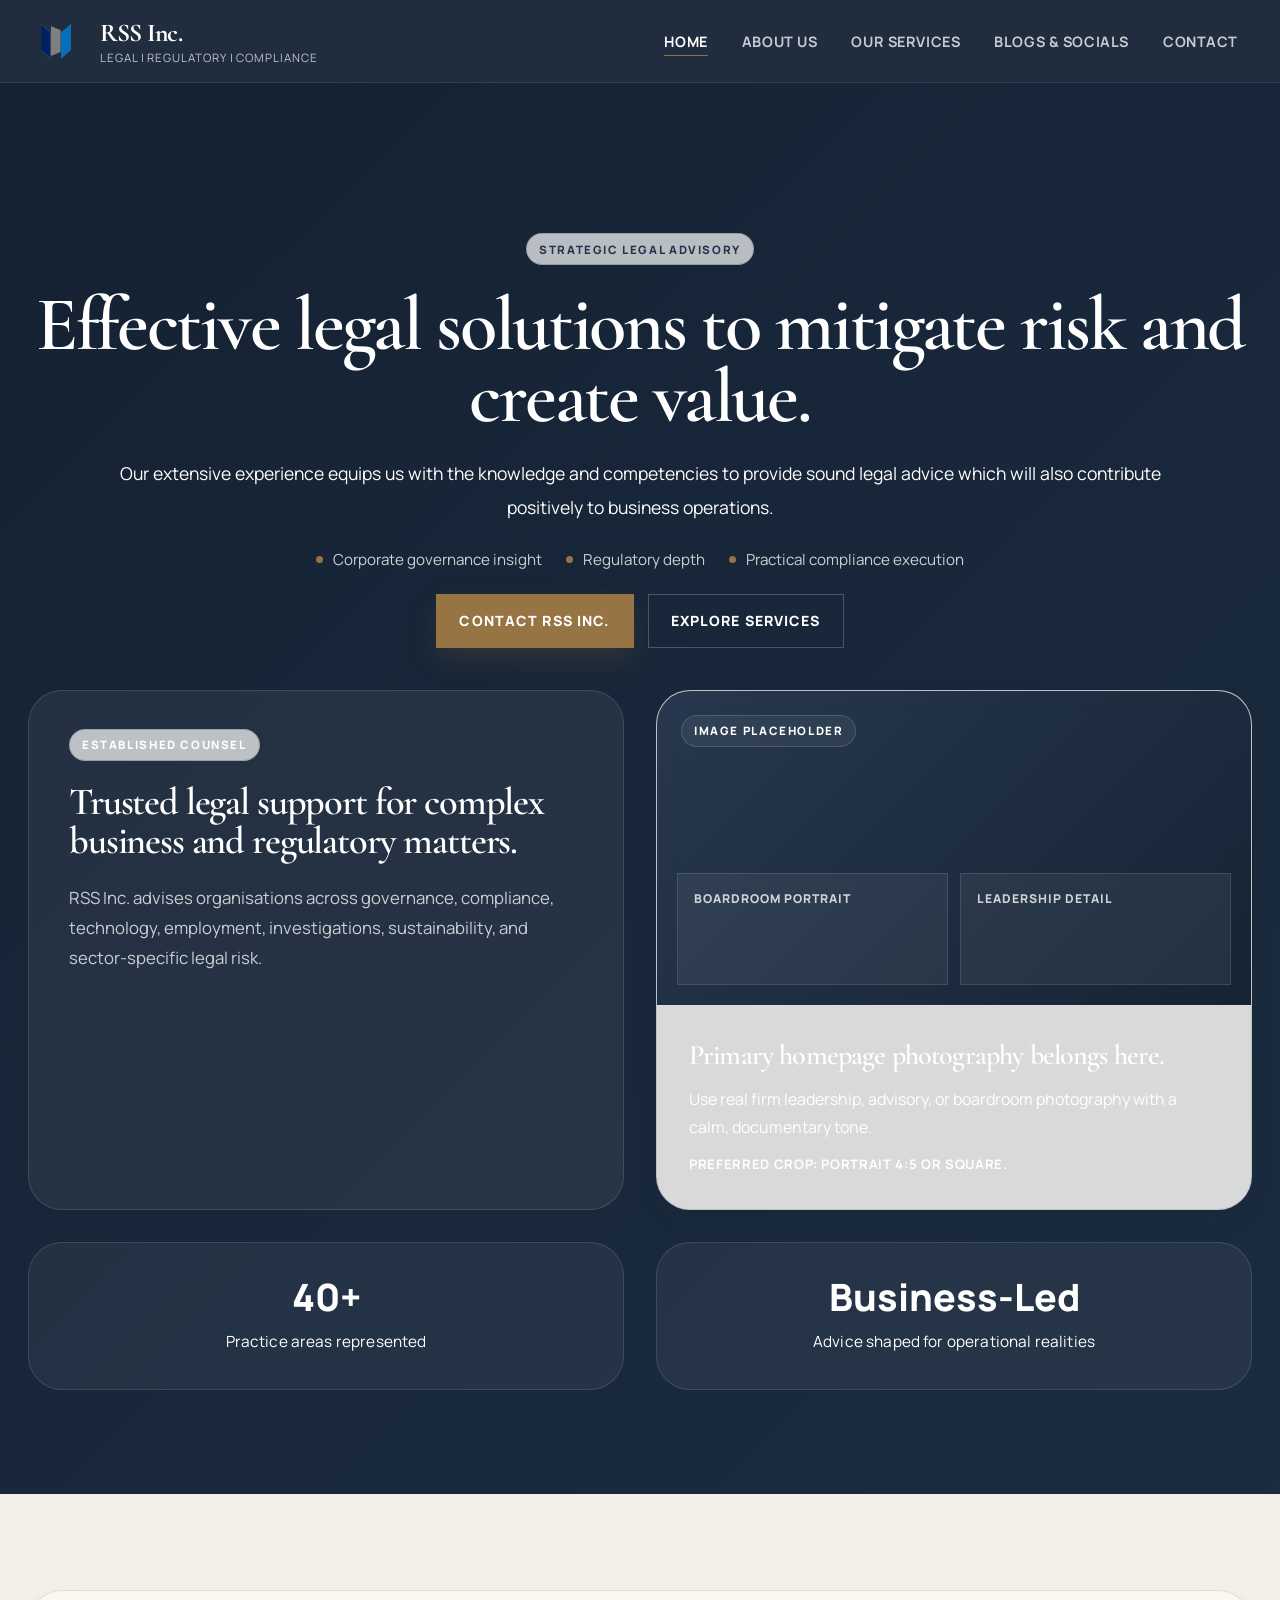
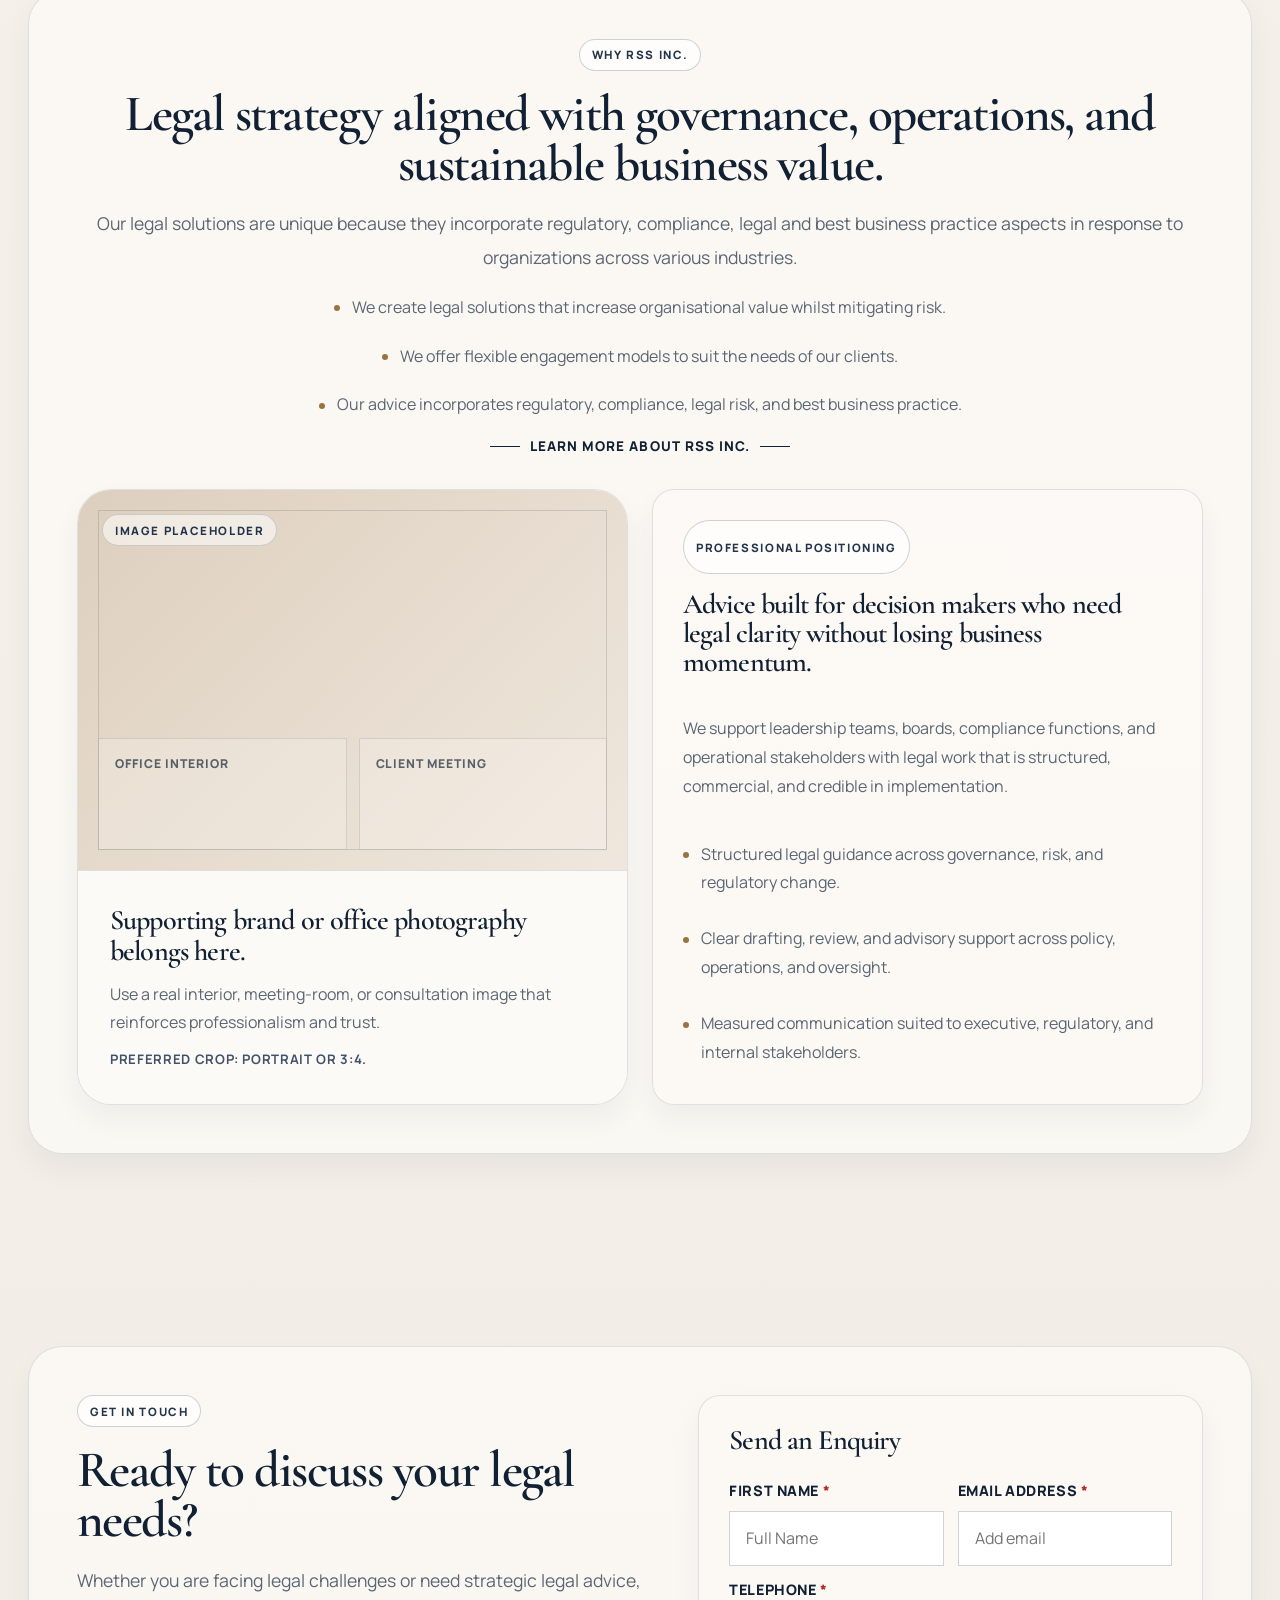
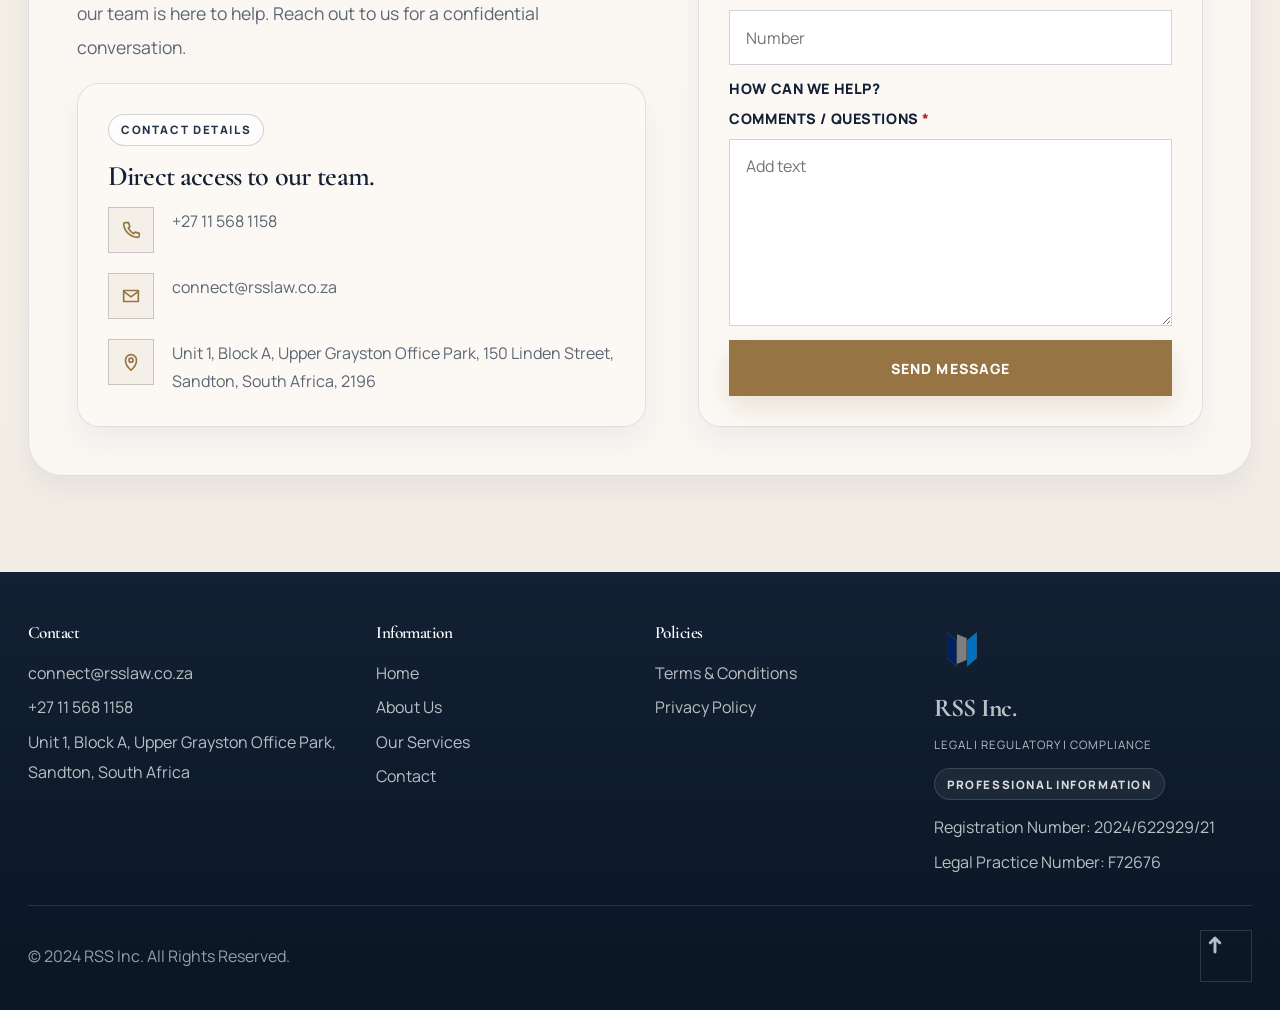
==== commit 06c7dab5: "Add CMS authentication bridge, login page, and JavaScript functionality - Created cms-auth-bridge.js" ====
--- a/index.html
+++ b/index.html
@@ -34,6 +34,7 @@
           <a href="index.html">Home</a>
           <a href="about.html">About Us</a>
           <a href="services.html">Our Services</a>
+          <a href="blogs-and-socials.html">Blogs &amp; Socials</a>
           <a href="contact.html">Contact</a>
         </nav>
       </div>
--- a/styles.css
+++ b/styles.css
@@ -358,8 +358,21 @@
   border-color: rgba(255, 255, 255, 0.22);
 }
 
+.hero .button-secondary,
+.page-hero .button-secondary {
+  color: var(--white);
+  border-color: rgba(255, 255, 255, 0.22);
+}
+
 .section-dark .button-secondary:hover,
 .section-dark .button-secondary:focus-visible {
+  background: rgba(255, 255, 255, 0.06);
+}
+
+.hero .button-secondary:hover,
+.hero .button-secondary:focus-visible,
+.page-hero .button-secondary:hover,
+.page-hero .button-secondary:focus-visible {
   background: rgba(255, 255, 255, 0.06);
 }
 
@@ -458,10 +471,24 @@
 }
 
 .hero-actions {
-  display: grid;
-  justify-items: center;
+  display: flex;
+  justify-content: center;
+  align-items: center;
+  flex-wrap: wrap;
   width: 100%;
   gap: 14px;
+}
+
+.page-actions {
+  display: inline-flex;
+  align-items: center;
+  justify-content: center;
+  gap: 12px;
+  flex-wrap: wrap;
+}
+
+.page-hero-copy .page-actions {
+  margin-top: 4px;
 }
 
 .hero-panel {
@@ -672,6 +699,262 @@
   max-width: 700px;
 }
 
+.blogs-socials-page .page-hero-copy {
+  max-width: 860px;
+  justify-items: start;
+  text-align: left;
+}
+
+.blogs-socials-page .page-hero-copy p {
+  max-width: 68ch;
+}
+
+.all-articles-hero .page-hero-grid {
+  align-items: center;
+}
+
+.all-articles-page .page-hero-copy {
+  max-width: 860px;
+  justify-items: start;
+  text-align: left;
+}
+
+.all-articles-page .page-hero-copy p {
+  max-width: 68ch;
+}
+
+.services-page .page-hero .page-hero-grid {
+  grid-template-columns: 1fr;
+  gap: 34px;
+}
+
+.services-page .page-hero-copy {
+  justify-items: center;
+  margin-inline: auto;
+  text-align: center;
+}
+
+.services-page .page-hero-copy p {
+  max-width: 860px;
+}
+
+.services-page .page-hero .stack-layout {
+  display: grid;
+  grid-template-columns: repeat(2, minmax(0, 1fr));
+  gap: 24px;
+  align-items: stretch;
+}
+
+.services-page .page-hero .stack-layout > * {
+  height: 100%;
+}
+
+.services-page .page-hero .stack-layout .image-placeholder,
+.services-page .page-hero .stack-layout .intro-card {
+  width: 100%;
+  min-height: 520px;
+}
+
+.services-page .page-hero .stack-layout .image-placeholder {
+  display: grid;
+  grid-template-rows: minmax(0, 1fr) auto;
+  margin: 0;
+}
+
+.contact-page .page-hero .page-hero-grid {
+  grid-template-columns: 1fr;
+  gap: 34px;
+}
+
+.contact-page .page-hero-copy {
+  justify-items: center;
+  margin-inline: auto;
+  text-align: center;
+}
+
+.contact-page .page-hero-copy p {
+  max-width: 860px;
+}
+
+.contact-page .page-hero .stack-layout {
+  display: grid;
+  grid-template-columns: repeat(2, minmax(0, 1fr));
+  gap: 24px;
+  align-items: stretch;
+}
+
+.contact-page .page-hero .stack-layout > * {
+  height: 100%;
+}
+
+.contact-page .page-hero .stack-layout .image-placeholder,
+.contact-page .page-hero .stack-layout .intro-card {
+  width: 100%;
+  min-height: 520px;
+}
+
+.contact-page .page-hero .stack-layout .image-placeholder {
+  display: grid;
+  grid-template-rows: minmax(0, 1fr) auto;
+  margin: 0;
+}
+
+.contact-page-hero {
+  padding-bottom: 58px;
+}
+
+.contact-hero-wrap {
+  display: grid;
+  grid-template-columns: minmax(0, 1.1fr) minmax(320px, 0.9fr);
+  gap: 28px;
+  padding: 42px;
+  background: var(--hero-bg);
+  border-color: var(--line-inverse);
+  box-shadow: 0 28px 58px rgba(11, 22, 36, 0.24);
+}
+
+.contact-hero-intro {
+  display: grid;
+  gap: 18px;
+  align-content: center;
+}
+
+.contact-hero-intro h1,
+.contact-hero-intro p {
+  color: var(--white);
+}
+
+.contact-hero-intro p {
+  max-width: 64ch;
+}
+
+.contact-hero-meta {
+  display: grid;
+  gap: 18px;
+}
+
+.contact-meta-card {
+  display: grid;
+  gap: 12px;
+  padding: 24px;
+  border: 1px solid var(--line-inverse);
+  background: rgba(255, 255, 255, 0.06);
+}
+
+.contact-meta-card h3,
+.contact-meta-card p {
+  color: var(--white);
+}
+
+.contact-meta-card p {
+  font-size: 0.95rem;
+  line-height: 1.72;
+}
+
+.contact-page-section {
+  padding-top: 36px;
+}
+
+.contact-main-layout {
+  display: grid;
+  grid-template-columns: minmax(0, 1.08fr) minmax(360px, 0.92fr);
+  gap: 28px;
+  align-items: start;
+}
+
+.contact-form-card {
+  padding: 34px;
+  gap: 14px;
+}
+
+.contact-form-card h2 {
+  font-size: clamp(2rem, 3.1vw, 2.9rem);
+}
+
+.contact-form-card > p {
+  max-width: 60ch;
+}
+
+.contact-form-card .contact-form {
+  gap: 16px;
+}
+
+.contact-form-card .button {
+  width: 100%;
+  margin-top: 6px;
+}
+
+.contact-side-stack {
+  display: grid;
+  gap: 24px;
+}
+
+.contact-direct-card {
+  padding: 32px;
+  gap: 16px;
+}
+
+.contact-direct-list {
+  gap: 0;
+}
+
+.contact-direct-list li {
+  gap: 14px;
+  padding: 14px 0;
+  border-top: 1px solid var(--line);
+}
+
+.contact-direct-list li:first-child {
+  padding-top: 0;
+  border-top: 0;
+}
+
+.contact-direct-list a,
+.contact-direct-list span:last-child {
+  color: var(--text);
+}
+
+.contact-direct-list a:hover,
+.contact-direct-list a:focus-visible {
+  color: var(--accent-deep);
+}
+
+.contact-map-card {
+  overflow: hidden;
+  padding: 0;
+  gap: 0;
+}
+
+.contact-map-card .map-card-copy {
+  padding: 28px 30px;
+}
+
+.contact-map-card iframe {
+  min-height: 310px;
+}
+
+.contact-help-section {
+  padding-top: 18px;
+}
+
+.contact-help-grid {
+  display: grid;
+  grid-template-columns: repeat(3, minmax(0, 1fr));
+  gap: 24px;
+}
+
+.contact-help-grid .detail-card {
+  padding: 30px;
+  transition: border-color var(--transition), box-shadow var(--transition), transform var(--transition);
+}
+
+.contact-help-grid .detail-card:hover,
+.contact-help-grid .detail-card:focus-within {
+  transform: translateY(-2px);
+  border-color: var(--line-strong);
+  box-shadow: var(--shadow-md);
+}
+
 .section-heading,
 .intro-copy,
 .about-copy,
@@ -685,6 +968,22 @@
 .section-heading {
   max-width: 920px;
   margin-bottom: 48px;
+}
+
+.section-heading.text-light {
+  justify-items: center;
+  margin-inline: auto;
+  text-align: center;
+}
+
+.section-heading-centered {
+  justify-items: center;
+  margin-inline: auto;
+  text-align: center;
+}
+
+.section-heading.text-light h2 {
+  color: var(--white);
 }
 
 .section-heading p,
@@ -708,6 +1007,78 @@
   grid-template-columns: minmax(0, 1.06fr) minmax(340px, 0.94fr);
   gap: 52px;
   align-items: start;
+}
+
+.contact-page-grid {
+  grid-template-columns: 1fr;
+  gap: 28px;
+}
+
+.about-layout {
+  grid-template-columns: minmax(0, 1fr);
+  gap: 32px;
+}
+
+.about-layout > * {
+  width: 100%;
+}
+
+.about-layout .about-copy p,
+.about-layout .quote-block p,
+.about-layout .content-list {
+  max-width: none;
+}
+
+.about-layout .about-copy {
+  justify-items: center;
+  text-align: center;
+}
+
+.about-advisory-layout {
+  grid-template-columns: repeat(2, minmax(0, 1fr));
+  gap: 24px;
+  align-items: stretch;
+}
+
+.about-advisory-layout > * {
+  width: 100%;
+  height: 100%;
+}
+
+.about-advisory-layout > :not(.client-expectations-card) {
+  min-height: 520px;
+}
+
+.about-advisory-layout .image-placeholder {
+  display: grid;
+  grid-template-rows: minmax(0, 1fr) auto;
+  margin: 0;
+}
+
+.about-advisory-layout .advisory-pill {
+  display: inline-flex;
+  align-items: center;
+  justify-content: center;
+  width: 240px;
+  min-width: 240px;
+  min-height: 32px;
+  padding: 0 12px;
+  text-align: center;
+}
+
+.about-advisory-layout .advisory-standard-card {
+  gap: 24px;
+}
+
+.about-advisory-layout .advisory-standard-card .advisory-pill {
+  width: fit-content;
+  min-width: 0;
+  height: 32px;
+  min-height: 32px;
+}
+
+.about-advisory-layout .client-expectations-card {
+  grid-column: 1 / -1;
 }
 
 .contact-grid {
@@ -755,6 +1126,181 @@
   padding: 30px;
   border-radius: var(--radius-md);
   box-shadow: var(--shadow-sm);
+}
+
+.social-links-grid {
+  display: grid;
+  grid-template-columns: repeat(auto-fit, minmax(210px, 1fr));
+  gap: 20px;
+}
+
+.social-profile-card {
+  gap: 18px;
+  border-color: var(--line);
+  transition: border-color var(--transition), box-shadow var(--transition), transform var(--transition);
+}
+
+.social-profile-card:hover,
+.social-profile-card:focus-within {
+  border-color: var(--line-strong);
+  box-shadow: var(--shadow-md);
+  transform: translateY(-1px);
+}
+
+.social-profile-head {
+  display: flex;
+  align-items: center;
+  gap: 12px;
+}
+
+.social-profile-head h3 {
+  font-size: clamp(1.18rem, 1.8vw, 1.5rem);
+}
+
+.social-profile-icon {
+  display: inline-flex;
+  align-items: center;
+  justify-content: center;
+  width: 42px;
+  height: 42px;
+  border: 1px solid var(--line-strong);
+  background: var(--surface-strong);
+  color: var(--accent-deep);
+}
+
+.social-profile-icon svg {
+  width: 20px;
+  height: 20px;
+}
+
+.social-profile-icon svg path,
+.social-profile-icon svg circle,
+.social-profile-icon svg rect {
+  fill: none;
+  stroke: currentColor;
+  stroke-width: 1.8;
+  stroke-linecap: round;
+  stroke-linejoin: round;
+}
+
+.social-profile-card .button-link {
+  justify-content: flex-start;
+}
+
+.blogs-socials-page .social-profile-card {
+  padding: 28px;
+}
+
+.blogs-socials-page .social-profile-card p {
+  line-height: 1.72;
+}
+
+.blogs-socials-page .social-profile-card .button-link {
+  margin-top: auto;
+}
+
+.videos-grid {
+  display: grid;
+  grid-template-columns: repeat(3, minmax(0, 1fr));
+  gap: 24px;
+}
+
+.video-card {
+  gap: 14px;
+}
+
+.video-card h3,
+.article-entry h3 {
+  line-height: 1.08;
+}
+
+.video-card p,
+.article-entry p {
+  line-height: 1.74;
+}
+
+.video-thumb {
+  display: block;
+  width: 100%;
+  overflow: hidden;
+  border: 1px solid var(--line-inverse);
+}
+
+.video-thumb img {
+  width: 100%;
+  height: 100%;
+  min-height: 180px;
+  object-fit: cover;
+  transition: transform var(--transition), opacity var(--transition);
+}
+
+.video-card:hover .video-thumb img,
+.video-card:focus-within .video-thumb img {
+  transform: scale(1.02);
+  opacity: 0.92;
+}
+
+.video-card .button-link {
+  justify-content: flex-start;
+}
+
+.articles-grid .detail-card {
+  gap: 12px;
+}
+
+.all-articles-section .section-heading {
+  margin-bottom: 30px;
+}
+
+.all-articles-grid {
+  row-gap: 26px;
+}
+
+.article-entry {
+  gap: 14px;
+}
+
+.article-entry h3 {
+  font-size: clamp(1.32rem, 2vw, 1.7rem);
+}
+
+.article-entry p {
+  line-height: 1.72;
+}
+
+.article-read-link {
+  justify-self: start;
+  margin-top: 4px;
+}
+
+.blogs-socials-page .section-action,
+.all-articles-page .section-action {
+  display: flex;
+  justify-content: center;
+  align-items: center;
+  margin-top: 42px;
+}
+
+.blogs-socials-page .section-action .button,
+.all-articles-page .section-action .button {
+  min-width: 188px;
+}
+
+.all-articles-page .article-entry {
+  padding: 28px;
+}
+
+.article-meta {
+  margin-top: auto;
+  color: var(--text-soft);
+  font-size: 0.85rem;
+  font-weight: 700;
+  letter-spacing: 0.04em;
+  text-transform: uppercase;
+}
+
+.article-meta time {
+  color: inherit;
 }
 
 .section-dark .feature-card,
@@ -851,18 +1397,109 @@
   align-content: start;
 }
 
+.contact-sidebar {
+  display: grid;
+  grid-template-columns: repeat(2, minmax(0, 1fr));
+  gap: 24px;
+  align-content: start;
+}
+
+.contact-panel-compact {
+  gap: 18px;
+}
+
+.contact-panel-intro {
+  max-width: none;
+}
+
 .contact-form {
   display: grid;
-  gap: 18px;
+  gap: 14px;
+}
+
+.login-page-hero .page-hero-grid {
+  align-items: center;
+}
+
+.login-page .page-hero-copy {
+  max-width: 860px;
+  justify-items: start;
+  text-align: left;
+}
+
+.login-page .page-hero-copy p {
+  max-width: 70ch;
+}
+
+.login-page .page-hero-copy .lead {
+  line-height: 1.84;
+}
+
+.login-access-note {
+  margin-top: 2px;
+  padding-left: 14px;
+  border-left: 2px solid rgba(255, 255, 255, 0.36);
+  color: rgba(255, 255, 255, 0.84);
+  font-size: 0.9rem;
+  letter-spacing: 0.04em;
+  text-transform: uppercase;
+}
+
+.login-form-card {
+  max-width: 560px;
+  justify-self: end;
+  gap: 14px;
+}
+
+.login-form-card .button {
+  width: 100%;
+  margin-top: 2px;
+}
+
+.cms-login-form {
+  gap: 14px;
+}
+
+.cms-login-form input[aria-invalid="true"] {
+  border-color: rgba(151, 116, 67, 0.9);
+  box-shadow: 0 0 0 3px rgba(151, 116, 67, 0.14);
+}
+
+.form-error {
+  min-height: 1.15rem;
+  margin: 0;
+  color: var(--accent-deep);
+  font-size: 0.8rem;
+  font-weight: 700;
+  letter-spacing: 0.02em;
+}
+
+.login-form-note {
+  margin-top: 6px;
+  color: var(--text-soft);
+  font-size: 0.86rem;
+  line-height: 1.6;
+}
+
+.login-page .site-footer {
+  margin-top: 0;
 }
 
 .field-grid {
   display: grid;
-  gap: 18px;
+  gap: 14px;
 }
 
 .two-col {
   grid-template-columns: repeat(2, minmax(0, 1fr));
+}
+
+.three-col {
+  grid-template-columns: repeat(3, minmax(0, 1fr));
+}
+
+.compact-fields label {
+  gap: 8px;
 }
 
 label {
@@ -904,8 +1541,17 @@
 }
 
 textarea {
-  min-height: 170px;
+  min-height: 128px;
   resize: vertical;
+}
+
+.contact-page .form-card:not(.contact-form-card) {
+  gap: 14px;
+  padding: 28px;
+}
+
+.contact-page .form-card h3 {
+  margin-bottom: 4px;
 }
 
 .captcha-shell {
@@ -913,7 +1559,7 @@
   align-items: center;
   justify-content: space-between;
   gap: 18px;
-  padding: 16px 18px;
+  padding: 12px 16px;
   border: 1px solid var(--line);
   background: var(--surface-muted);
 }
@@ -989,6 +1635,31 @@
   display: none;
 }
 
+.contact-list-compact {
+  gap: 0;
+}
+
+.contact-list-compact li {
+  gap: 14px;
+  padding: 14px 0;
+  border-top: 1px solid var(--line);
+}
+
+.contact-list-compact li:first-child {
+  padding-top: 0;
+  border-top: 0;
+}
+
+.contact-list-compact a,
+.contact-list-compact span:last-child {
+  color: var(--text);
+}
+
+.contact-list-compact a:hover,
+.contact-list-compact a:focus-visible {
+  color: var(--accent-deep);
+}
+
 .service-intro-card {
   padding: 34px;
 }
@@ -1017,6 +1688,10 @@
   grid-template-columns: minmax(0, 1fr) 320px;
   gap: 30px;
   align-items: start;
+}
+
+.services-page .services-layout {
+  grid-template-columns: 320px minmax(0, 1fr);
 }
 
 .image-placeholder {
@@ -1144,11 +1819,20 @@
   gap: 22px;
 }
 
+.services-main > [id] {
+  scroll-margin-top: clamp(140px, 24vh, 240px);
+}
+
 .services-sidebar {
   position: sticky;
-  top: 108px;
+  top: 82px;
   display: grid;
   gap: 16px;
+  height: fit-content;
+}
+
+.services-page .services-sidebar {
+  order: -1;
 }
 
 .sidebar-card a {
@@ -1264,10 +1948,23 @@
   box-shadow: var(--shadow-sm);
 }
 
+.contact-location-card {
+  display: grid;
+  gap: 0;
+  padding: 0;
+}
+
+.map-card-copy {
+  display: grid;
+  gap: 14px;
+  padding: 28px 30px;
+  border-bottom: 1px solid var(--line);
+}
+
 .map-card iframe {
   display: block;
   width: 100%;
-  min-height: 320px;
+  min-height: 260px;
   border: 0;
 }
 
@@ -1422,6 +2119,27 @@
   }
 
   .practice-grid {
+    grid-template-columns: repeat(2, minmax(0, 1fr));
+  }
+
+  .services-page .page-hero .page-hero-grid {
+    grid-template-columns: 1fr;
+  }
+
+  .contact-page .page-hero .page-hero-grid {
+    grid-template-columns: 1fr;
+  }
+
+  .videos-grid {
+    grid-template-columns: repeat(2, minmax(0, 1fr));
+  }
+
+  .contact-hero-wrap,
+  .contact-main-layout {
+    grid-template-columns: 1fr;
+  }
+
+  .contact-help-grid {
     grid-template-columns: repeat(2, minmax(0, 1fr));
   }
 }
@@ -1488,6 +2206,73 @@
     position: static;
   }
 
+  .services-page .page-hero .stack-layout {
+    grid-template-columns: 1fr;
+  }
+
+  .contact-page .page-hero .stack-layout {
+    grid-template-columns: 1fr;
+  }
+
+  .login-page .page-hero-copy {
+    justify-items: center;
+    text-align: center;
+  }
+
+  .blogs-socials-page .page-hero-copy,
+  .all-articles-page .page-hero-copy {
+    justify-items: center;
+    margin-inline: auto;
+    text-align: center;
+  }
+
+  .blogs-socials-page .page-hero-copy p,
+  .all-articles-page .page-hero-copy p {
+    max-width: 72ch;
+  }
+
+  .login-form-card {
+    max-width: none;
+    justify-self: stretch;
+  }
+
+  .videos-grid {
+    grid-template-columns: 1fr;
+  }
+
+  .all-articles-section .section-heading {
+    margin-bottom: 24px;
+  }
+
+  .blogs-socials-page .section-heading,
+  .all-articles-page .section-heading {
+    margin-bottom: 36px;
+  }
+
+  .blogs-socials-page .section-action,
+  .all-articles-page .section-action {
+    margin-top: 34px;
+  }
+
+  .contact-hero-wrap,
+  .contact-form-card,
+  .contact-direct-card {
+    padding: 28px;
+  }
+
+  .contact-map-card .map-card-copy {
+    padding: 24px 26px;
+  }
+
+  .contact-help-grid {
+    grid-template-columns: 1fr;
+  }
+
+  .contact-sidebar,
+  .three-col {
+    grid-template-columns: 1fr;
+  }
+
   .hero {
     padding-top: 136px;
   }
@@ -1551,8 +2336,39 @@
     padding-top: 122px;
   }
 
+  .blogs-socials-page .social-profile-card,
+  .all-articles-page .article-entry,
+  .login-form-card {
+    padding: 24px;
+  }
+
+  .blogs-socials-page .section-heading,
+  .all-articles-page .section-heading {
+    margin-bottom: 30px;
+  }
+
+  .blogs-socials-page .section-action .button,
+  .all-articles-page .section-action .button {
+    width: 100%;
+    min-width: 0;
+  }
+
   .brand-copy strong {
     font-size: 1.38rem;
+  }
+
+  .contact-hero-wrap,
+  .contact-form-card,
+  .contact-direct-card {
+    padding: 22px;
+  }
+
+  .contact-map-card .map-card-copy {
+    padding: 20px 22px;
+  }
+
+  .contact-help-grid .detail-card {
+    padding: 24px;
   }
 
   .brand-copy small {
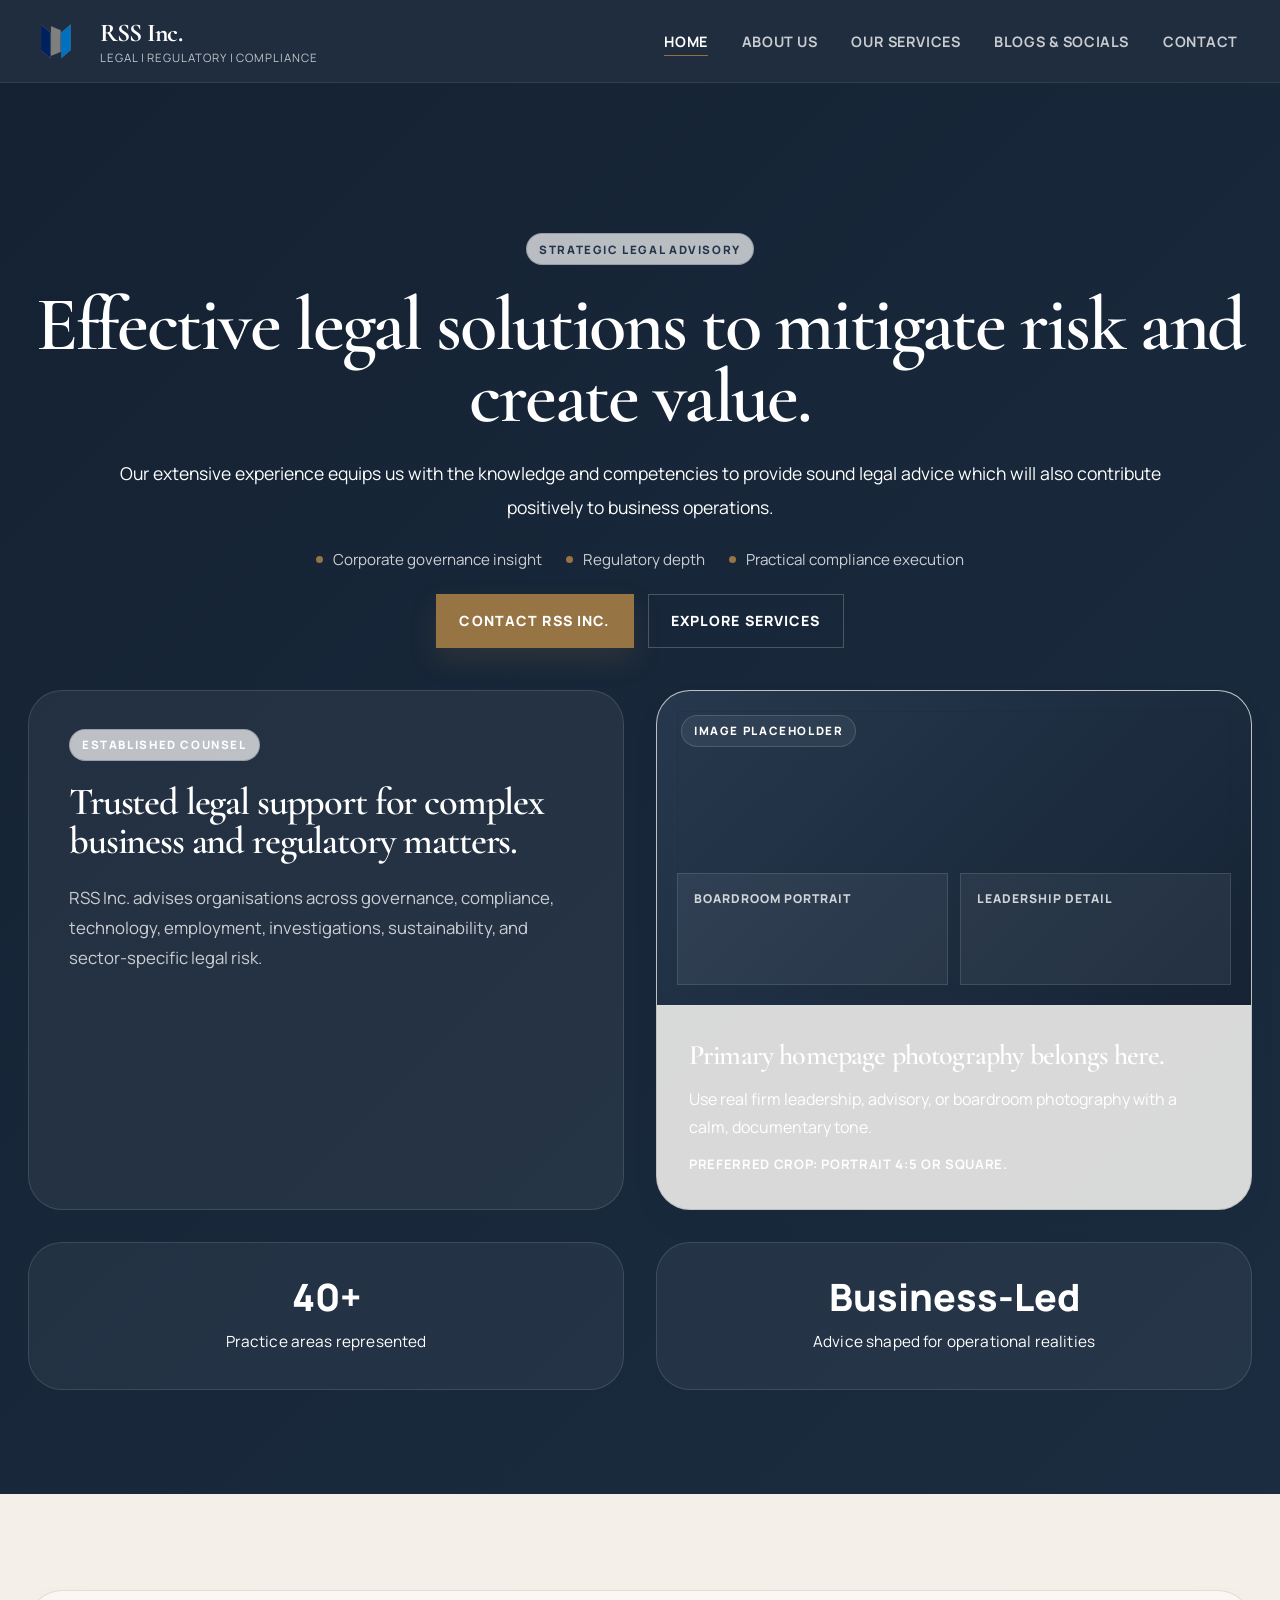
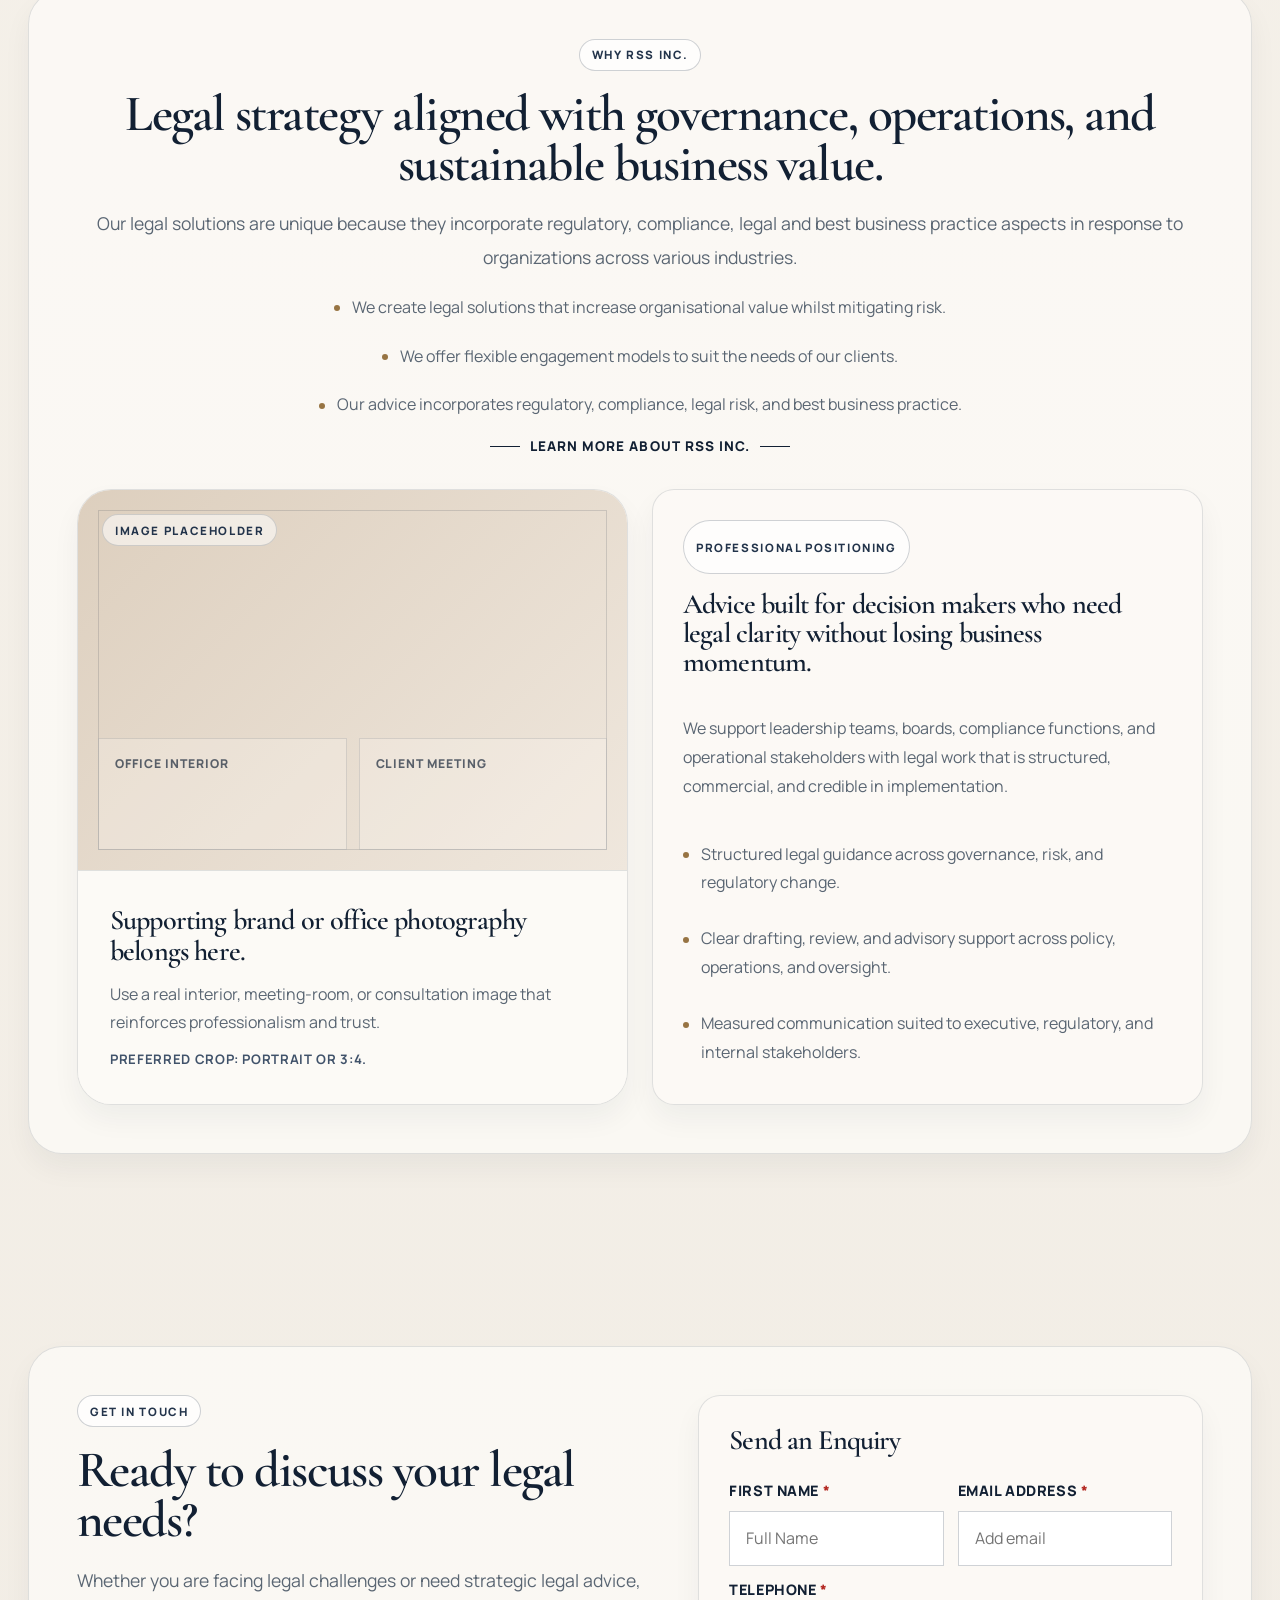
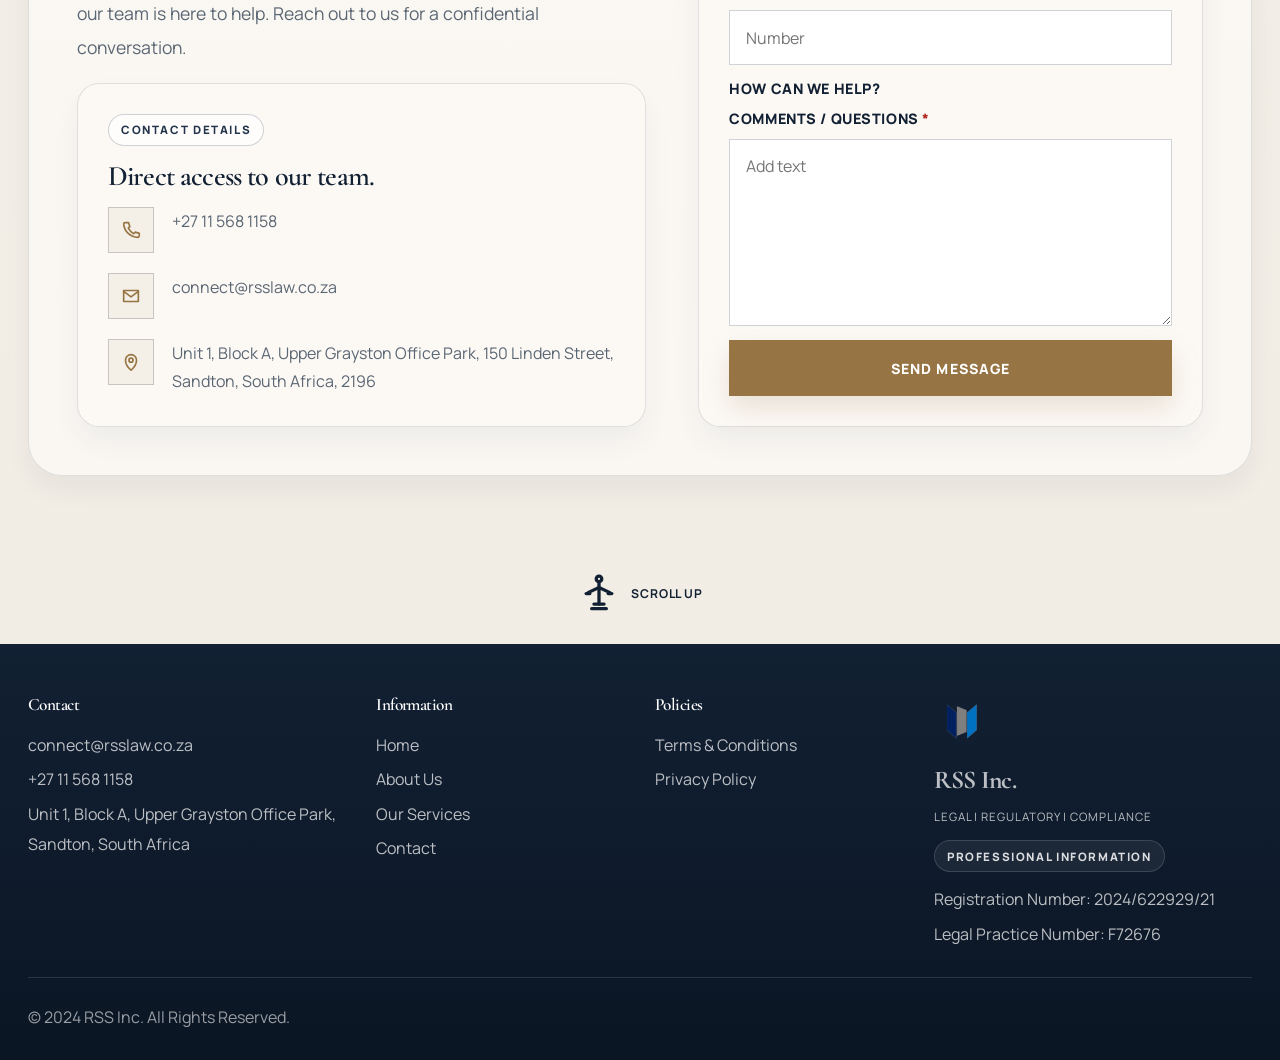
==== commit 5fefb8a1: "Add scroll-to-top button and enhance service descriptions - Introduced a new scroll-to-top button in" ====
--- a/index.html
+++ b/index.html
@@ -215,6 +215,21 @@
       </section>
     </main>
 
+    <div class="container-wide services-pre-footer-top">
+      <a class="scroll-top" href="#top" aria-label="Back to top">
+        <svg viewBox="0 0 24 24" aria-hidden="true" focusable="false">
+          <circle cx="12" cy="3.75" r="1.5"></circle>
+          <path d="M12 6v11.5"></path>
+          <path d="M6 11.25 12 8.5l6 2.75"></path>
+          <path d="M5 11.75h2"></path>
+          <path d="M17 11.75h2"></path>
+          <path d="M9.25 17.5h5.5"></path>
+          <path d="M8 20h8"></path>
+        </svg>
+        <span class="scroll-top-label">Scroll up</span>
+      </a>
+    </div>
+
     <footer class="site-footer">
       <div class="container-wide footer-grid">
         <div>
@@ -263,11 +278,6 @@
       </div>
       <div class="container-wide footer-bottom">
         <p>&copy; 2024 RSS Inc. All Rights Reserved.</p>
-        <a class="scroll-top" href="#top" aria-label="Back to top">
-          <svg viewBox="0 0 24 24" aria-hidden="true" focusable="false">
-            <path d="M12 4.75a1.25 1.25 0 0 1 .88.37l4 4a1.25 1.25 0 1 1-1.76 1.76l-1.87-1.87V18a1.25 1.25 0 1 1-2.5 0V9.01l-1.87 1.87a1.25 1.25 0 1 1-1.76-1.76l4-4A1.25 1.25 0 0 1 12 4.75Z"></path>
-          </svg>
-        </a>
       </div>
     </footer>
   </div>
--- a/styles.css
+++ b/styles.css
@@ -1683,6 +1683,29 @@
   gap: 14px;
 }
 
+.service-intro-card,
+.service-card {
+  display: flex;
+  flex-direction: column;
+  gap: 18px;
+}
+
+.service-card-copy,
+.service-intro-copy {
+  display: flex;
+  flex-direction: column;
+  gap: 14px;
+}
+
+.service-card-action {
+  margin-top: auto;
+  padding-top: 4px;
+}
+
+.service-card-action .button {
+  min-height: 48px;
+}
+
 .services-layout {
   display: grid;
   grid-template-columns: minmax(0, 1fr) 320px;
@@ -1831,6 +1854,12 @@
   height: fit-content;
 }
 
+.services-sidebar .sidebar-card {
+  max-height: calc(100vh - 106px);
+  overflow-y: auto;
+  scrollbar-gutter: stable;
+}
+
 .services-page .services-sidebar {
   order: -1;
 }
@@ -2030,19 +2059,62 @@
   display: inline-flex;
   align-items: center;
   justify-content: center;
-  width: 52px;
-  height: 52px;
-  border: 1px solid rgba(255, 255, 255, 0.14);
+  width: auto;
+  height: auto;
+  padding: 0;
+  border: 0;
   color: var(--white);
 }
 
 .scroll-top svg {
-  width: 28px;
-  height: 28px;
-}
-
-.scroll-top svg path {
-  fill: currentColor;
+  width: 44px;
+  height: 44px;
+}
+
+.scroll-top svg * {
+  fill: none;
+  stroke: currentColor;
+  stroke-width: 1.8;
+  stroke-linecap: round;
+  stroke-linejoin: round;
+}
+
+.services-pre-footer-top {
+  display: flex;
+  justify-content: center;
+  padding-bottom: 28px;
+}
+
+.services-pre-footer-top .scroll-top {
+  display: inline-flex;
+  align-items: center;
+  gap: 10px;
+  color: var(--navy);
+  font-weight: 700;
+  letter-spacing: 0.06em;
+  text-transform: uppercase;
+  animation: scrollTopBounce 1.6s ease-in-out infinite;
+}
+
+.services-pre-footer-top .scroll-top-label {
+  font-size: 0.76rem;
+  line-height: 1;
+}
+
+@keyframes scrollTopBounce {
+  0%,
+  100% {
+    transform: translateY(0);
+  }
+  40% {
+    transform: translateY(-5px);
+  }
+  65% {
+    transform: translateY(0);
+  }
+  82% {
+    transform: translateY(-2px);
+  }
 }
 
 .reveal {
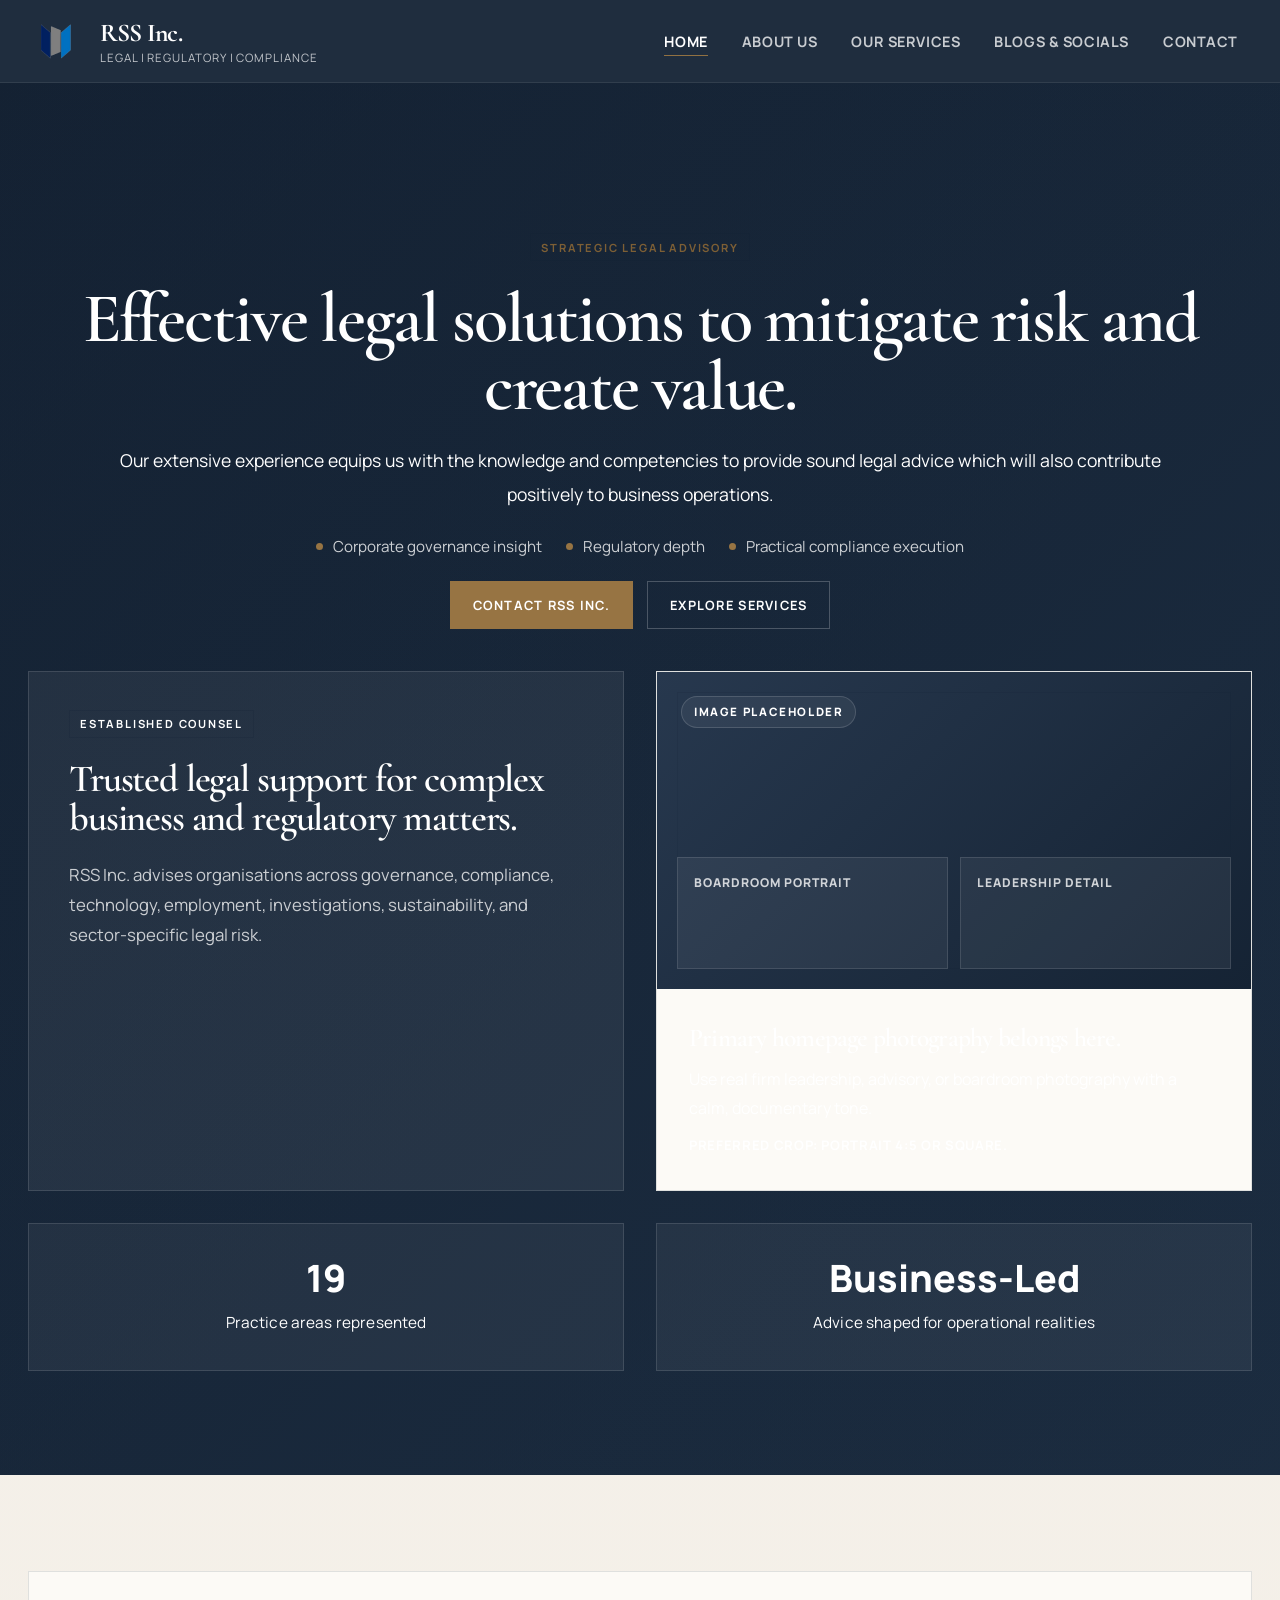
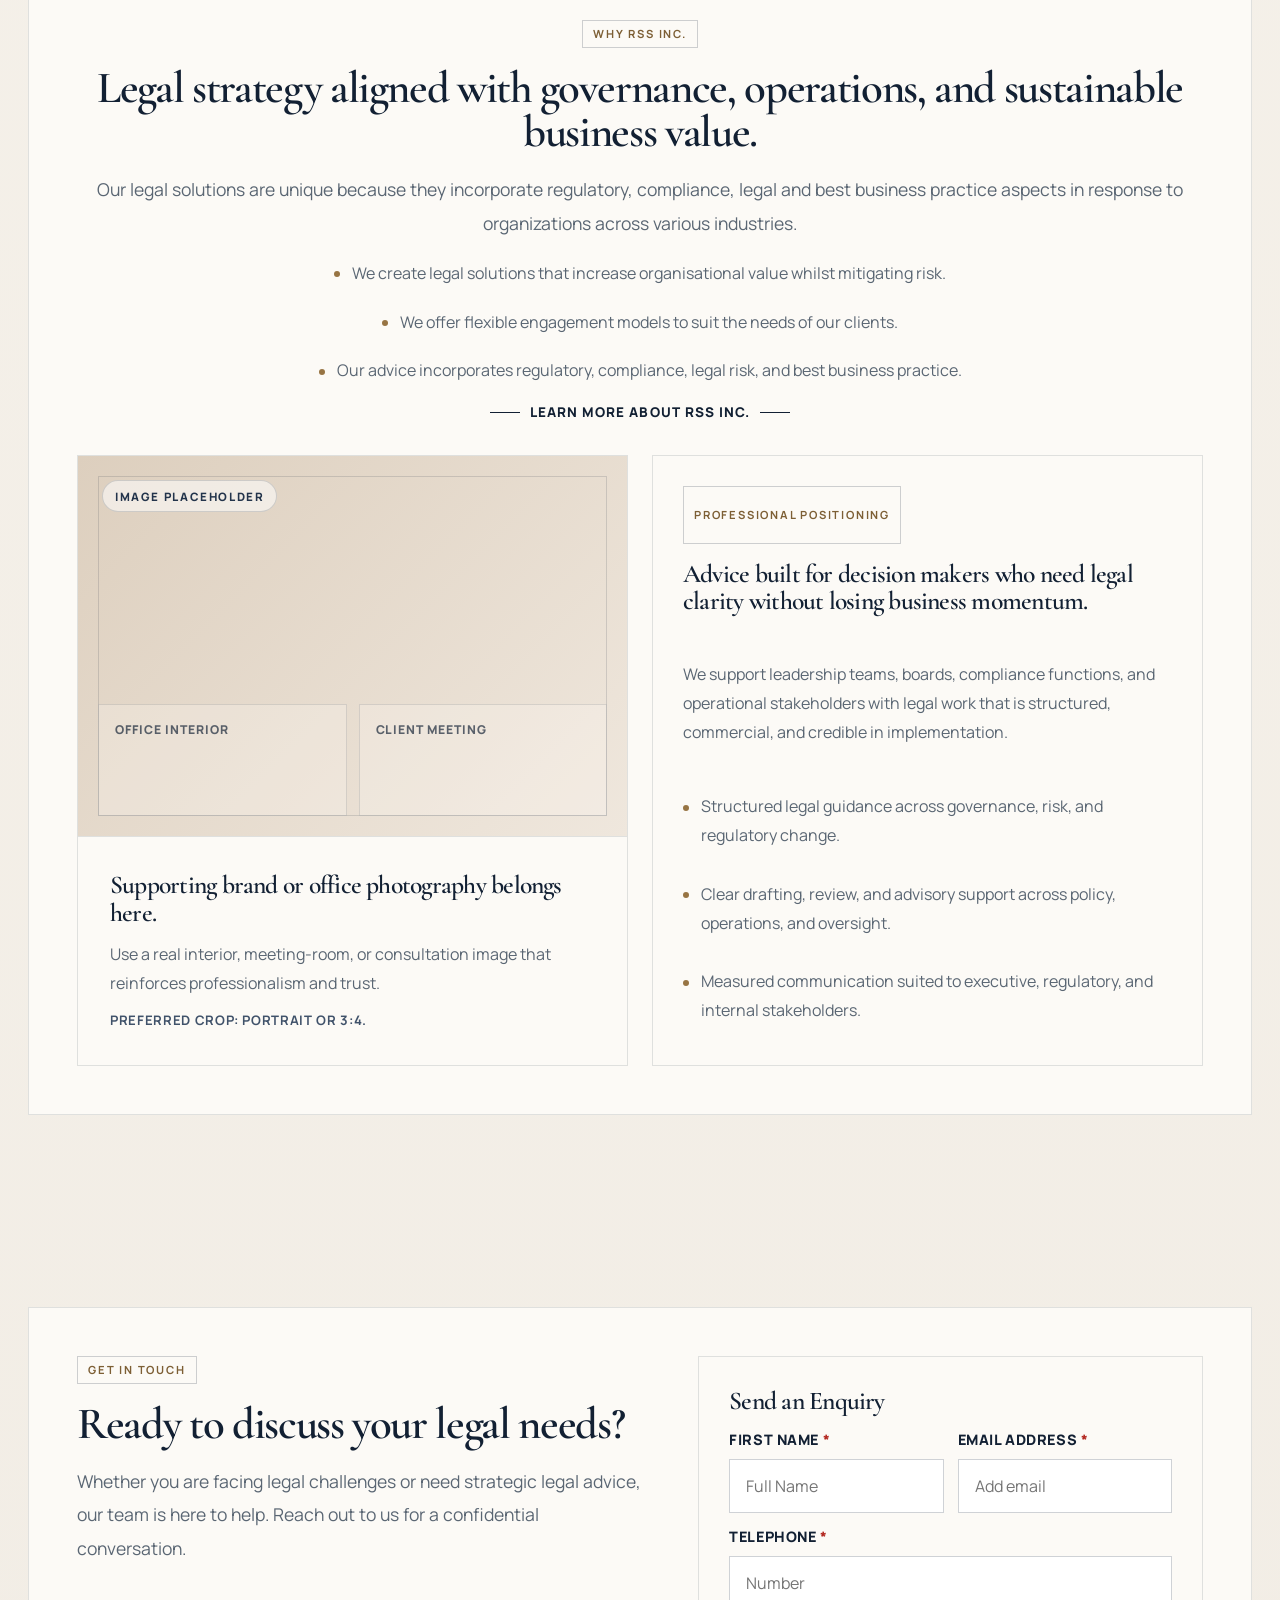
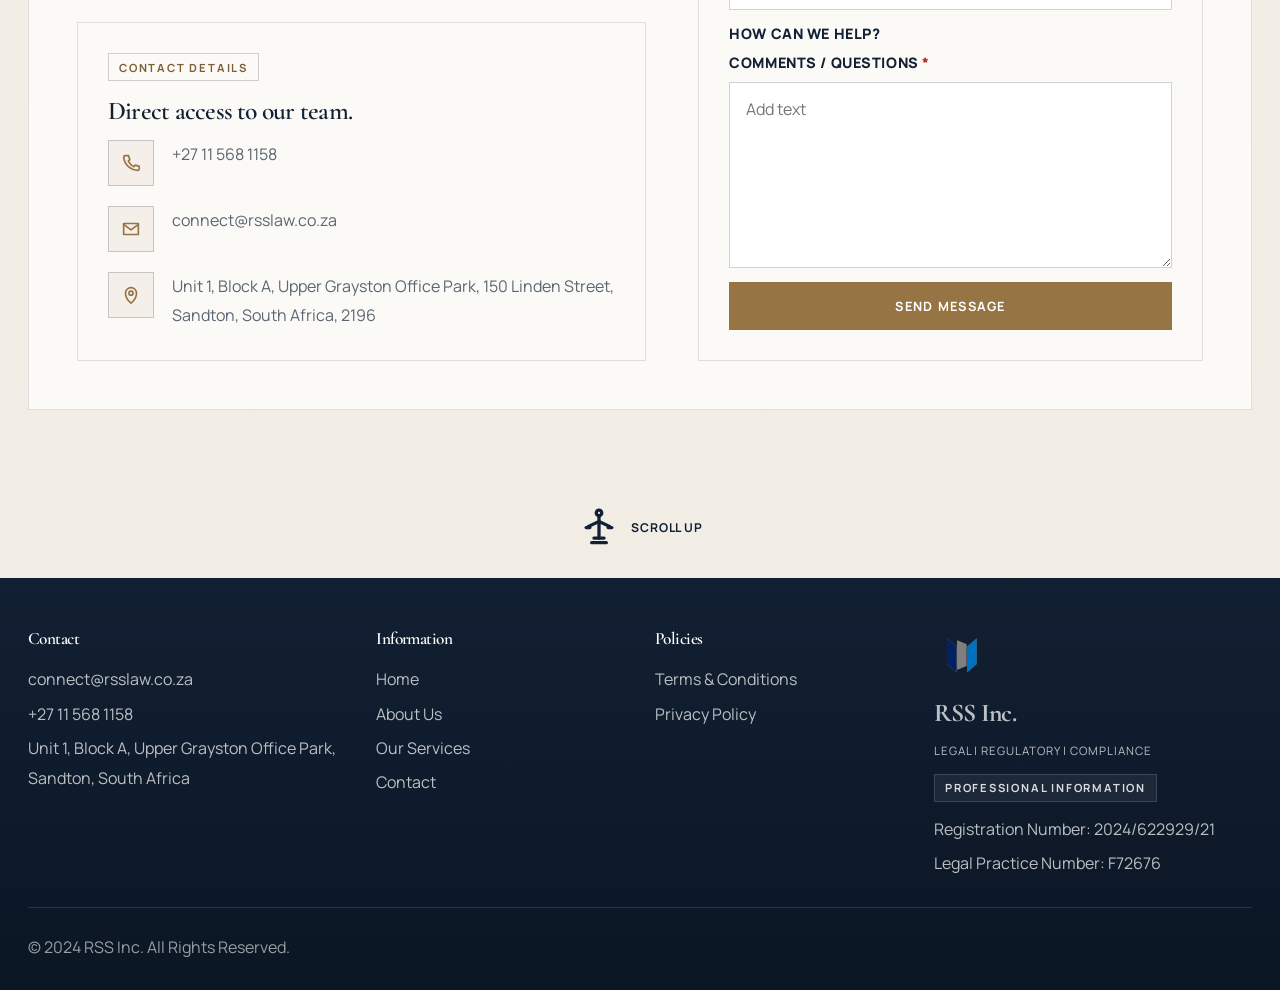
==== commit c9a51de2: "Refactor styles for improved layout and responsiveness; update shadows, borders, and typography acro" ====
--- a/index.html
+++ b/index.html
@@ -67,7 +67,7 @@
 
             <div class="metrics-grid">
               <article class="metrics-card section-shell">
-                <strong class="metric-value">40+</strong>
+                <strong class="metric-value">19</strong>
                 <span class="metric-label">Practice areas represented</span>
               </article>
               <article class="metrics-card section-shell">
--- a/styles.css
+++ b/styles.css
@@ -17,11 +17,11 @@
   --accent-deep: #7d5f35;
   --white: #ffffff;
   --hero-bg: linear-gradient(180deg, rgba(11, 22, 36, 0.18), rgba(11, 22, 36, 0.18)), linear-gradient(135deg, #162436 0%, #1f3146 100%);
-  --shadow-sm: 0 14px 28px rgba(18, 32, 51, 0.05);
-  --shadow-md: 0 28px 58px rgba(18, 32, 51, 0.08);
-  --radius-sm: 12px;
-  --radius-md: 22px;
-  --radius-lg: 34px;
+  --shadow-sm: 0 2px 12px rgba(18, 32, 51, 0.06);
+  --shadow-md: 0 8px 32px rgba(18, 32, 51, 0.1);
+  --radius-sm: 2px;
+  --radius-md: 3px;
+  --radius-lg: 4px;
   --container: min(1240px, calc(100vw - 56px));
   --container-wide: min(1340px, calc(100vw - 56px));
   --content: 760px;
@@ -87,9 +87,9 @@
 
 .section-shell {
   border: 1px solid var(--line);
-  border-radius: var(--radius-lg);
-  background: rgba(252, 250, 246, 0.84);
-  box-shadow: var(--shadow-sm);
+  border-radius: 0;
+  background: var(--surface);
+  box-shadow: none;
 }
 
 .section-muted {
@@ -109,15 +109,15 @@
   display: inline-flex;
   align-items: center;
   width: fit-content;
-  min-height: 32px;
-  padding: 0 12px;
+  min-height: 28px;
+  padding: 0 10px;
   border: 1px solid var(--line-strong);
-  border-radius: 999px;
-  color: var(--navy-soft);
-  background: rgba(255, 255, 255, 0.7);
-  font-size: 0.72rem;
-  font-weight: 800;
-  letter-spacing: 0.14em;
+  border-radius: 0;
+  color: var(--accent-deep);
+  background: transparent;
+  font-size: 0.7rem;
+  font-weight: 700;
+  letter-spacing: 0.16em;
   text-transform: uppercase;
 }
 
@@ -143,25 +143,25 @@
 }
 
 h1 {
-  font-size: clamp(3.3rem, 6vw, 5.4rem);
-  line-height: 0.94;
+  font-size: clamp(3rem, 5.5vw, 5rem);
+  line-height: 0.96;
   font-weight: 600;
 }
 
 h2 {
-  font-size: clamp(2.35rem, 4vw, 3.7rem);
-  line-height: 0.98;
+  font-size: clamp(2.1rem, 3.5vw, 3.4rem);
+  line-height: 1.0;
   font-weight: 600;
 }
 
 h3 {
-  font-size: clamp(1.38rem, 2.2vw, 1.9rem);
-  line-height: 1.02;
+  font-size: clamp(1.28rem, 2vw, 1.72rem);
+  line-height: 1.06;
   font-weight: 600;
 }
 
 h4 {
-  font-size: 1.02rem;
+  font-size: 1rem;
   line-height: 1.2;
   font-weight: 700;
 }
@@ -291,11 +291,12 @@
 
 .nav-toggle {
   display: none;
-  width: 48px;
-  height: 48px;
+  width: 44px;
+  height: 44px;
   padding: 0;
-  border: 1px solid rgba(255, 255, 255, 0.14);
-  background: rgba(255, 255, 255, 0.04);
+  border: 1px solid rgba(255, 255, 255, 0.18);
+  border-radius: 0;
+  background: transparent;
   cursor: pointer;
 }
 
@@ -312,34 +313,34 @@
   display: inline-flex;
   align-items: center;
   justify-content: center;
-  min-height: 54px;
+  min-height: 48px;
   padding: 0 22px;
   border: 1px solid transparent;
   border-radius: 0;
-  font-size: 0.88rem;
-  font-weight: 800;
-  letter-spacing: 0.08em;
+  font-size: 0.8rem;
+  font-weight: 700;
+  letter-spacing: 0.1em;
   text-transform: uppercase;
   cursor: pointer;
-  transition: transform var(--transition), background var(--transition), color var(--transition), border-color var(--transition), box-shadow var(--transition);
+  transition: background var(--transition), color var(--transition), border-color var(--transition);
 }
 
 .button:hover,
 .button:focus-visible {
-  transform: translateY(-1px);
+  opacity: 0.9;
 }
 
 .button-primary {
   color: var(--white);
   background: var(--accent);
   border-color: var(--accent);
-  box-shadow: 0 12px 28px rgba(151, 116, 67, 0.18);
 }
 
 .button-primary:hover,
 .button-primary:focus-visible {
   background: var(--accent-deep);
   border-color: var(--accent-deep);
+  opacity: 1;
 }
 
 .button-secondary {
@@ -725,7 +726,7 @@
 
 .services-page .page-hero .page-hero-grid {
   grid-template-columns: 1fr;
-  gap: 34px;
+  gap: 0;
 }
 
 .services-page .page-hero-copy {
@@ -736,29 +737,6 @@
 
 .services-page .page-hero-copy p {
   max-width: 860px;
-}
-
-.services-page .page-hero .stack-layout {
-  display: grid;
-  grid-template-columns: repeat(2, minmax(0, 1fr));
-  gap: 24px;
-  align-items: stretch;
-}
-
-.services-page .page-hero .stack-layout > * {
-  height: 100%;
-}
-
-.services-page .page-hero .stack-layout .image-placeholder,
-.services-page .page-hero .stack-layout .intro-card {
-  width: 100%;
-  min-height: 520px;
-}
-
-.services-page .page-hero .stack-layout .image-placeholder {
-  display: grid;
-  grid-template-rows: minmax(0, 1fr) auto;
-  margin: 0;
 }
 
 .contact-page .page-hero .page-hero-grid {
@@ -1032,6 +1010,152 @@
 .about-layout .about-copy {
   justify-items: center;
   text-align: center;
+}
+
+/* ── Our Approach section ───────────────────────────────────── */
+.approach-intro {
+  display: grid;
+  grid-template-columns: 1fr 1fr;
+  gap: 56px;
+  align-items: center;
+  padding-bottom: 52px;
+  margin-bottom: 52px;
+  border-bottom: 1px solid var(--line);
+}
+
+.approach-intro-left {
+  display: grid;
+  gap: 18px;
+}
+
+.approach-intro-right {
+  display: grid;
+  gap: 18px;
+}
+
+.approach-intro-right .lead {
+  font-size: 1.1rem;
+  color: var(--navy);
+  line-height: 1.55;
+}
+
+.approach-pillars {
+  display: grid;
+  grid-template-columns: repeat(3, minmax(0, 1fr));
+  margin-bottom: 52px;
+}
+
+.approach-pillar {
+  padding: 0 40px 0 0;
+  border-right: 1px solid var(--line);
+  display: grid;
+  gap: 12px;
+  align-content: start;
+}
+
+.approach-pillar:first-child {
+  padding-left: 0;
+}
+
+.approach-pillar:not(:first-child) {
+  padding-left: 40px;
+}
+
+.approach-pillar:last-child {
+  padding-right: 0;
+  border-right: none;
+}
+
+.approach-pillar-num {
+  font-family: var(--font-body);
+  font-size: 0.7rem;
+  font-weight: 700;
+  letter-spacing: 0.12em;
+  text-transform: uppercase;
+  color: var(--accent);
+}
+
+.approach-pillar h3 {
+  font-family: var(--font-heading);
+  font-size: 1.2rem;
+  font-weight: 600;
+  color: var(--navy);
+  line-height: 1.2;
+}
+
+.approach-pillar p {
+  font-size: 0.88rem;
+  color: var(--text-soft);
+  line-height: 1.72;
+}
+
+.approach-quote {
+  display: grid;
+  grid-template-columns: 1fr 1fr;
+  gap: 56px;
+  align-items: start;
+  background: var(--navy);
+  padding: 48px 52px;
+}
+
+.approach-quote-left {
+  display: grid;
+  gap: 18px;
+}
+
+.approach-quote-left .detail-label {
+  color: var(--accent);
+}
+
+.approach-quote blockquote {
+  font-family: var(--font-heading);
+  font-size: 1.55rem;
+  font-weight: 600;
+  color: #fff;
+  line-height: 1.28;
+  border-left: 3px solid var(--accent);
+  padding-left: 22px;
+  margin: 0;
+}
+
+.approach-quote-left > p {
+  font-size: 0.88rem;
+  color: rgba(255, 255, 255, 0.55);
+  line-height: 1.72;
+  padding-left: 25px;
+}
+
+.approach-quote-list {
+  list-style: none;
+  display: grid;
+  gap: 0;
+  align-self: center;
+}
+
+.approach-quote-list li {
+  font-size: 0.88rem;
+  color: rgba(255, 255, 255, 0.72);
+  line-height: 1.65;
+  padding: 16px 0;
+  border-bottom: 1px solid rgba(255, 255, 255, 0.08);
+  padding-left: 16px;
+  position: relative;
+}
+
+.approach-quote-list li::before {
+  content: '';
+  position: absolute;
+  left: 0;
+  top: 50%;
+  transform: translateY(-50%);
+  width: 4px;
+  height: 4px;
+  border-radius: 50%;
+  background: var(--accent);
+}
+
+.approach-quote-list li:first-child {
+  border-top: 1px solid rgba(255, 255, 255, 0.08);
 }
 
 .about-advisory-layout {
@@ -1124,53 +1248,67 @@
   gap: 16px;
   height: 100%;
   padding: 30px;
-  border-radius: var(--radius-md);
-  box-shadow: var(--shadow-sm);
-}
-
+  border-radius: 0;
+  box-shadow: none;
+}
+
+/* ── Social platform cards ─────────────────────────────────────── */
 .social-links-grid {
   display: grid;
-  grid-template-columns: repeat(auto-fit, minmax(210px, 1fr));
-  gap: 20px;
+  grid-template-columns: repeat(5, minmax(0, 1fr));
+  gap: 18px;
 }
 
 .social-profile-card {
-  gap: 18px;
-  border-color: var(--line);
-  transition: border-color var(--transition), box-shadow var(--transition), transform var(--transition);
-}
-
-.social-profile-card:hover,
-.social-profile-card:focus-within {
-  border-color: var(--line-strong);
-  box-shadow: var(--shadow-md);
-  transform: translateY(-1px);
-}
-
-.social-profile-head {
   display: flex;
-  align-items: center;
-  gap: 12px;
-}
-
-.social-profile-head h3 {
-  font-size: clamp(1.18rem, 1.8vw, 1.5rem);
+  flex-direction: column;
+  text-decoration: none;
+  color: inherit;
+  background: var(--surface);
+  border: 1px solid var(--line);
+  border-top: none;          /* bar replaces top border */
+  overflow: hidden;
+  transition: transform 0.22s ease, box-shadow 0.22s ease, border-color 0.22s ease;
+  cursor: pointer;
+}
+
+.social-profile-card:hover {
+  transform: translateY(-4px);
+  box-shadow: 0 14px 40px rgba(18, 32, 51, 0.13);
+  border-color: transparent;
+}
+
+/* Coloured top accent bar */
+.social-platform-bar {
+  width: 100%;
+  height: 4px;
+  background: var(--platform-color, var(--accent));
+  flex-shrink: 0;
+}
+
+.social-card-body {
+  padding: 26px 24px 18px;
+  display: flex;
+  flex-direction: column;
+  gap: 0;
+  flex: 1;
 }
 
 .social-profile-icon {
   display: inline-flex;
   align-items: center;
   justify-content: center;
-  width: 42px;
-  height: 42px;
-  border: 1px solid var(--line-strong);
-  background: var(--surface-strong);
-  color: var(--accent-deep);
+  width: 48px;
+  height: 48px;
+  border-radius: 50%;
+  background: color-mix(in srgb, var(--platform-color, var(--accent)) 12%, transparent);
+  color: var(--platform-color, var(--accent));
+  margin-bottom: 16px;
 }
 
 .social-profile-icon svg {
-  width: 20px;
-  height: 20px;
+  width: 22px;
+  height: 22px;
 }
 
 .social-profile-icon svg path,
@@ -1178,25 +1316,58 @@
 .social-profile-icon svg rect {
   fill: none;
   stroke: currentColor;
+  stroke-width: 1.7;
+  stroke-linecap: round;
+  stroke-linejoin: round;
+}
+
+.social-card-body h3 {
+  font-size: 1.1rem;
+  font-weight: 700;
+  font-family: var(--font-body);
+  color: var(--navy);
+  margin-bottom: 8px;
+  letter-spacing: -0.01em;
+}
+
+.social-card-body p {
+  font-size: 0.82rem;
+  color: var(--text-soft);
+  line-height: 1.65;
+  flex: 1;
+}
+
+.social-card-foot {
+  display: flex;
+  align-items: center;
+  justify-content: space-between;
+  padding: 14px 24px 18px;
+  border-top: 1px solid var(--line);
+  margin-top: auto;
+  font-size: 0.78rem;
+  font-weight: 700;
+  font-family: var(--font-body);
+  letter-spacing: 0.06em;
+  text-transform: uppercase;
+  color: var(--platform-color, var(--accent));
+  transition: gap 0.2s ease;
+  gap: 6px;
+}
+
+.social-card-foot svg {
+  width: 15px;
+  height: 15px;
+  stroke: currentColor;
   stroke-width: 1.8;
   stroke-linecap: round;
   stroke-linejoin: round;
-}
-
-.social-profile-card .button-link {
-  justify-content: flex-start;
-}
-
-.blogs-socials-page .social-profile-card {
-  padding: 28px;
-}
-
-.blogs-socials-page .social-profile-card p {
-  line-height: 1.72;
-}
-
-.blogs-socials-page .social-profile-card .button-link {
-  margin-top: auto;
+  fill: none;
+  flex-shrink: 0;
+  transition: transform 0.22s ease;
+}
+
+.social-profile-card:hover .social-card-foot svg {
+  transform: translateX(4px);
 }
 
 .videos-grid {
@@ -1875,6 +2046,487 @@
   color: var(--navy);
 }
 
+/* ─── Services v3: Sidebar + Grid ─── */
+
+/* Page layout: sidebar left, cards right */
+.svc-page-layout {
+  display: grid;
+  grid-template-columns: 260px minmax(0, 1fr);
+  gap: 0 40px;
+  align-items: start;
+}
+
+/* Sticky sidebar */
+.svc-sidebar {
+  position: sticky;
+  top: 88px;
+  border: 1px solid var(--line);
+  padding-right: 0;
+}
+
+.svc-sidebar-inner {
+  display: flex;
+  flex-direction: column;
+  gap: 0;
+}
+
+/* Search bar */
+.svc-search-wrap {
+  position: relative;
+  border-bottom: 1px solid var(--line);
+}
+
+.svc-search-icon {
+  position: absolute;
+  left: 16px;
+  top: 50%;
+  transform: translateY(-50%);
+  width: 16px;
+  height: 16px;
+  stroke: var(--text-soft);
+  fill: none;
+  stroke-width: 1.6;
+  stroke-linecap: round;
+  pointer-events: none;
+}
+
+.svc-search-input {
+  display: block;
+  width: 100%;
+  height: 50px;
+  padding: 0 16px 0 42px;
+  border: 0;
+  background: var(--surface);
+  color: var(--text);
+  font-family: inherit;
+  font-size: 0.83rem;
+  outline: none;
+  transition: background var(--transition);
+}
+
+.svc-search-input::placeholder {
+  color: var(--text-soft);
+}
+
+.svc-search-input:focus {
+  background: var(--bg);
+}
+
+/* Category nav */
+.svc-sidebar-nav {
+  display: flex;
+  flex-direction: column;
+  gap: 0;
+  padding: 16px 0;
+  border-bottom: 1px solid var(--line);
+}
+
+.svc-sidebar-heading {
+  display: block;
+  padding: 4px 20px 12px;
+  color: var(--text-soft);
+  font-size: 0.68rem;
+  font-weight: 700;
+  letter-spacing: 0.12em;
+  text-transform: uppercase;
+}
+
+.svc-filter-btn {
+  display: flex;
+  align-items: center;
+  justify-content: space-between;
+  gap: 8px;
+  width: 100%;
+  min-height: 42px;
+  padding: 0 20px;
+  border: 0;
+  border-radius: 0;
+  background: transparent;
+  color: var(--text-soft);
+  font-family: inherit;
+  font-size: 0.82rem;
+  font-weight: 600;
+  text-align: left;
+  cursor: pointer;
+  transition: background var(--transition), color var(--transition);
+}
+
+.svc-filter-btn:hover,
+.svc-filter-btn:focus-visible {
+  background: var(--bg);
+  color: var(--navy);
+  outline: none;
+}
+
+.svc-filter-btn.is-active {
+  background: var(--navy);
+  color: var(--white);
+}
+
+.svc-btn-label {
+  flex: 1;
+}
+
+.svc-count-badge {
+  display: inline-flex;
+  align-items: center;
+  justify-content: center;
+  min-width: 20px;
+  height: 20px;
+  padding: 0 4px;
+  background: rgba(151, 116, 67, 0.15);
+  color: var(--accent-deep);
+  font-size: 0.68rem;
+  font-weight: 800;
+  line-height: 1;
+  flex-shrink: 0;
+}
+
+.svc-filter-btn.is-active .svc-count-badge {
+  background: rgba(255, 255, 255, 0.18);
+  color: var(--white);
+}
+
+/* Category group dropdown */
+.svc-cat-group {
+  display: flex;
+  flex-direction: column;
+}
+
+.svc-filter-has-drop {
+  justify-content: space-between;
+}
+
+.svc-drop-right {
+  display: flex;
+  align-items: center;
+  gap: 6px;
+  flex-shrink: 0;
+}
+
+.svc-cat-chevron {
+  width: 14px;
+  height: 14px;
+  stroke: currentColor;
+  fill: none;
+  stroke-width: 1.8;
+  stroke-linecap: round;
+  stroke-linejoin: round;
+  transition: transform 260ms ease;
+  flex-shrink: 0;
+}
+
+.svc-filter-has-drop[aria-expanded="true"] .svc-cat-chevron {
+  transform: rotate(180deg);
+}
+
+.svc-cat-dropdown {
+  display: grid;
+  grid-template-rows: 0fr;
+  transition: grid-template-rows 260ms ease;
+  background: transparent;
+}
+
+.svc-cat-dropdown.is-open {
+  grid-template-rows: 1fr;
+}
+
+.svc-cat-dropdown-inner {
+  min-height: 0;
+  overflow: hidden;
+  margin: 0 16px 8px 20px;
+  border-left: 2px solid var(--accent);
+}
+
+.svc-cat-item {
+  display: block;
+  padding: 8px 12px 8px 14px;
+  color: var(--text-soft);
+  font-size: 0.78rem;
+  font-weight: 500;
+  text-decoration: none;
+  transition: color var(--transition);
+}
+
+.svc-cat-item:hover,
+.svc-cat-item:focus-visible {
+  color: var(--accent-deep);
+  outline: none;
+}
+
+.svc-cat-item.is-active {
+  color: var(--accent-deep);
+  font-weight: 600;
+}
+
+/* Sidebar CTA */
+.svc-sidebar-cta {
+  padding: 24px 20px;
+  display: flex;
+  flex-direction: column;
+  gap: 12px;
+}
+
+.svc-sidebar-cta p {
+  font-size: 0.8rem;
+  color: var(--text-soft);
+  margin: 0;
+}
+
+/* Cards grid (right column) */
+.svc-grid {
+  display: grid;
+  grid-template-columns: 1fr;
+  gap: 16px;
+  background: transparent;
+  border: none;
+}
+
+.svc-card {
+  display: flex;
+  flex-direction: column;
+  border: 1px solid var(--line);
+  gap: 0;
+  background: var(--surface);
+  transition: background var(--transition);
+}
+
+.svc-card[data-hidden] {
+  display: none;
+}
+
+.svc-card:hover {
+  background: var(--surface-strong);
+}
+
+.svc-card-head {
+  display: flex;
+  flex-direction: column;
+  gap: 12px;
+  padding: 28px 30px 24px;
+}
+
+.svc-cat-label {
+  display: inline-flex;
+  align-items: center;
+  width: fit-content;
+  min-height: 24px;
+  padding: 0 8px;
+  border: 1px solid var(--line);
+  color: var(--accent-deep);
+  background: transparent;
+  font-size: 0.66rem;
+  font-weight: 700;
+  letter-spacing: 0.14em;
+  text-transform: uppercase;
+}
+
+.svc-card-head h3 {
+  font-size: clamp(1.1rem, 1.6vw, 1.38rem);
+  line-height: 1.1;
+  color: var(--navy);
+}
+
+.svc-card-head p {
+  font-size: 0.95rem;
+  line-height: 1.74;
+  color: var(--text-soft);
+  max-width: 58ch;
+}
+
+.svc-card-body {
+  padding: 0 30px 28px;
+}
+
+.svc-card-body p,
+.svc-card-body li {
+  font-size: 0.93rem;
+  line-height: 1.8;
+}
+
+.svc-card-body > * + * {
+  margin-top: 12px;
+}
+
+.svc-card-body ul {
+  margin: 12px 0 0;
+  padding: 0;
+  list-style: none;
+  display: grid;
+  gap: 8px;
+}
+
+.svc-card-body ul li {
+  position: relative;
+  padding-left: 16px;
+  color: var(--text-soft);
+}
+
+.svc-card-body ul li::before {
+  content: "";
+  position: absolute;
+  left: 0;
+  top: 0.76em;
+  width: 5px;
+  height: 5px;
+  border-radius: 50%;
+  background: var(--accent);
+}
+
+.svc-card-body > .button {
+  margin-top: 20px;
+}
+
+.svc-expand-btn {
+  display: inline-flex;
+  align-items: center;
+  gap: 8px;
+  padding: 0;
+  border: 0;
+  background: transparent;
+  color: var(--navy-muted);
+  font-family: inherit;
+  font-size: 0.78rem;
+  font-weight: 700;
+  letter-spacing: 0.08em;
+  text-transform: uppercase;
+  cursor: pointer;
+  transition: color var(--transition);
+}
+
+.svc-expand-btn:hover,
+.svc-expand-btn:focus-visible {
+  color: var(--navy);
+  outline: none;
+}
+
+.svc-expand-btn svg {
+  width: 14px;
+  height: 14px;
+  transition: transform 320ms ease;
+  flex-shrink: 0;
+}
+
+.svc-expand-btn[aria-expanded="true"] svg {
+  transform: rotate(180deg);
+}
+
+.svc-expand-btn svg path {
+  fill: none;
+  stroke: currentColor;
+  stroke-width: 2;
+  stroke-linecap: round;
+  stroke-linejoin: round;
+}
+
+.svc-card-foot .button {
+  min-height: 40px;
+  padding: 0 18px;
+  font-size: 0.76rem;
+}
+
+.svc-no-results {
+  display: none;
+  grid-column: 1 / -1;
+  padding: 64px 30px;
+  text-align: center;
+  color: var(--text-soft);
+  background: var(--surface);
+  font-size: 0.95rem;
+}
+
+.svc-no-results.is-visible {
+  display: block;
+}
+
+.sr-only {
+  position: absolute;
+  width: 1px;
+  height: 1px;
+  padding: 0;
+  margin: -1px;
+  overflow: hidden;
+  clip: rect(0,0,0,0);
+  white-space: nowrap;
+  border: 0;
+}
+
+.svc-category-group {
+  margin-bottom: 64px;
+}
+
+.svc-category-group:last-child {
+  margin-bottom: 0;
+}
+
+.svc-category-header {
+  display: flex;
+  align-items: baseline;
+  gap: 20px;
+  padding-bottom: 20px;
+  margin-bottom: 2px;
+  border-bottom: 2px solid var(--navy);
+}
+
+.svc-category-header h2 {
+  font-size: clamp(1.4rem, 2.2vw, 1.9rem);
+  line-height: 1;
+  color: var(--navy);
+}
+
+.svc-category-count {
+  color: var(--accent);
+  font-family: "Manrope", sans-serif;
+  font-size: 0.8rem;
+  font-weight: 700;
+  letter-spacing: 0.1em;
+  text-transform: uppercase;
+  white-space: nowrap;
+}
+
+@media (max-width: 1100px) {
+  .svc-page-layout {
+    grid-template-columns: 220px minmax(0, 1fr);
+  }
+}
+
+@media (max-width: 900px) {
+  .svc-page-layout {
+    grid-template-columns: 1fr;
+  }
+
+  .svc-sidebar {
+    position: static;
+    border: 1px solid var(--line);
+  }
+
+  .svc-grid {
+    border-left: none;
+  }
+
+  .svc-filter-btn {
+    border-right: 0;
+    border-bottom: 1px solid var(--line);
+    text-align: left;
+  }
+
+  .svc-filter-btn:last-child {
+    border-bottom: 0;
+  }
+}
+
+@media (max-width: 640px) {
+  .svc-card-head {
+    padding-left: 22px;
+    padding-right: 22px;
+  }
+
+  .svc-card-body {
+    padding-left: 22px;
+    padding-right: 22px;
+  }
+}
+
 .photo-frame {
   display: grid;
   grid-template-rows: minmax(250px, 1fr) auto;
@@ -2157,6 +2809,34 @@
 }
 
 @media (max-width: 1180px) {
+  .social-links-grid {
+    grid-template-columns: repeat(3, minmax(0, 1fr));
+  }
+
+  .approach-intro,
+  .approach-quote {
+    grid-template-columns: 1fr;
+    gap: 36px;
+  }
+
+  .approach-pillars {
+    grid-template-columns: 1fr 1fr;
+  }
+
+  .approach-pillar:nth-child(2) {
+    border-right: none;
+    padding-right: 0;
+  }
+
+  .approach-pillar:nth-child(3) {
+    padding-left: 0;
+    border-right: none;
+    padding-top: 32px;
+    margin-top: 32px;
+    border-top: 1px solid var(--line);
+    grid-column: 1 / -1;
+  }
+
   .hero-grid,
   .page-hero .page-hero-grid,
   .intro-grid,
@@ -2217,6 +2897,10 @@
 }
 
 @media (max-width: 900px) {
+  .social-links-grid {
+    grid-template-columns: repeat(2, minmax(0, 1fr));
+  }
+
   .section {
     padding: 84px 0;
   }
@@ -2254,6 +2938,41 @@
   .site-nav a {
     min-height: 46px;
     padding: 0 12px;
+  }
+
+  .approach-intro,
+  .approach-pillars,
+  .approach-quote {
+    grid-template-columns: 1fr;
+    gap: 28px;
+  }
+
+  .approach-pillar {
+    padding: 0;
+    border-right: none;
+    padding-bottom: 28px;
+    border-bottom: 1px solid var(--line);
+    border-top: none;
+    margin-top: 0;
+    grid-column: auto;
+  }
+
+  .approach-pillar:last-child {
+    border-bottom: none;
+    padding-bottom: 0;
+  }
+
+  .approach-pillars {
+    margin-bottom: 36px;
+  }
+
+  .approach-intro {
+    padding-bottom: 36px;
+    margin-bottom: 36px;
+  }
+
+  .approach-quote {
+    padding: 36px 28px;
   }
 
   .hero-grid,
@@ -2394,6 +3113,10 @@
 }
 
 @media (max-width: 640px) {
+  .social-links-grid {
+    grid-template-columns: 1fr;
+  }
+
   :root {
     --container: min(100vw - 28px, 100%);
     --container-wide: min(100vw - 28px, 100%);
@@ -2408,7 +3131,7 @@
     padding-top: 122px;
   }
 
-  .blogs-socials-page .social-profile-card,
+.blogs-socials-page .social-profile-card,
   .all-articles-page .article-entry,
   .login-form-card {
     padding: 24px;
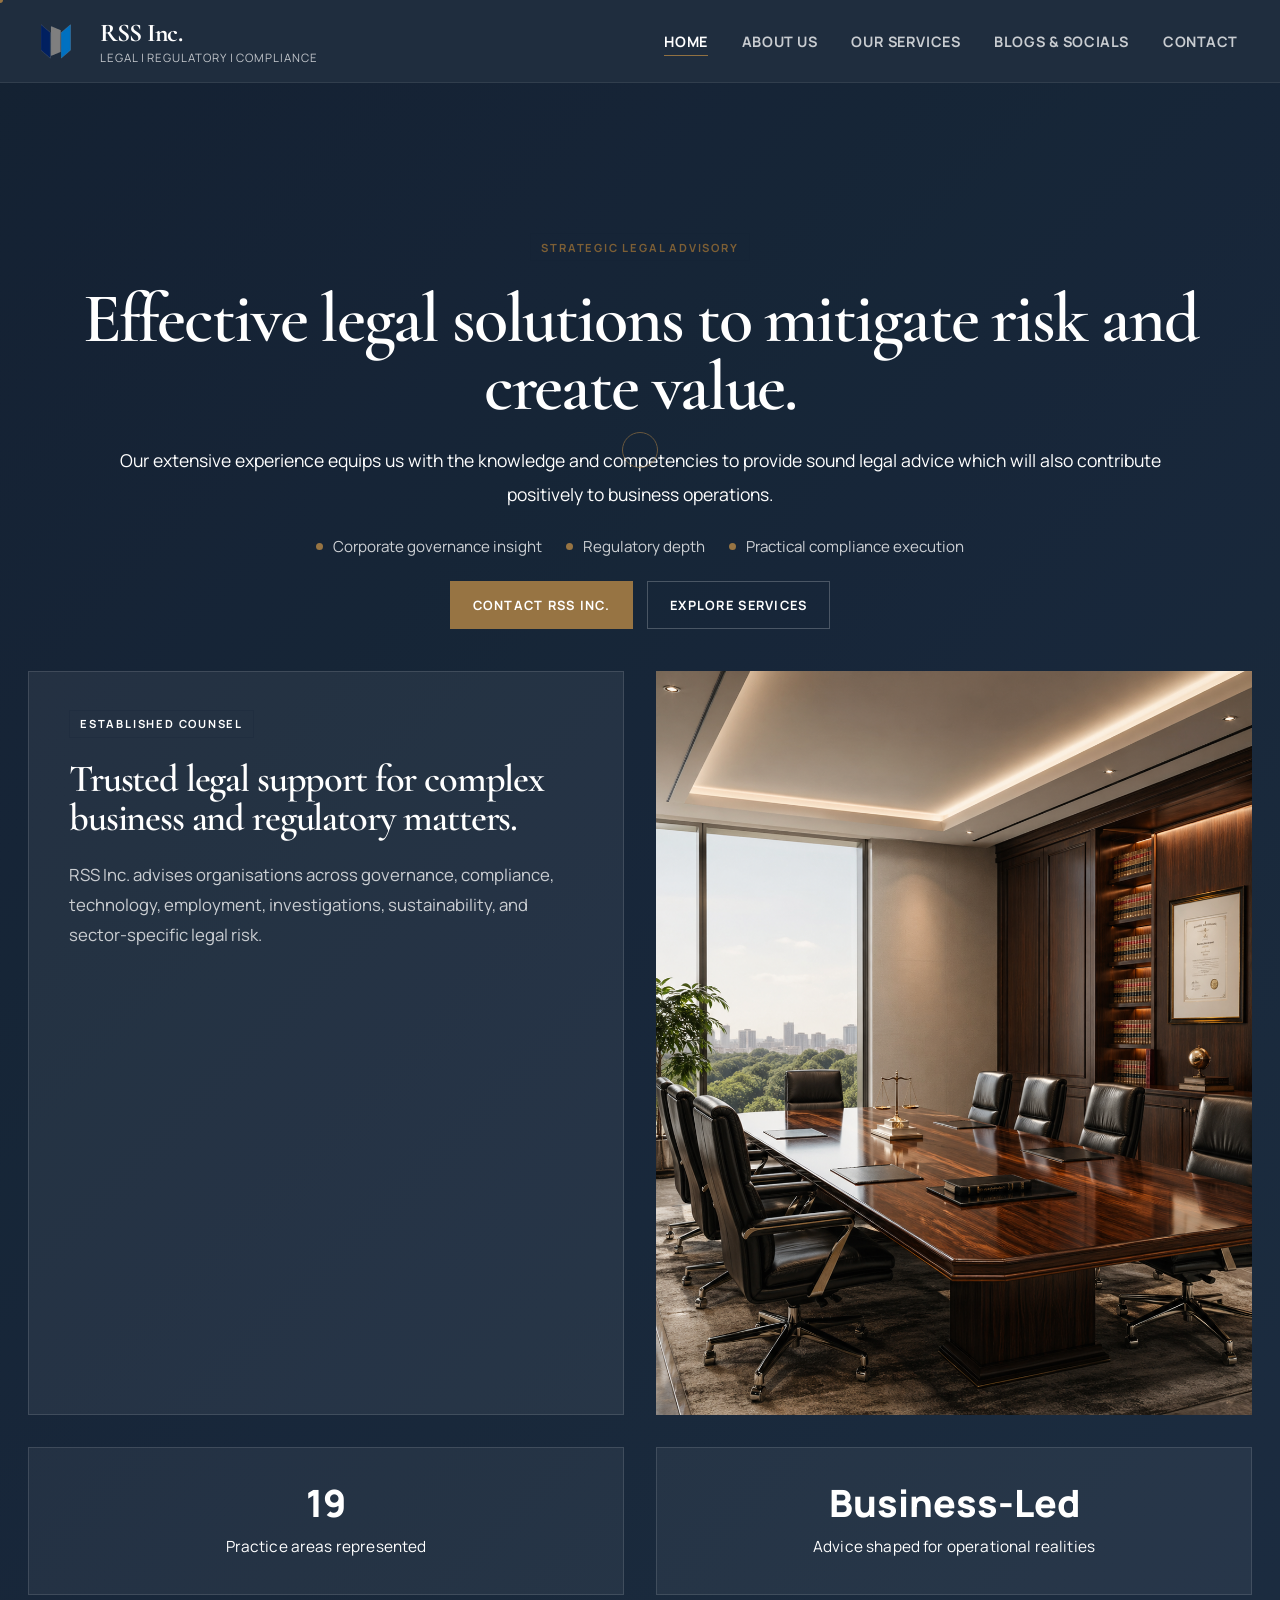
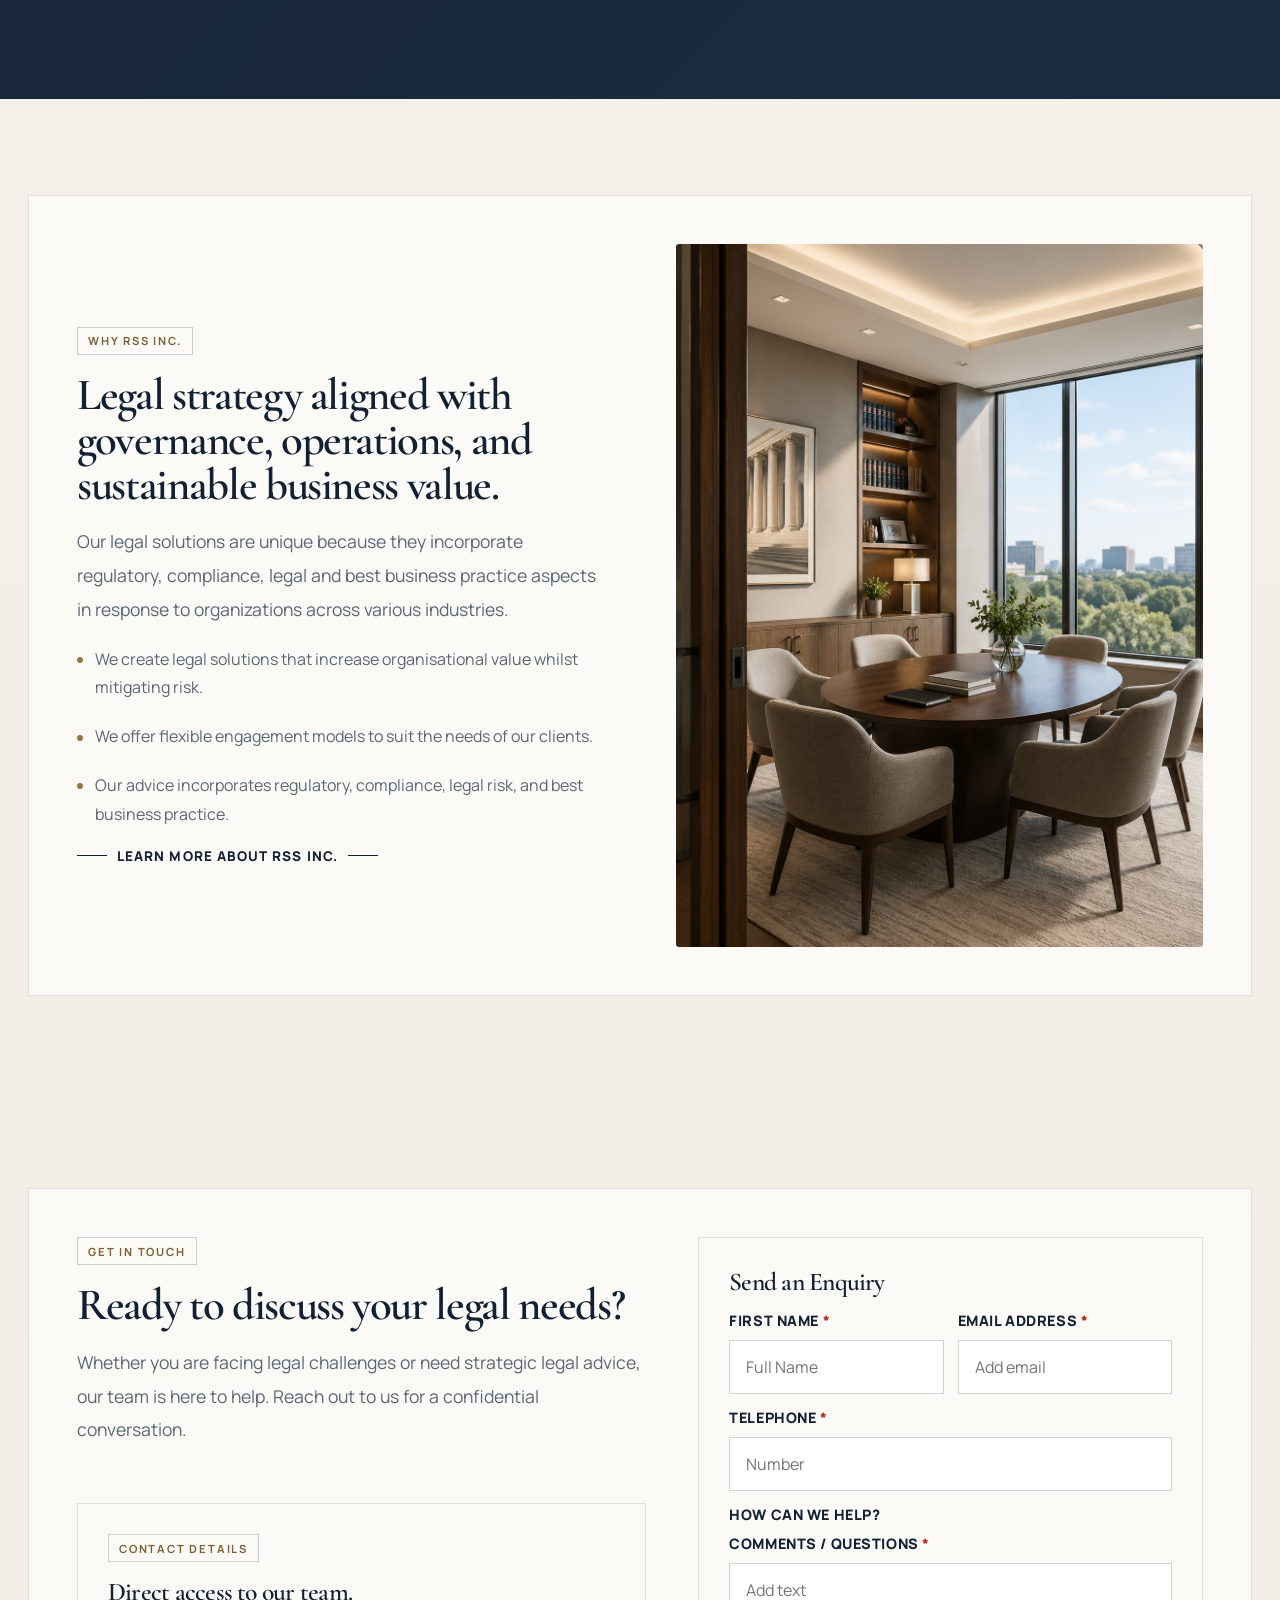
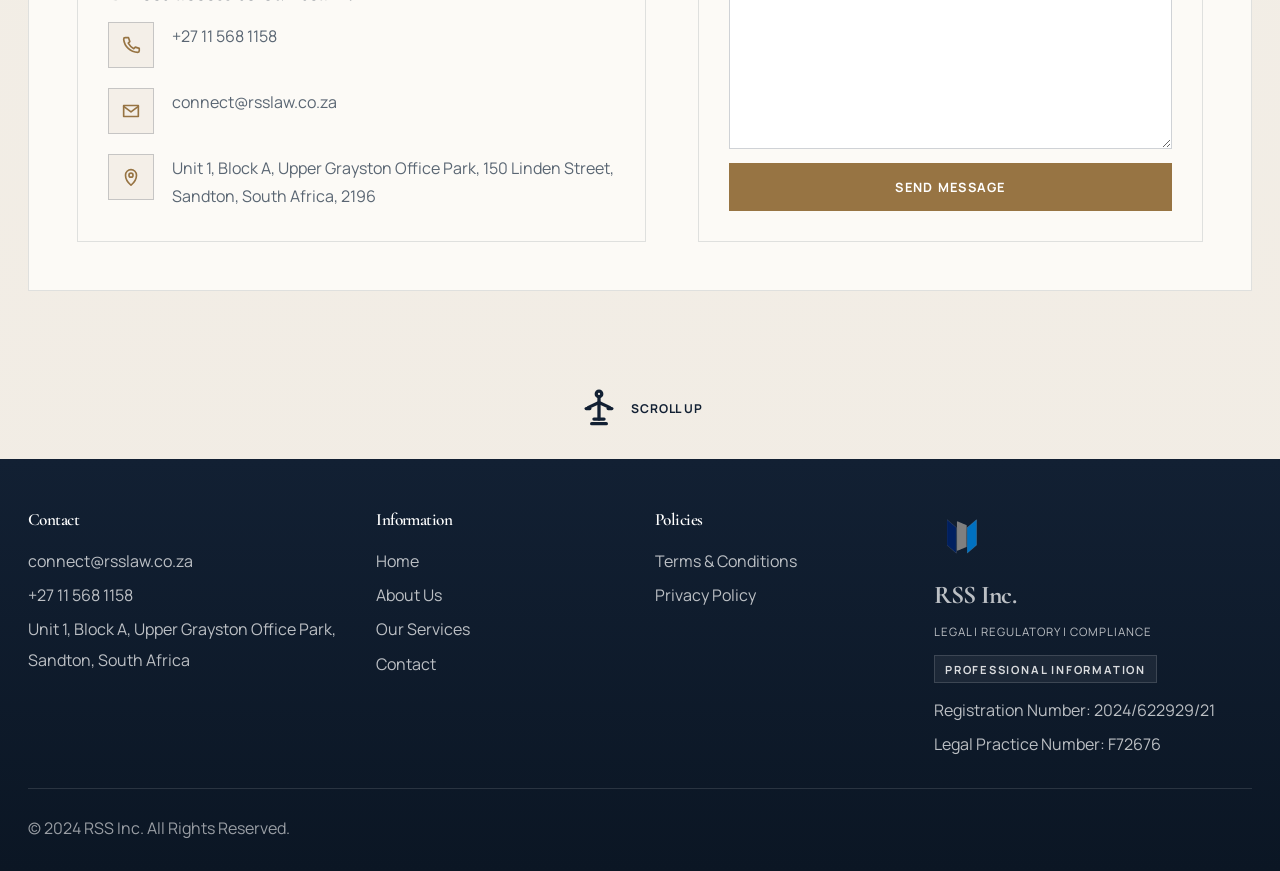
==== commit 8c19120e: "Replace image placeholders with real images on about and index pages; enhance layout and styling for" ====
--- a/index.html
+++ b/index.html
@@ -76,19 +76,8 @@
               </article>
             </div>
 
-            <figure class="image-placeholder image-placeholder-dark image-placeholder-compact section-shell">
-              <div class="image-placeholder-media">
-                <span class="placeholder-label">Image Placeholder</span>
-                <div class="placeholder-grid" aria-hidden="true">
-                  <span>Boardroom Portrait</span>
-                  <span>Leadership Detail</span>
-                </div>
-              </div>
-              <figcaption class="image-placeholder-caption">
-                <h3>Primary homepage photography belongs here.</h3>
-                <p>Use real firm leadership, advisory, or boardroom photography with a calm, documentary tone.</p>
-                <span class="placeholder-note">Preferred crop: portrait 4:5 or square.</span>
-              </figcaption>
+            <figure class="hero-panel-image">
+              <img src="images/hero.png" alt="RSS Inc. — legal advisory leadership" loading="eager">
             </figure>
           </div>
         </div>
@@ -110,33 +99,9 @@
                 <a class="button-link" href="about.html">Learn More About RSS Inc.</a>
               </div>
 
-              <div class="stack-layout stack-layout-inline reveal fade-left">
-                <figure class="image-placeholder image-placeholder-tall section-shell">
-                  <div class="image-placeholder-media">
-                    <span class="placeholder-label">Image Placeholder</span>
-                    <div class="placeholder-grid" aria-hidden="true">
-                      <span>Office Interior</span>
-                      <span>Client Meeting</span>
-                    </div>
-                  </div>
-                  <figcaption class="image-placeholder-caption">
-                    <h3>Supporting brand or office photography belongs here.</h3>
-                    <p>Use a real interior, meeting-room, or consultation image that reinforces professionalism and trust.</p>
-                    <span class="placeholder-note">Preferred crop: portrait or 3:4.</span>
-                  </figcaption>
-                </figure>
-
-                <div class="intro-card section-shell">
-                  <span class="detail-label">Professional Positioning</span>
-                  <h3>Advice built for decision makers who need legal clarity without losing business momentum.</h3>
-                  <p>We support leadership teams, boards, compliance functions, and operational stakeholders with legal work that is structured, commercial, and credible in implementation.</p>
-                  <ul class="content-list">
-                    <li>Structured legal guidance across governance, risk, and regulatory change.</li>
-                    <li>Clear drafting, review, and advisory support across policy, operations, and oversight.</li>
-                    <li>Measured communication suited to executive, regulatory, and internal stakeholders.</li>
-                  </ul>
-                </div>
-              </div>
+              <figure class="stack-image reveal fade-left">
+                <img src="images/why.png" alt="RSS Inc. — office and advisory environment" loading="lazy">
+              </figure>
             </div>
           </div>
         </div>
--- a/styles.css
+++ b/styles.css
@@ -22,7 +22,7 @@
   --radius-sm: 2px;
   --radius-md: 3px;
   --radius-lg: 4px;
-  --container: min(1240px, calc(100vw - 56px));
+  --container: min(1340px, calc(100vw - 56px));
   --container-wide: min(1340px, calc(100vw - 56px));
   --content: 760px;
   --transition: 220ms ease;
@@ -514,15 +514,16 @@
 }
 
 .intro-grid.intro-grid-featured {
-  grid-template-columns: 1fr;
-  gap: 34px;
+  grid-template-columns: 1fr 1fr;
+  gap: 72px;
+  align-items: center;
 }
 
 .intro-copy-wide {
   width: 100%;
   max-width: none;
-  justify-items: center;
-  text-align: center;
+  justify-items: start;
+  text-align: left;
 }
 
 .intro-copy-wide h2,
@@ -534,18 +535,18 @@
 }
 
 .intro-copy-wide .content-list {
-  justify-self: center;
-  justify-items: center;
-  text-align: center;
+  justify-self: start;
+  justify-items: start;
+  text-align: left;
 }
 
 .intro-copy-wide .content-list li {
-  width: fit-content;
+  width: auto;
   max-width: 100%;
 }
 
 .intro-copy-wide .button-link {
-  justify-self: center;
+  justify-self: start;
 }
 
 .stack-layout-inline {
@@ -1010,6 +1011,120 @@
 .about-layout .about-copy {
   justify-items: center;
   text-align: center;
+}
+
+/* ── Custom cursor ───────────────────────────────────────────── */
+@media (pointer: fine) {
+  * { cursor: none !important; }
+
+  .cursor-dot {
+    position: fixed;
+    top: 0;
+    left: 0;
+    width: 6px;
+    height: 6px;
+    border-radius: 50%;
+    background: var(--accent);
+    pointer-events: none;
+    z-index: 9999;
+    transform: translate(-50%, -50%);
+    transition: opacity 0.2s, background 0.25s;
+    will-change: transform;
+  }
+
+  .cursor-ring {
+    position: fixed;
+    top: 0;
+    left: 0;
+    width: 36px;
+    height: 36px;
+    border-radius: 50%;
+    border: 1.5px solid var(--accent);
+    pointer-events: none;
+    z-index: 9998;
+    transform: translate(-50%, -50%);
+    opacity: 0.65;
+    transition: opacity 0.2s, width 0.2s, height 0.2s, border-color 0.25s;
+    will-change: transform;
+  }
+
+  /* On dark backgrounds — switch to white */
+  .cursor-dot.is-on-dark {
+    background: #ffffff;
+  }
+
+  .cursor-ring.is-on-dark {
+    border-color: rgba(255, 255, 255, 0.8);
+    opacity: 0.75;
+  }
+
+  /* Expand ring over links/buttons */
+  .cursor-ring.is-hovering {
+    width: 52px;
+    height: 52px;
+    opacity: 0.9;
+    border-color: var(--accent-deep);
+  }
+
+  .cursor-ring.is-on-dark.is-hovering {
+    border-color: rgba(255, 255, 255, 0.95);
+  }
+
+  /* Hide when mouse leaves window */
+  .cursor-dot.is-hidden,
+  .cursor-ring.is-hidden {
+    opacity: 0;
+  }
+}
+
+/* ── Real images replacing placeholders ─────────────────────── */
+.hero-panel-image {
+  grid-area: image;
+  align-self: stretch;
+  width: 100%;
+  margin: 0;
+  overflow: hidden;
+  min-height: 520px;
+}
+
+.hero-panel-image img {
+  width: 100%;
+  height: 100%;
+  object-fit: cover;
+  object-position: center top;
+  display: block;
+}
+
+.stack-image {
+  width: 100%;
+  min-height: 460px;
+  overflow: hidden;
+  margin: 0;
+  flex: 1;
+  border-radius: var(--radius-md);
+}
+
+.stack-image img {
+  width: 100%;
+  height: 100%;
+  object-fit: cover;
+  object-position: center;
+  display: block;
+}
+
+.advisory-image {
+  margin: 0;
+  overflow: hidden;
+  width: 100%;
+}
+
+.advisory-image img {
+  width: 100%;
+  height: 100%;
+  object-fit: cover;
+  object-position: center;
+  display: block;
+  min-height: 360px;
 }
 
 /* ── Our Approach section ───────────────────────────────────── */
@@ -2978,6 +3093,7 @@
   .hero-grid,
   .page-hero .page-hero-grid,
   .intro-grid,
+  .intro-grid.intro-grid-featured,
   .stack-layout-inline,
   .about-layout,
   .contact-grid,
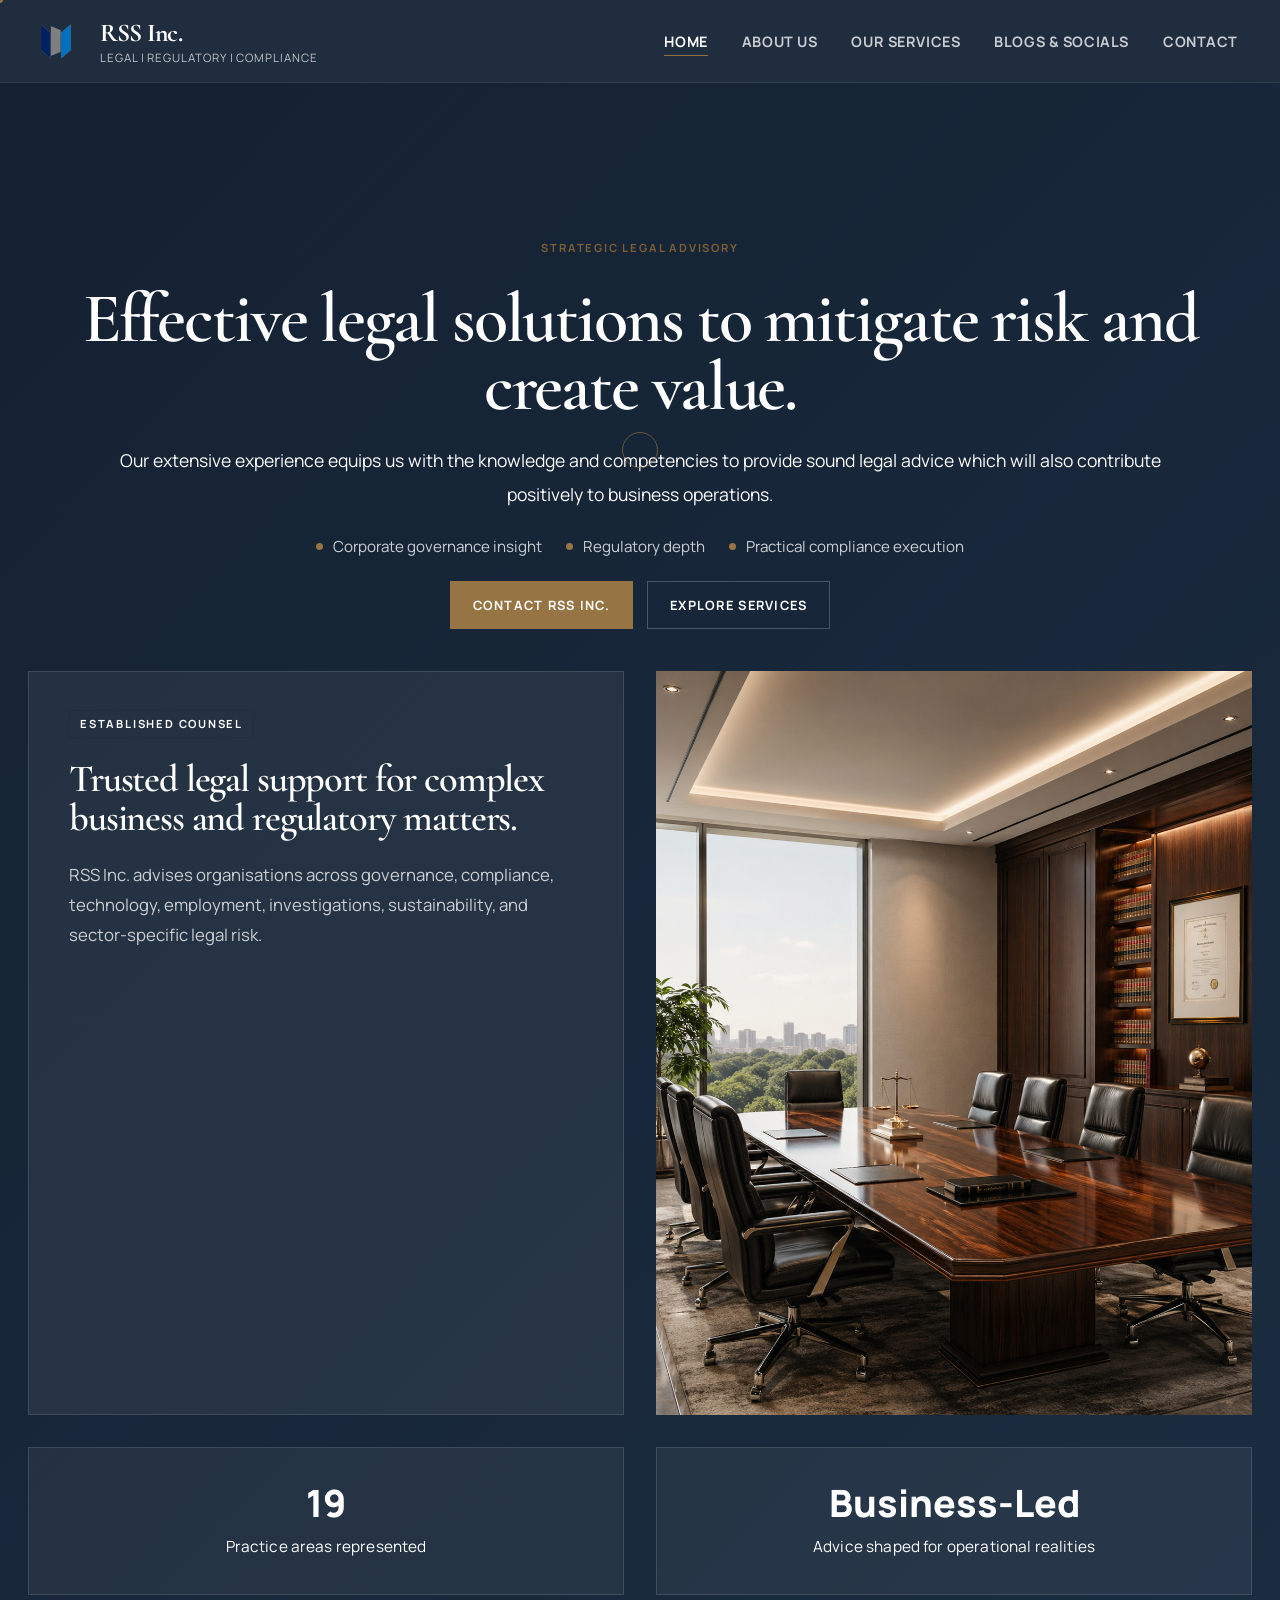
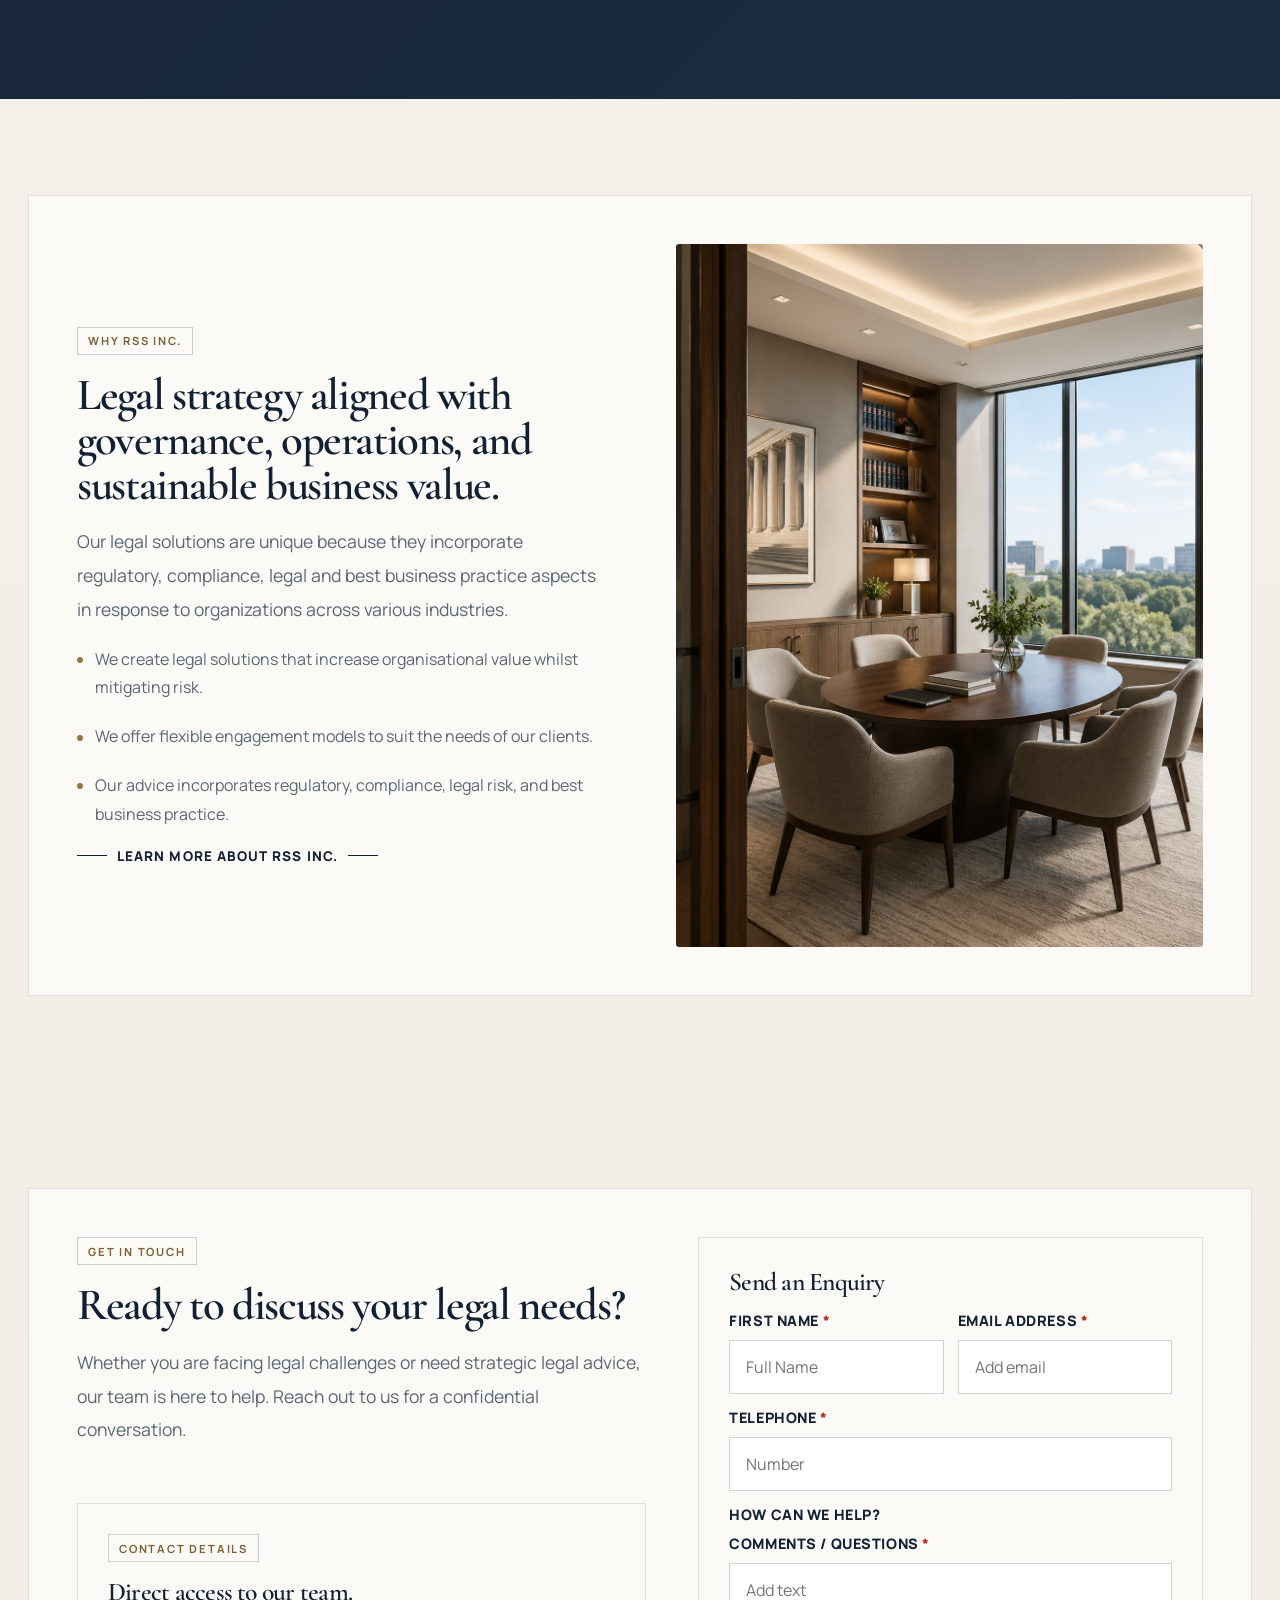
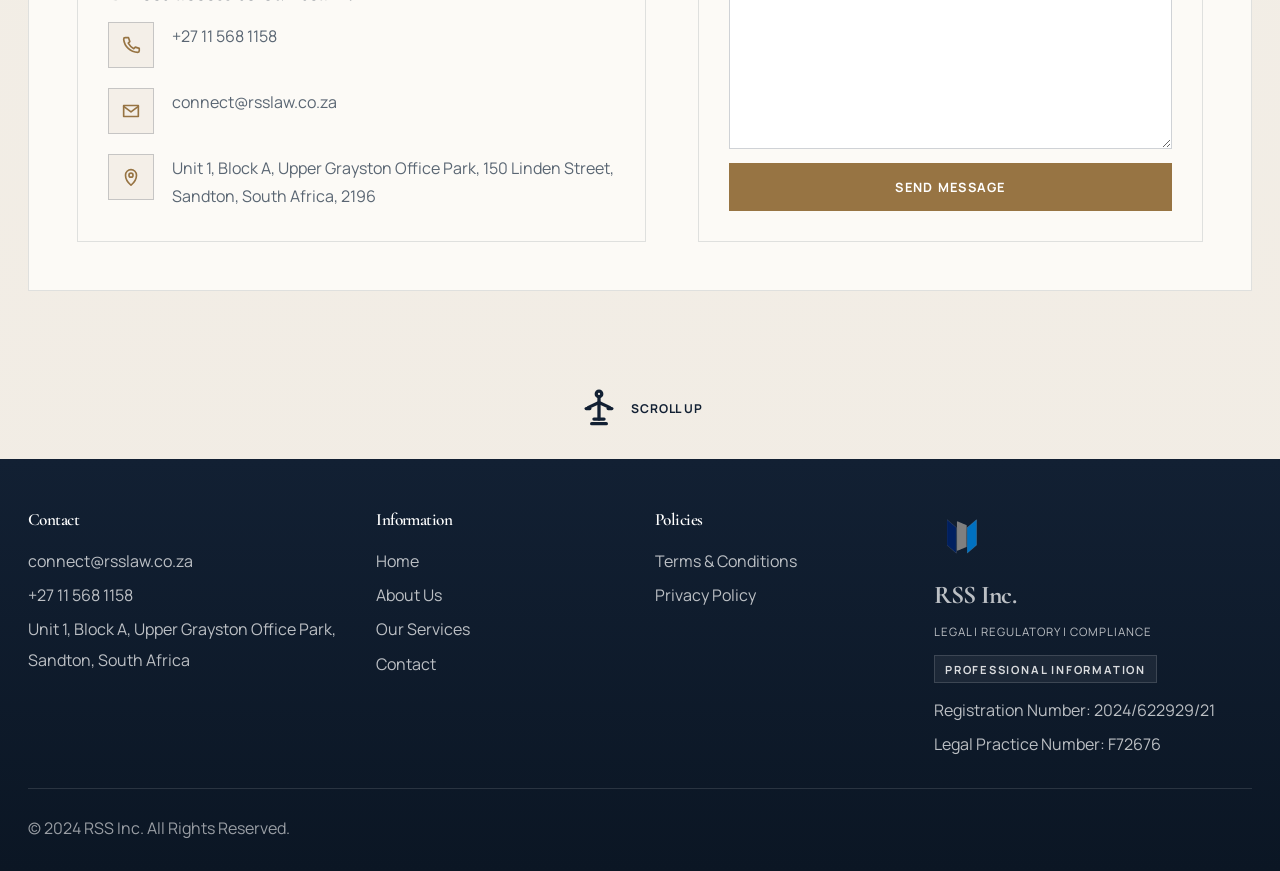
==== commit 21d1f46f: "Refactor code structure for improved readability and maintainability Co-authored-by: Copilot <copilo" ====
--- a/index.html
+++ b/index.html
@@ -219,8 +219,8 @@
         <div>
           <h3>Policies</h3>
           <div class="footer-links">
-            <a href="index.html">Terms &amp; Conditions</a>
-            <a href="index.html">Privacy Policy</a>
+            <a href="terms-and-conditions.html">Terms &amp; Conditions</a>
+            <a href="privacy-policy.html">Privacy Policy</a>
           </div>
         </div>
 
